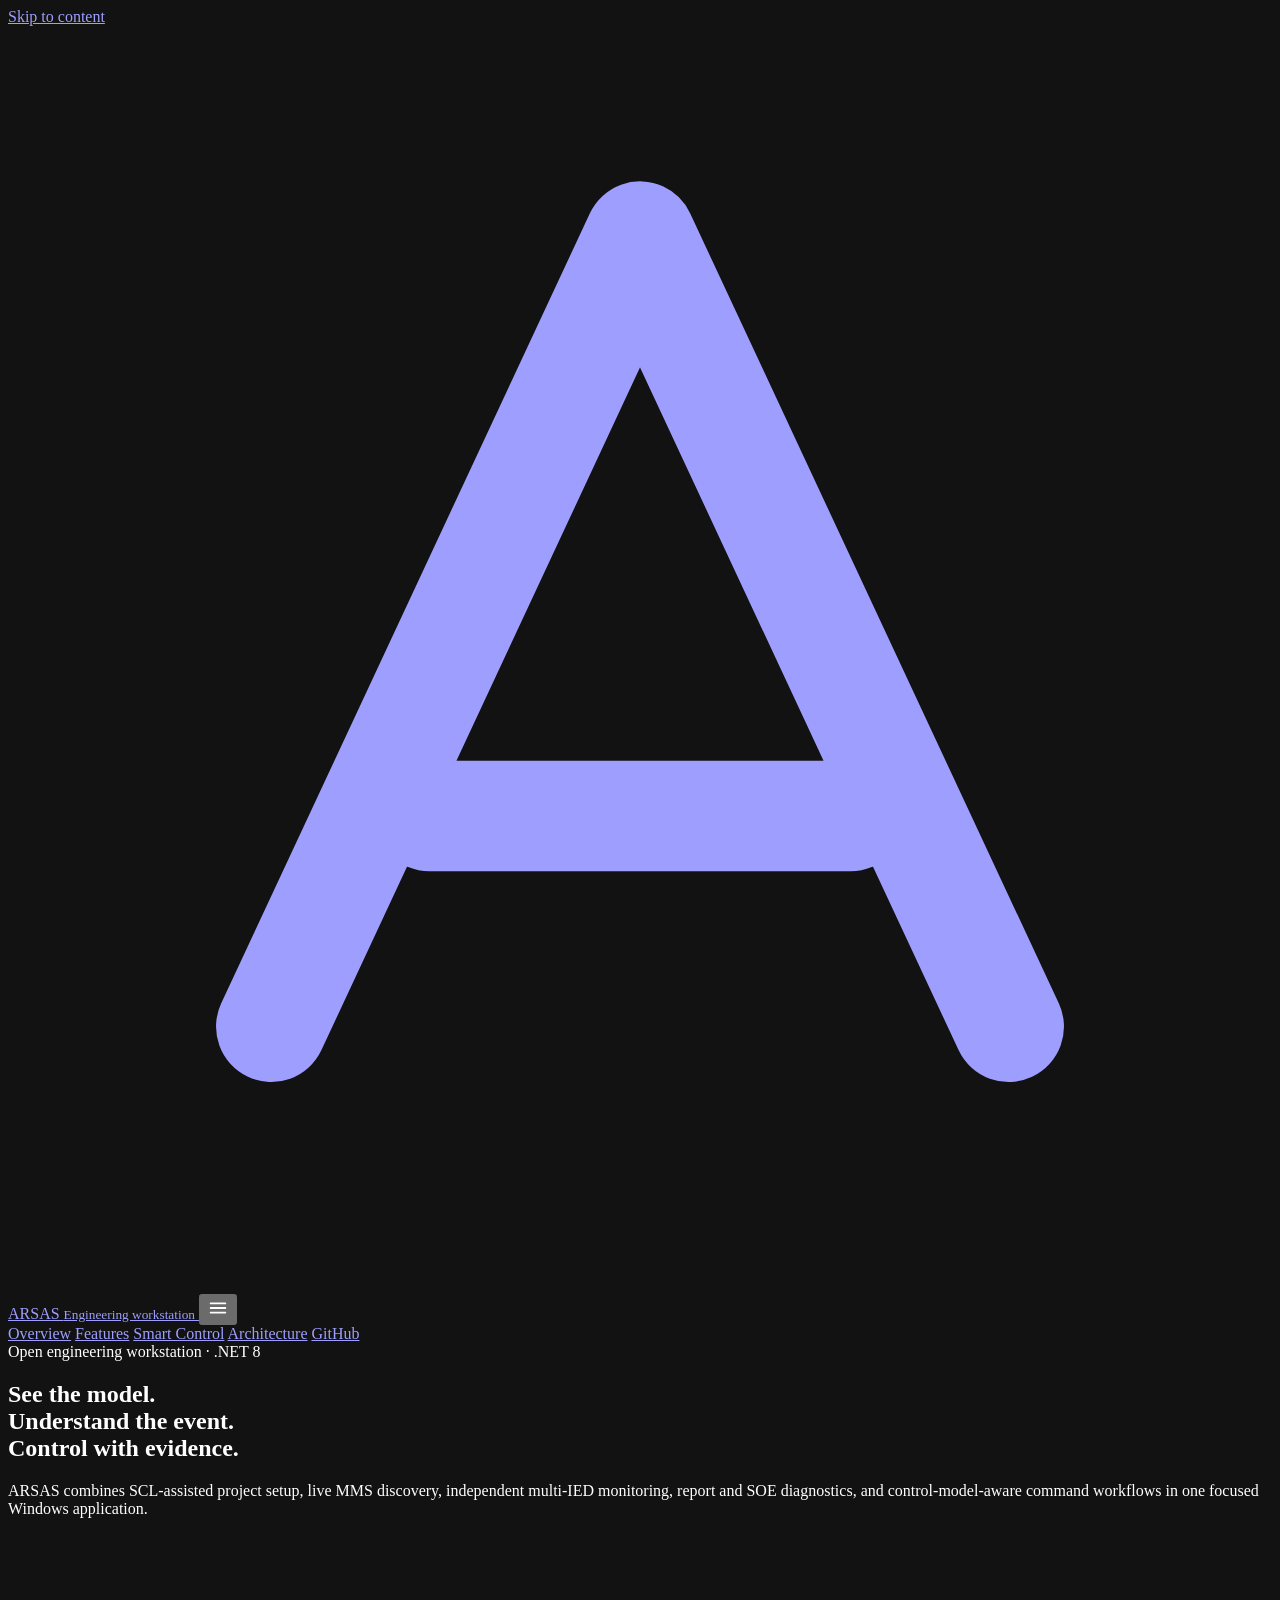
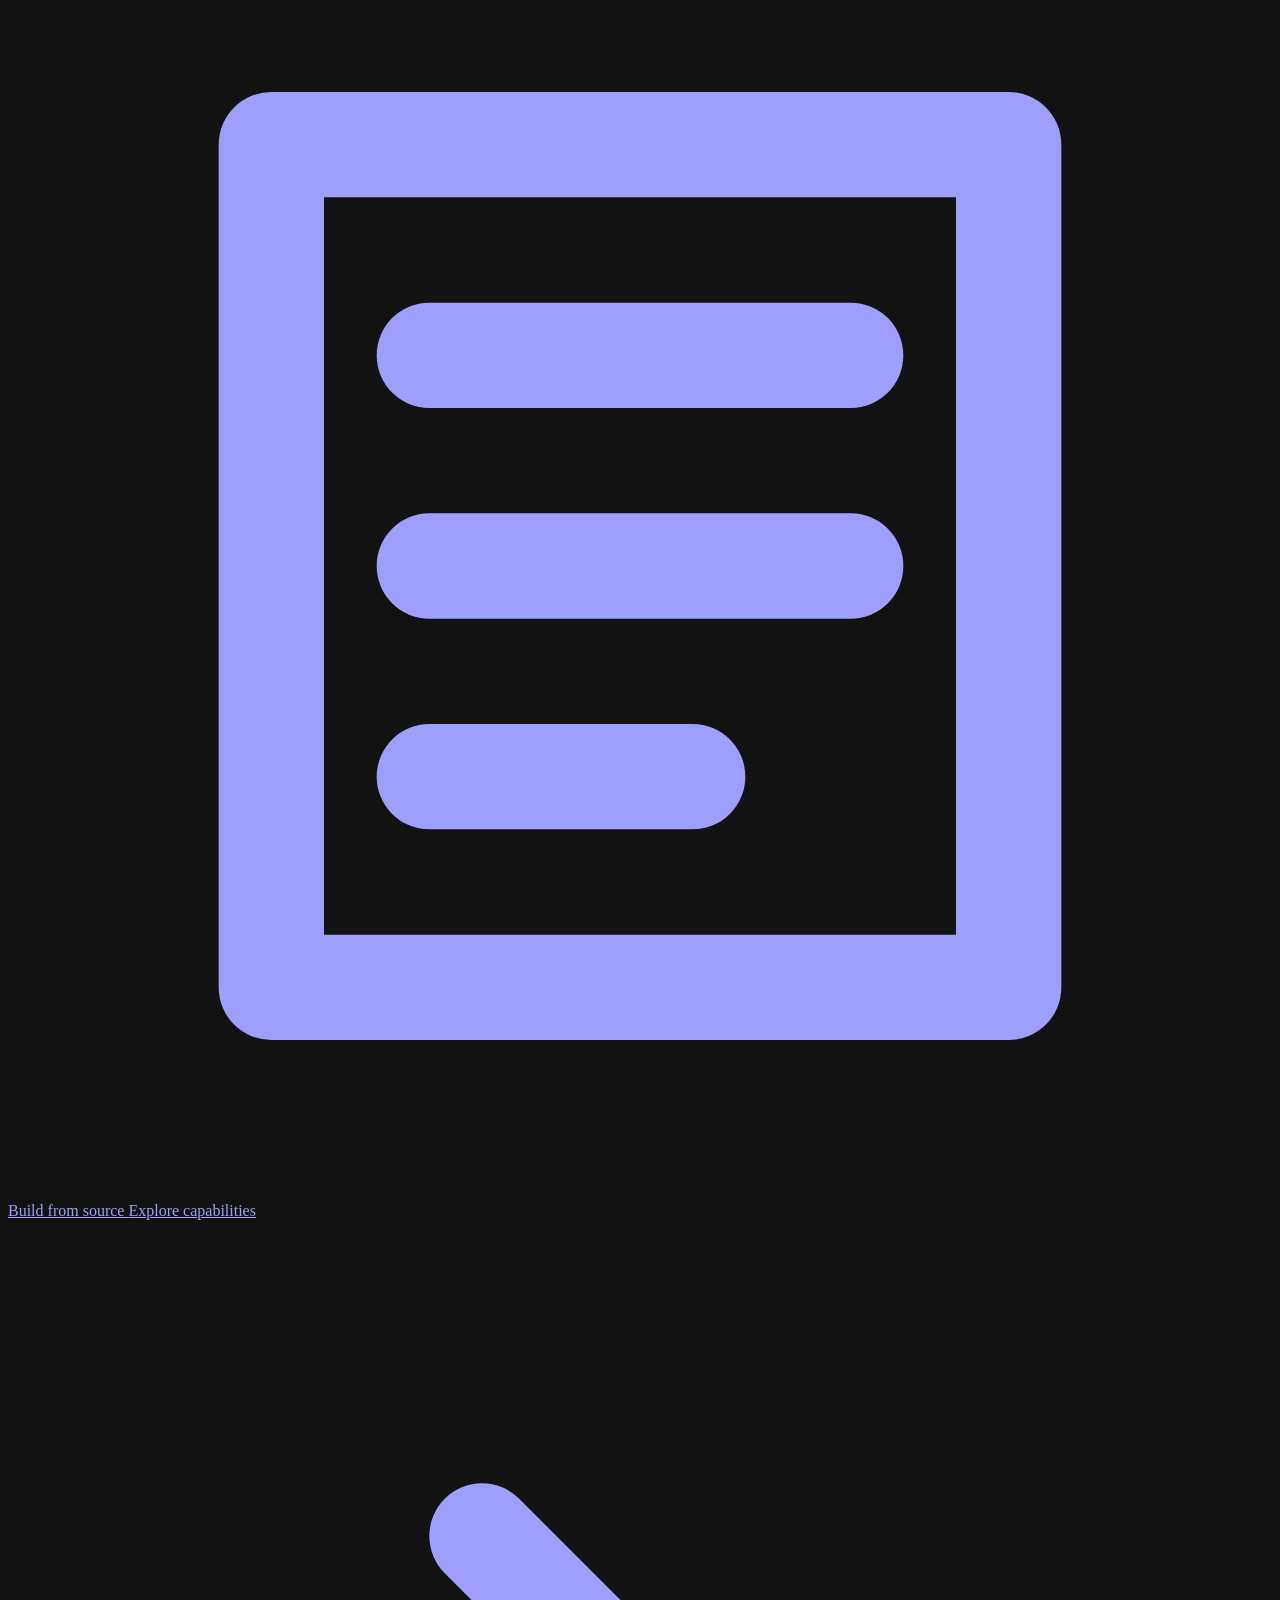
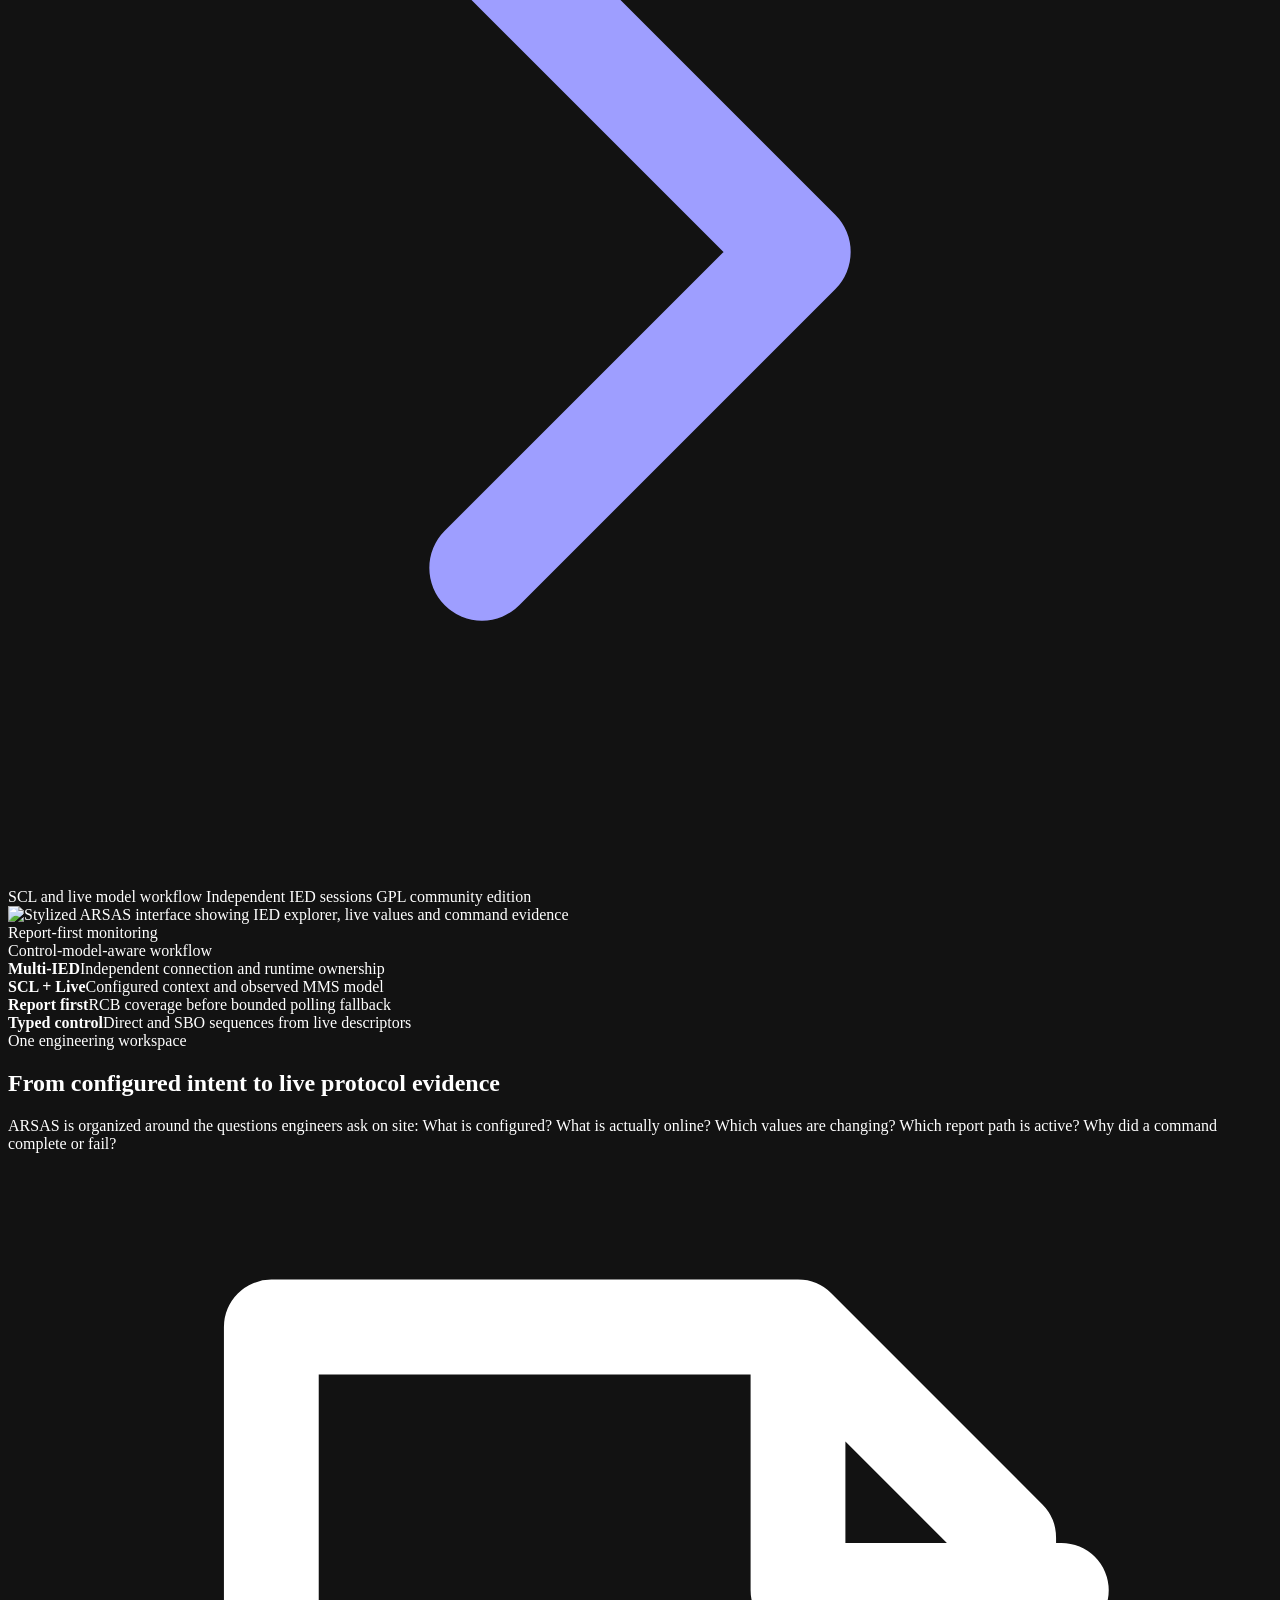
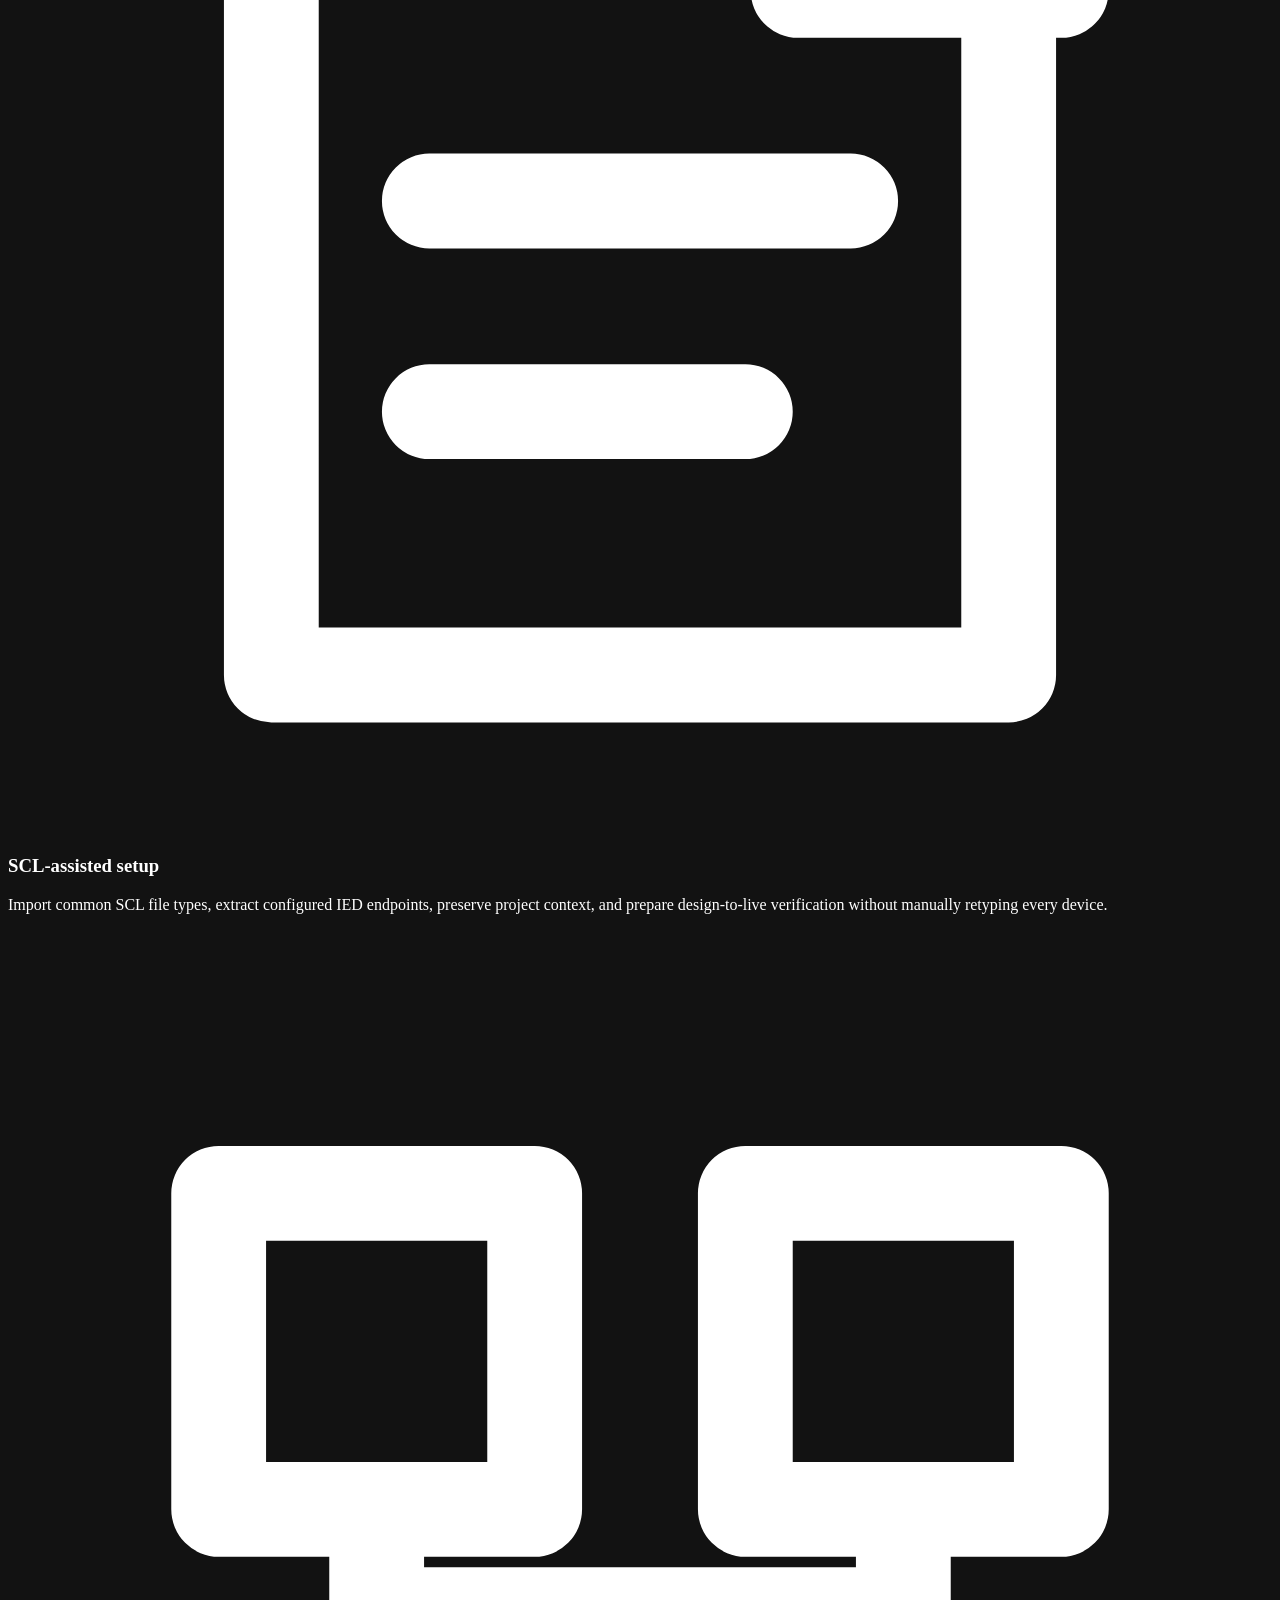
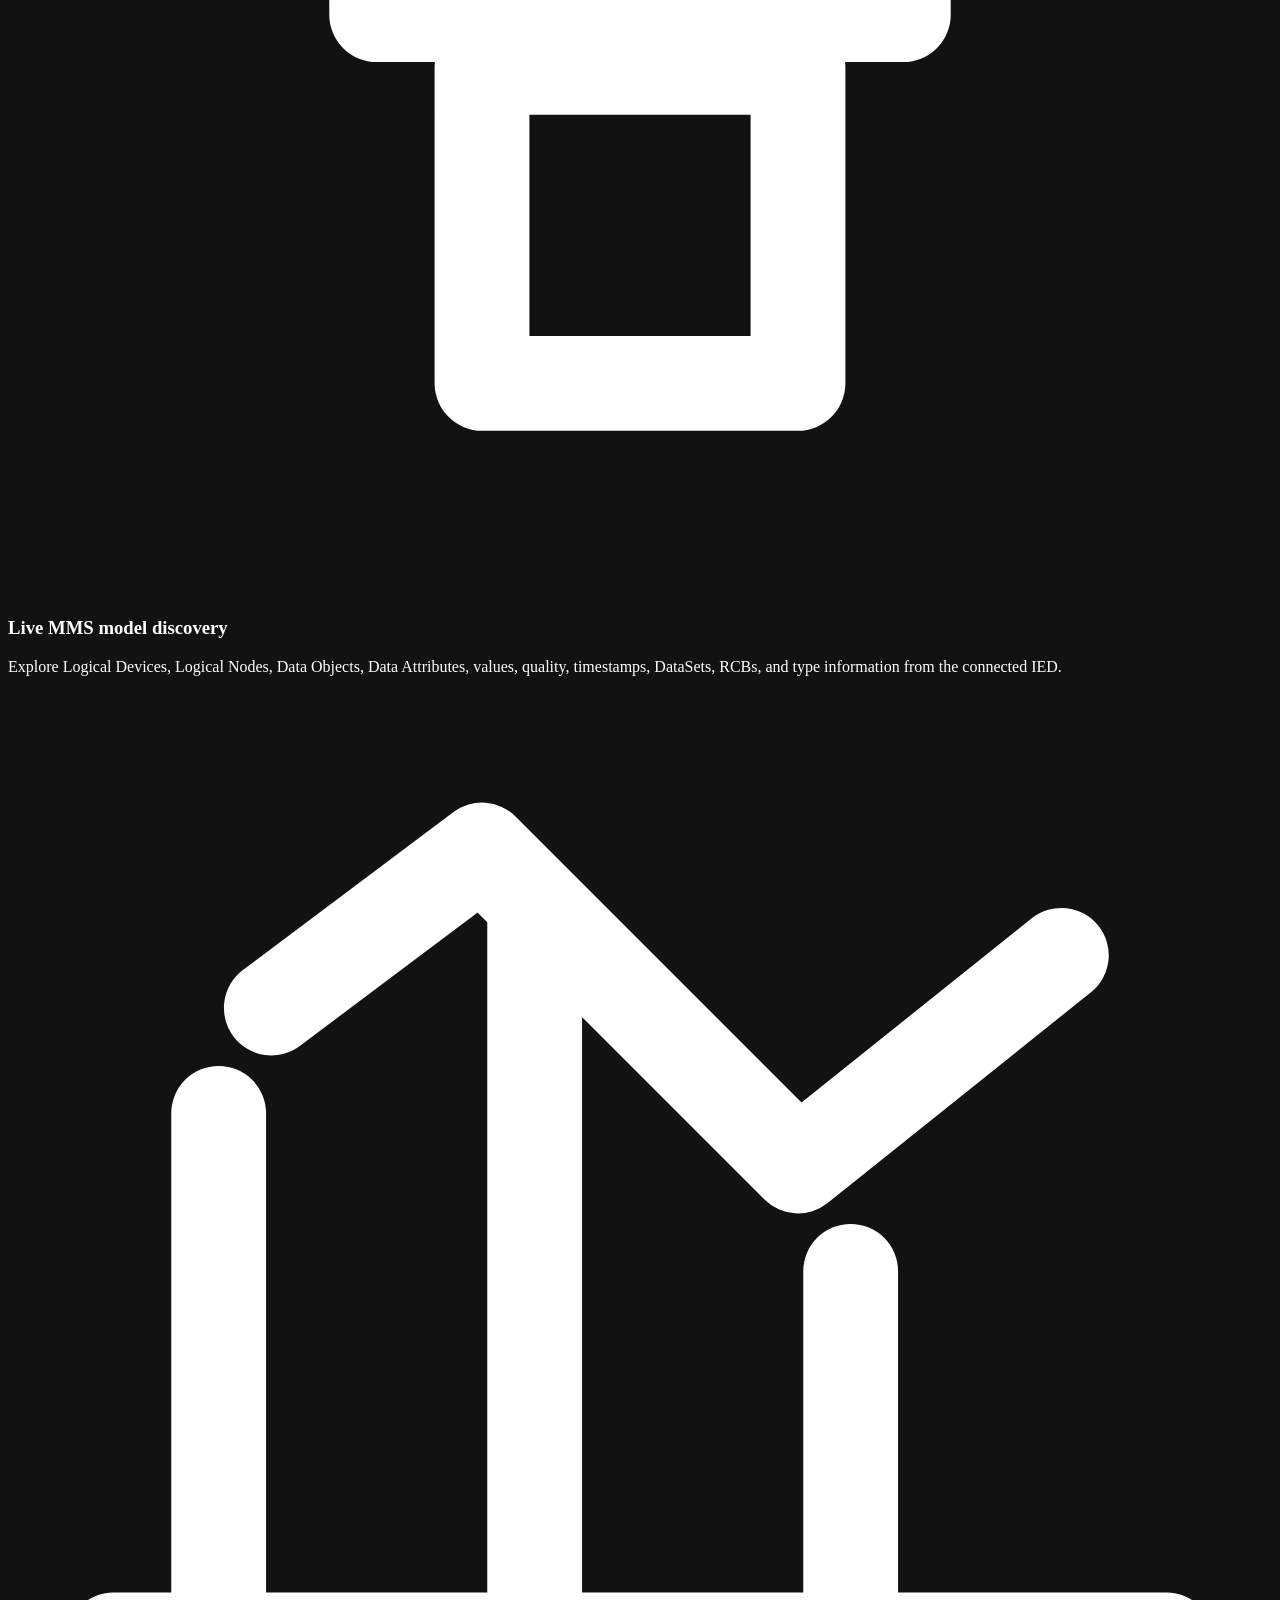
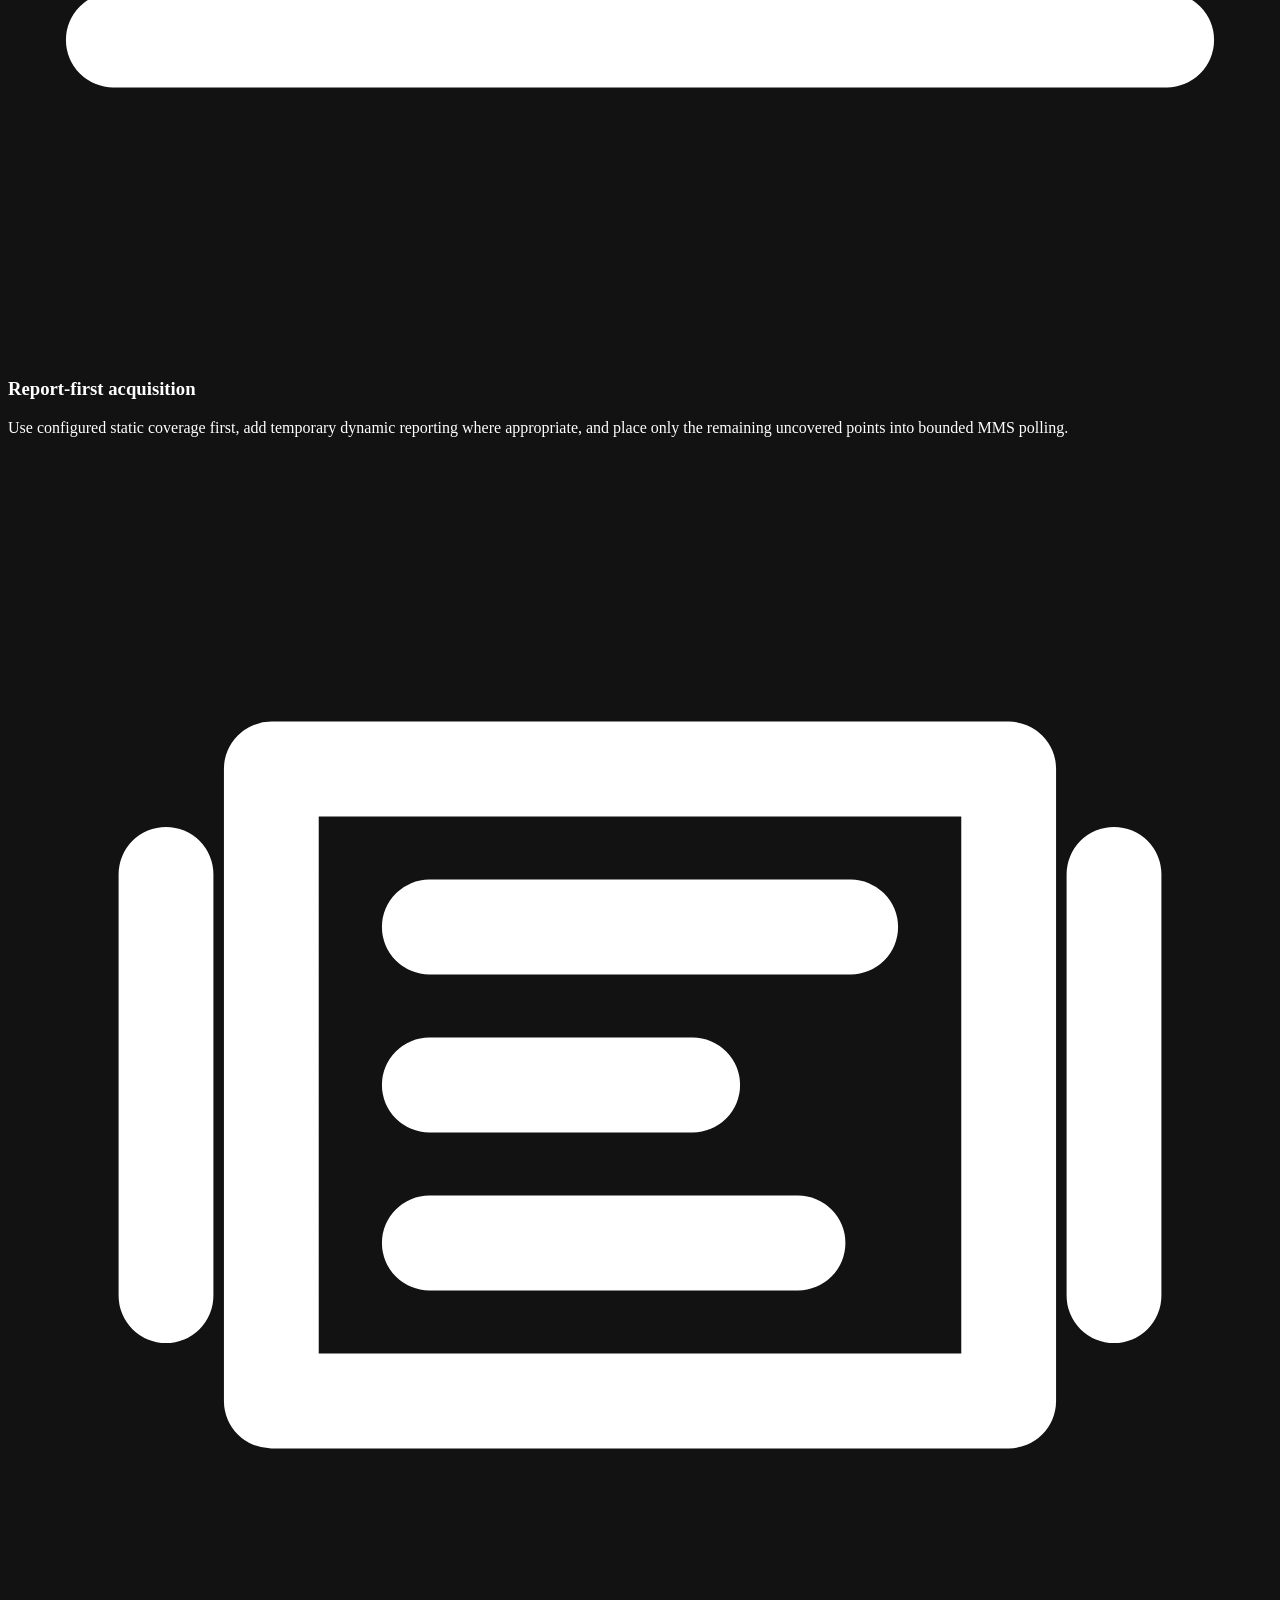
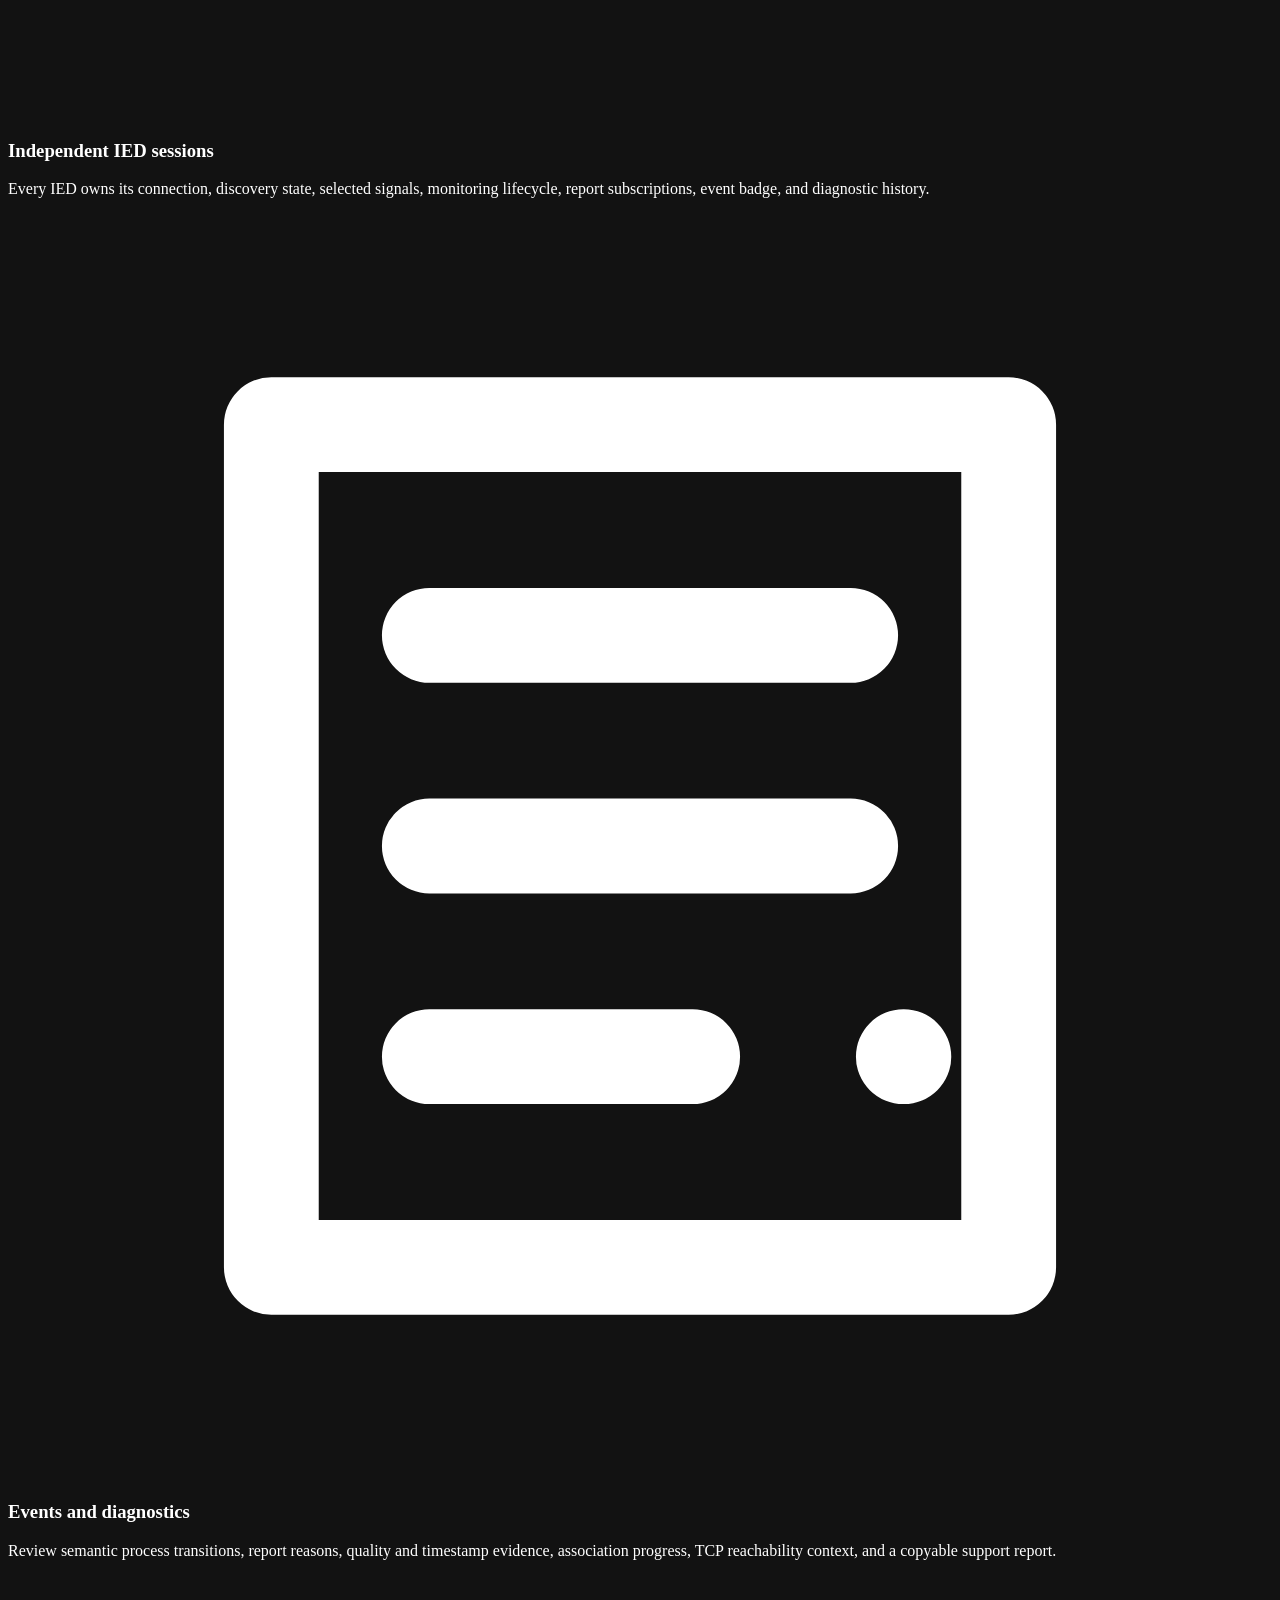
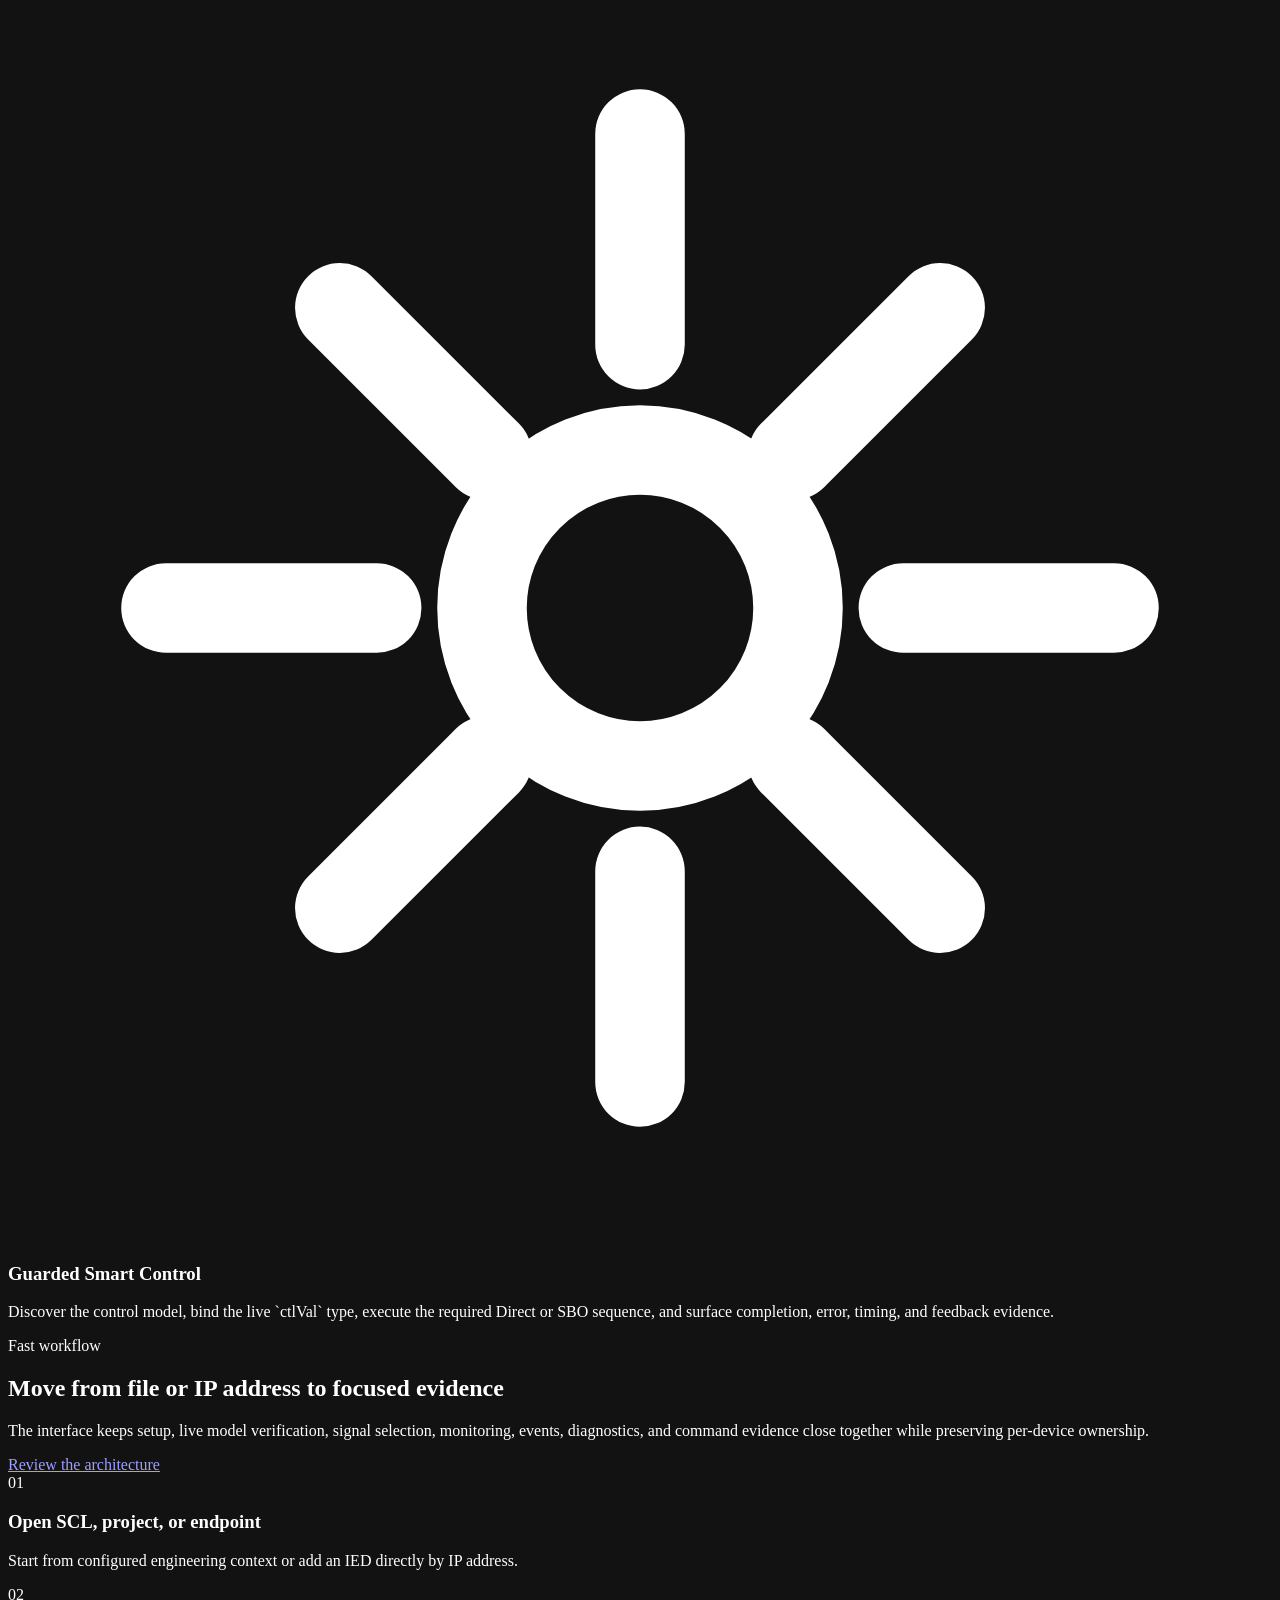
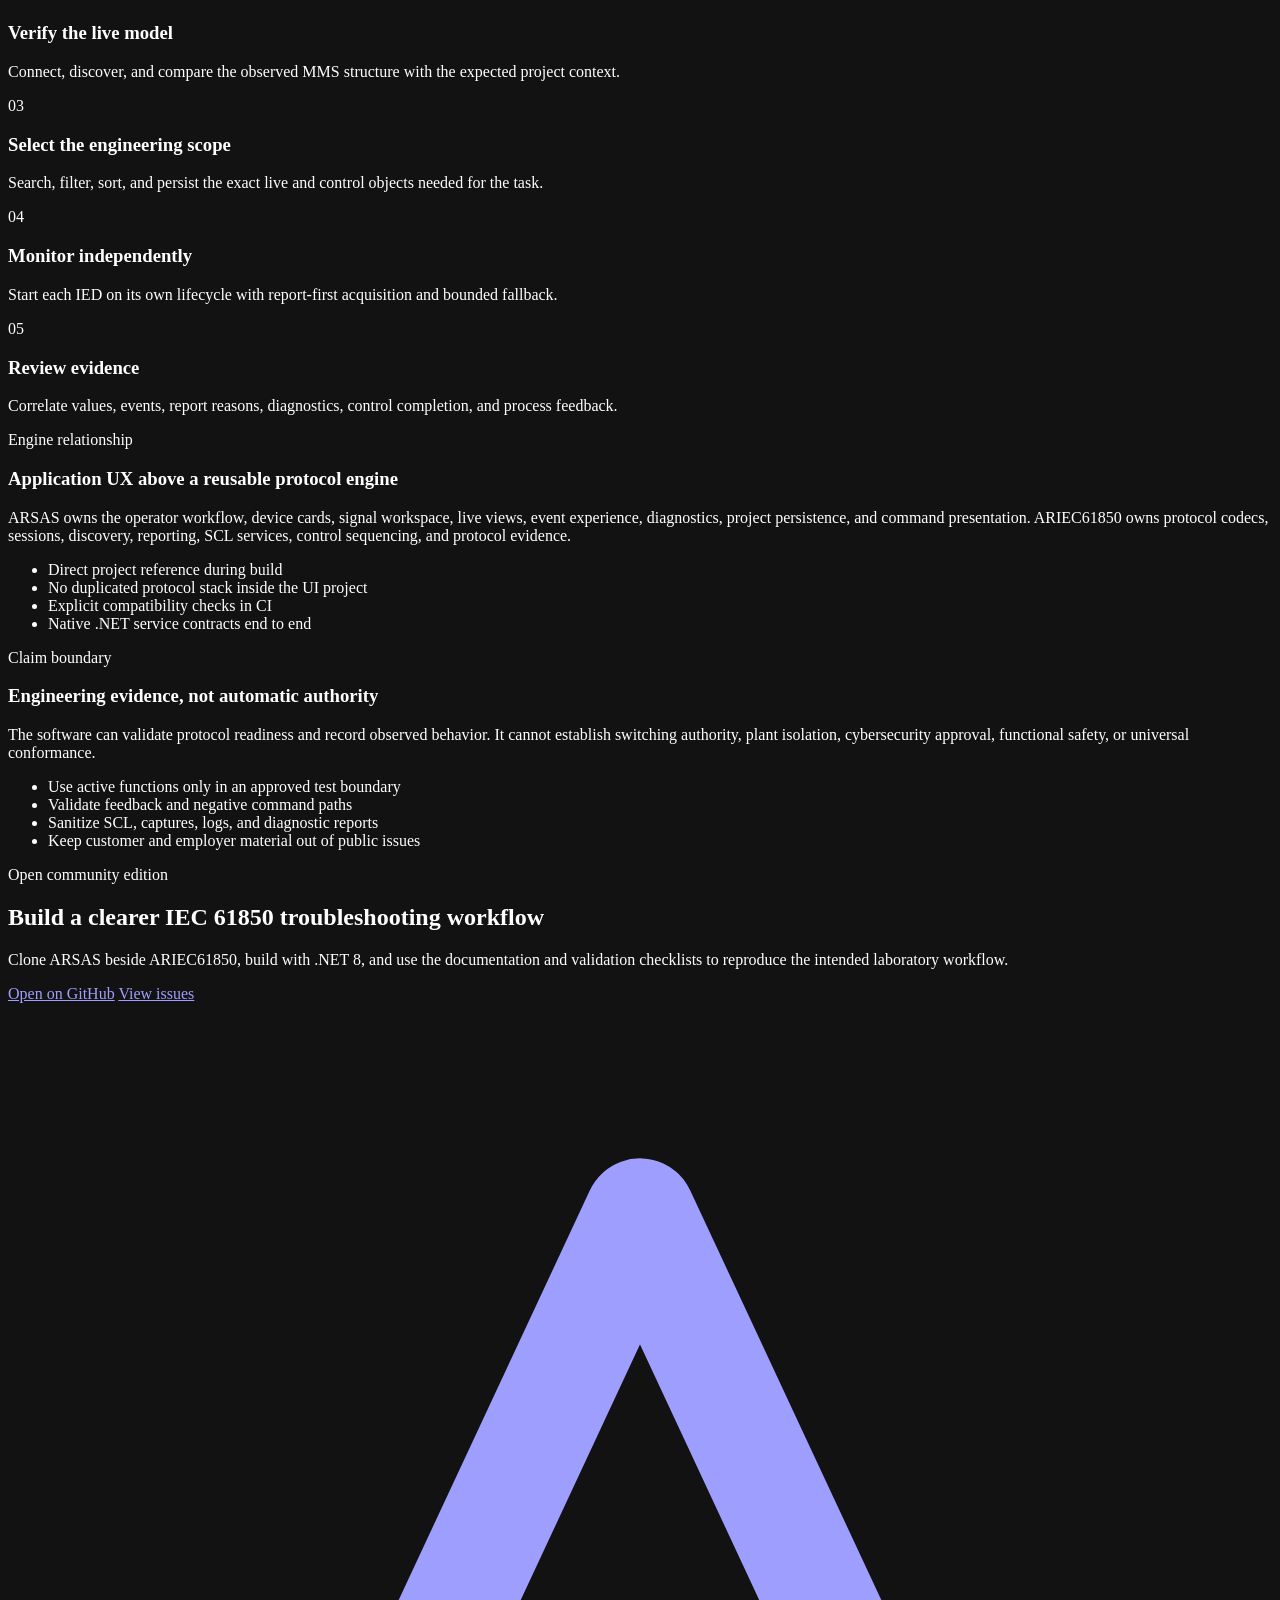
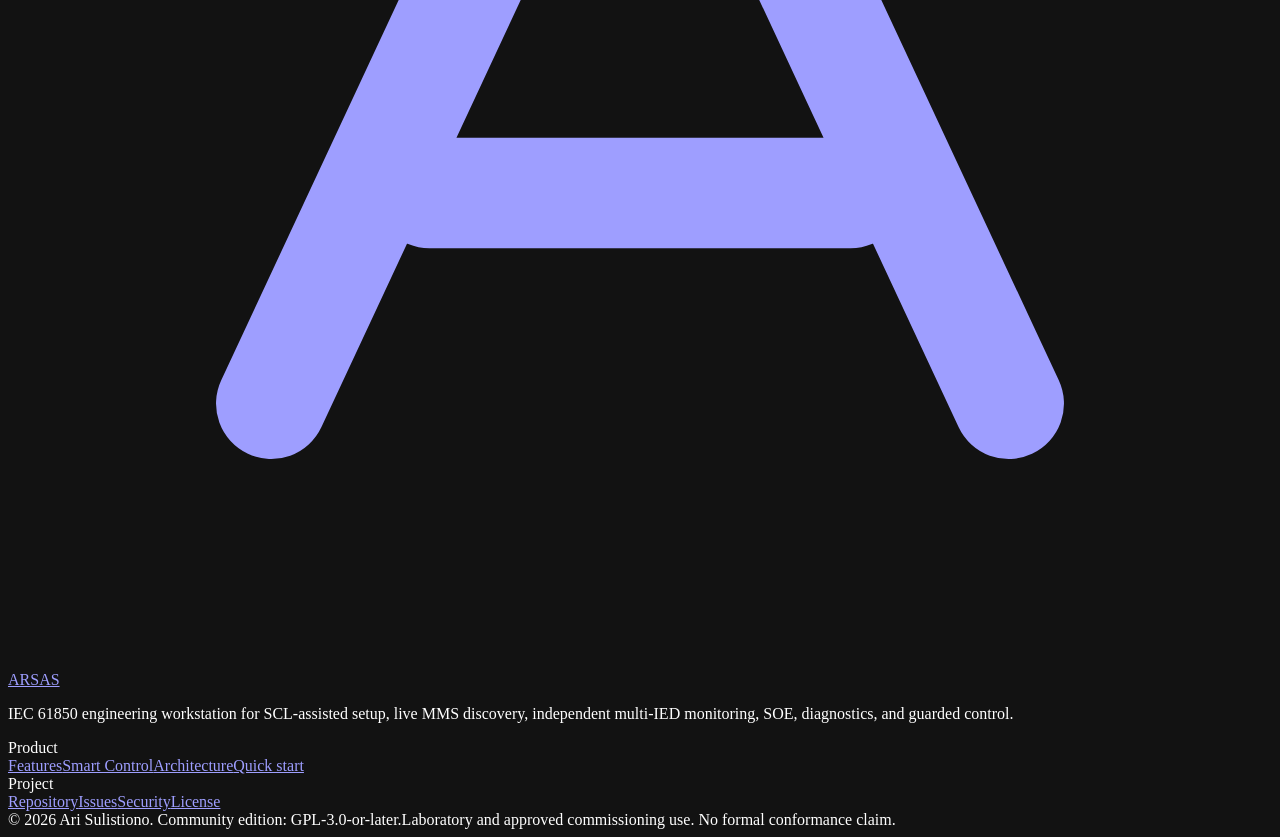
==== landing/index.html @ 04f81d07 "feat: rebrand product as ARSAS and refine demo workspace Apply the ARSAS product identity, update Wi" ====
<!doctype html>
<html lang="en">
<head>
  <meta charset="utf-8" />
  <meta name="viewport" content="width=device-width, initial-scale=1" />
  <title>ARSAS — IEC 61850 IED Explorer, Monitor & Smart Control</title>
  <meta name="description" content="ARSAS is a Windows engineering workstation for SCL-assisted IEC 61850 workflows, MMS model discovery, multi-IED monitoring, reporting diagnostics, sequence of events, and guarded Direct/SBO control." />
  <meta name="keywords" content="IEC 61850, IED explorer, IEC 61850 client, MMS client, SCL viewer, SCD CID ICD, report control block, RCB monitor, substation automation, digital substation, relay testing, sequence of events, SBO control, WPF, .NET" />
  <meta name="author" content="Ari Sulistiono" />
  <meta name="robots" content="index,follow,max-image-preview:large,max-snippet:-1,max-video-preview:-1" />
  <meta name="theme-color" content="#07111f" />
  <meta name="color-scheme" content="dark" />
  <link rel="canonical" href="https://masarray.github.io/ArIED61850Tester/" />
  <link rel="manifest" href="site.webmanifest" />
  <link rel="icon" href="assets/favicon.svg" type="image/svg+xml" />
  <link rel="stylesheet" href="styles.css" />

  <meta property="og:type" content="website" />
  <meta property="og:site_name" content="ARSAS" />
  <meta property="og:title" content="ARSAS — Smart IEC 61850 Engineering Workstation" />
  <meta property="og:description" content="Explore SCL and live MMS models, monitor multiple IEDs independently, inspect reports and SOE, and execute guarded IEC 61850 control workflows." />
  <meta property="og:url" content="https://masarray.github.io/ArIED61850Tester/" />
  <meta property="og:image" content="https://masarray.github.io/ArIED61850Tester/assets/social-card.svg" />
  <meta property="og:image:alt" content="ARSAS engineering workstation interface" />
  <meta name="twitter:card" content="summary_large_image" />
  <meta name="twitter:title" content="ARSAS — IEC 61850 IED Explorer & Monitor" />
  <meta name="twitter:description" content="A modern Windows workstation for SCL-assisted engineering, live MMS discovery, report-first monitoring, SOE, diagnostics, and guarded control." />
  <meta name="twitter:image" content="https://masarray.github.io/ArIED61850Tester/assets/social-card.svg" />

  <script type="application/ld+json">
  {
    "@context": "https://schema.org",
    "@type": "SoftwareApplication",
    "name": "ARSAS",
    "alternateName": "ARSAS",
    "applicationCategory": "DeveloperApplication",
    "applicationSubCategory": "Substation automation engineering software",
    "operatingSystem": "Windows 10, Windows 11",
    "softwareVersion": "1.6.6",
    "description": "Windows IEC 61850 engineering workstation for SCL-assisted workflows, live MMS model discovery, multi-IED monitoring, reporting diagnostics, sequence of events, and guarded control.",
    "url": "https://masarray.github.io/ArIED61850Tester/",
    "codeRepository": "https://github.com/masarray/ArIED61850Tester",
    "license": "https://spdx.org/licenses/GPL-3.0-or-later.html",
    "programmingLanguage": ["C#", "XAML"],
    "runtimePlatform": ".NET 8",
    "author": {
      "@type": "Person",
      "name": "Ari Sulistiono",
      "url": "https://github.com/masarray"
    },
    "offers": {
      "@type": "Offer",
      "price": "0",
      "priceCurrency": "USD",
      "category": "Community edition"
    },
    "featureList": [
      "IEC 61850 MMS discovery",
      "SCL endpoint import",
      "Multi-IED monitoring",
      "Report-first acquisition",
      "Sequence-of-events logging",
      "Direct and Select-Before-Operate control workflows",
      "Connection and protocol diagnostics",
      "Project and model caching"
    ]
  }
  </script>
</head>
<body>
  <a class="skip-link" href="#main">Skip to content</a>

  <header class="site-header">
    <div class="container nav-shell">
      <a class="brand" href="./" aria-label="ARSAS home">
        <span class="brand-mark" aria-hidden="true">
          <svg viewBox="0 0 24 24" fill="none"><path d="M5 19 12 4l7 15M8 15h8" stroke="currentColor" stroke-width="2.1" stroke-linecap="round" stroke-linejoin="round"/></svg>
        </span>
        <span>ARSAS <small>Engineering workstation</small></span>
      </a>
      <button class="menu-toggle" type="button" aria-label="Open navigation" aria-expanded="false" data-menu-toggle>
        <svg width="22" height="22" viewBox="0 0 24 24" fill="none" aria-hidden="true"><path d="M4 7h16M4 12h16M4 17h16" stroke="currentColor" stroke-width="2" stroke-linecap="round"/></svg>
      </button>
      <nav class="nav-links" aria-label="Primary navigation" data-nav-links>
        <a href="./" aria-current="page">Overview</a>
        <a href="features.html">Features</a>
        <a href="control.html">Smart Control</a>
        <a href="architecture.html">Architecture</a>
        <a class="nav-cta" href="https://github.com/masarray/ArIED61850Tester">GitHub</a>
      </nav>
    </div>
  </header>

  <main id="main">
    <section class="hero">
      <div class="container hero-grid">
        <div>
          <span class="eyebrow">Open engineering workstation · .NET 8</span>
          <h1><span class="gradient-text">See the model.</span><br />Understand the event.<br />Control with evidence.</h1>
          <p class="hero-copy">ARSAS combines SCL-assisted project setup, live MMS discovery, independent multi-IED monitoring, report and SOE diagnostics, and control-model-aware command workflows in one focused Windows application.</p>
          <div class="hero-actions">
            <a class="btn btn-primary" href="https://github.com/masarray/ArIED61850Tester#quick-start">
              <svg viewBox="0 0 24 24" fill="none" aria-hidden="true"><path d="M5 4h14v16H5zM8 8h8M8 12h8M8 16h5" stroke="currentColor" stroke-width="2" stroke-linecap="round" stroke-linejoin="round"/></svg>
              Build from source
            </a>
            <a class="btn" href="features.html">
              Explore capabilities
              <svg viewBox="0 0 24 24" fill="none" aria-hidden="true"><path d="m9 18 6-6-6-6" stroke="currentColor" stroke-width="2" stroke-linecap="round" stroke-linejoin="round"/></svg>
            </a>
          </div>
          <div class="hero-proof" aria-label="Product highlights">
            <span>SCL and live model workflow</span>
            <span>Independent IED sessions</span>
            <span>GPL community edition</span>
          </div>
        </div>

        <div class="hero-visual" aria-label="ARSAS application preview">
          <div class="hero-window">
            <img src="assets/hero.svg" alt="Stylized ARSAS interface showing IED explorer, live values and command evidence" width="1440" height="760" />
          </div>
          <div class="floating-chip one"><span class="dot"></span> Report-first monitoring</div>
          <div class="floating-chip two"><span class="dot blue"></span> Control-model-aware workflow</div>
        </div>
      </div>
    </section>

    <section class="metrics" aria-label="Product scope">
      <div class="container metric-grid reveal">
        <div class="metric"><strong>Multi-IED</strong><span>Independent connection and runtime ownership</span></div>
        <div class="metric"><strong>SCL + Live</strong><span>Configured context and observed MMS model</span></div>
        <div class="metric"><strong>Report first</strong><span>RCB coverage before bounded polling fallback</span></div>
        <div class="metric"><strong>Typed control</strong><span>Direct and SBO sequences from live descriptors</span></div>
      </div>
    </section>

    <section class="section" id="capabilities">
      <div class="container">
        <div class="section-head center reveal">
          <span class="kicker">One engineering workspace</span>
          <h2>From configured intent to live protocol evidence</h2>
          <p>ARSAS is organized around the questions engineers ask on site: What is configured? What is actually online? Which values are changing? Which report path is active? Why did a command complete or fail?</p>
        </div>

        <div class="feature-grid">
          <article class="card reveal">
            <div class="card-icon"><svg viewBox="0 0 24 24" fill="none"><path d="M5 3h10l4 4v14H5zM15 3v5h5M8 12h8M8 16h6" stroke="currentColor" stroke-width="1.8" stroke-linecap="round" stroke-linejoin="round"/></svg></div>
            <h3>SCL-assisted setup</h3>
            <p>Import common SCL file types, extract configured IED endpoints, preserve project context, and prepare design-to-live verification without manually retyping every device.</p>
          </article>

          <article class="card reveal">
            <div class="card-icon"><svg viewBox="0 0 24 24" fill="none"><path d="M4 5h6v6H4zM14 5h6v6h-6zM9 14h6v6H9zM7 11v2h10v-2M12 13v1" stroke="currentColor" stroke-width="1.8" stroke-linecap="round" stroke-linejoin="round"/></svg></div>
            <h3>Live MMS model discovery</h3>
            <p>Explore Logical Devices, Logical Nodes, Data Objects, Data Attributes, values, quality, timestamps, DataSets, RCBs, and type information from the connected IED.</p>
          </article>

          <article class="card reveal">
            <div class="card-icon"><svg viewBox="0 0 24 24" fill="none"><path d="M4 18V8M10 18V4M16 18v-7M22 18H2M5 6l4-3 6 6 5-4" stroke="currentColor" stroke-width="1.8" stroke-linecap="round" stroke-linejoin="round"/></svg></div>
            <h3>Report-first acquisition</h3>
            <p>Use configured static coverage first, add temporary dynamic reporting where appropriate, and place only the remaining uncovered points into bounded MMS polling.</p>
          </article>

          <article class="card reveal">
            <div class="card-icon"><svg viewBox="0 0 24 24" fill="none"><path d="M5 6h14v12H5zM8 9h8M8 12h5M8 15h7M3 8v8M21 8v8" stroke="currentColor" stroke-width="1.8" stroke-linecap="round" stroke-linejoin="round"/></svg></div>
            <h3>Independent IED sessions</h3>
            <p>Every IED owns its connection, discovery state, selected signals, monitoring lifecycle, report subscriptions, event badge, and diagnostic history.</p>
          </article>

          <article class="card reveal">
            <div class="card-icon"><svg viewBox="0 0 24 24" fill="none"><path d="M5 4h14v16H5zM8 8h8M8 12h8M8 16h5M17 16h.01" stroke="currentColor" stroke-width="1.8" stroke-linecap="round" stroke-linejoin="round"/></svg></div>
            <h3>Events and diagnostics</h3>
            <p>Review semantic process transitions, report reasons, quality and timestamp evidence, association progress, TCP reachability context, and a copyable support report.</p>
          </article>

          <article class="card reveal">
            <div class="card-icon"><svg viewBox="0 0 24 24" fill="none"><path d="M12 3v4M12 17v4M3 12h4M17 12h4M6.3 6.3l2.8 2.8M14.9 14.9l2.8 2.8M17.7 6.3l-2.8 2.8M9.1 14.9l-2.8 2.8M12 9a3 3 0 1 0 0 6 3 3 0 0 0 0-6Z" stroke="currentColor" stroke-width="1.7" stroke-linecap="round"/></svg></div>
            <h3>Guarded Smart Control</h3>
            <p>Discover the control model, bind the live `ctlVal` type, execute the required Direct or SBO sequence, and surface completion, error, timing, and feedback evidence.</p>
          </article>
        </div>
      </div>
    </section>

    <section class="section section-tight">
      <div class="container workflow">
        <div class="section-head reveal">
          <span class="kicker">Fast workflow</span>
          <h2>Move from file or IP address to focused evidence</h2>
          <p>The interface keeps setup, live model verification, signal selection, monitoring, events, diagnostics, and command evidence close together while preserving per-device ownership.</p>
          <div class="section-actions"><a class="btn" href="architecture.html">Review the architecture</a></div>
        </div>
        <div class="step-list">
          <article class="step reveal"><span class="step-number">01</span><div><h3>Open SCL, project, or endpoint</h3><p>Start from configured engineering context or add an IED directly by IP address.</p></div></article>
          <article class="step reveal"><span class="step-number">02</span><div><h3>Verify the live model</h3><p>Connect, discover, and compare the observed MMS structure with the expected project context.</p></div></article>
          <article class="step reveal"><span class="step-number">03</span><div><h3>Select the engineering scope</h3><p>Search, filter, sort, and persist the exact live and control objects needed for the task.</p></div></article>
          <article class="step reveal"><span class="step-number">04</span><div><h3>Monitor independently</h3><p>Start each IED on its own lifecycle with report-first acquisition and bounded fallback.</p></div></article>
          <article class="step reveal"><span class="step-number">05</span><div><h3>Review evidence</h3><p>Correlate values, events, report reasons, diagnostics, control completion, and process feedback.</p></div></article>
        </div>
      </div>
    </section>

    <section class="section">
      <div class="container split-panel">
        <article class="panel reveal">
          <span class="kicker">Engine relationship</span>
          <h3>Application UX above a reusable protocol engine</h3>
          <p>ARSAS owns the operator workflow, device cards, signal workspace, live views, event experience, diagnostics, project persistence, and command presentation. ARIEC61850 owns protocol codecs, sessions, discovery, reporting, SCL services, control sequencing, and protocol evidence.</p>
          <ul class="check-list">
            <li>Direct project reference during build</li>
            <li>No duplicated protocol stack inside the UI project</li>
            <li>Explicit compatibility checks in CI</li>
            <li>Native .NET service contracts end to end</li>
          </ul>
        </article>
        <article class="panel reveal">
          <span class="kicker">Claim boundary</span>
          <h3>Engineering evidence, not automatic authority</h3>
          <p>The software can validate protocol readiness and record observed behavior. It cannot establish switching authority, plant isolation, cybersecurity approval, functional safety, or universal conformance.</p>
          <ul class="check-list">
            <li>Use active functions only in an approved test boundary</li>
            <li>Validate feedback and negative command paths</li>
            <li>Sanitize SCL, captures, logs, and diagnostic reports</li>
            <li>Keep customer and employer material out of public issues</li>
          </ul>
        </article>
      </div>
    </section>

    <section class="section section-tight">
      <div class="container callout reveal">
        <div class="callout-grid">
          <div>
            <span class="kicker">Open community edition</span>
            <h2>Build a clearer IEC 61850 troubleshooting workflow</h2>
            <p>Clone ARSAS beside ARIEC61850, build with .NET 8, and use the documentation and validation checklists to reproduce the intended laboratory workflow.</p>
          </div>
          <div class="section-actions">
            <a class="btn btn-primary" href="https://github.com/masarray/ArIED61850Tester">Open on GitHub</a>
            <a class="btn" href="https://github.com/masarray/ArIED61850Tester/issues">View issues</a>
          </div>
        </div>
      </div>
    </section>
  </main>

  <footer class="site-footer">
    <div class="container">
      <div class="footer-grid">
        <div class="footer-brand">
          <a class="brand" href="./"><span class="brand-mark" aria-hidden="true"><svg viewBox="0 0 24 24" fill="none"><path d="M5 19 12 4l7 15M8 15h8" stroke="currentColor" stroke-width="2.1" stroke-linecap="round" stroke-linejoin="round"/></svg></span><span>ARSAS</span></a>
          <p>IEC 61850 engineering workstation for SCL-assisted setup, live MMS discovery, independent multi-IED monitoring, SOE, diagnostics, and guarded control.</p>
        </div>
        <div><div class="footer-title">Product</div><div class="footer-links"><a href="features.html">Features</a><a href="control.html">Smart Control</a><a href="architecture.html">Architecture</a><a href="https://github.com/masarray/ArIED61850Tester#quick-start">Quick start</a></div></div>
        <div><div class="footer-title">Project</div><div class="footer-links"><a href="https://github.com/masarray/ArIED61850Tester">Repository</a><a href="https://github.com/masarray/ArIED61850Tester/issues">Issues</a><a href="https://github.com/masarray/ArIED61850Tester/blob/main/SECURITY.md">Security</a><a href="https://github.com/masarray/ArIED61850Tester/blob/main/LICENSE">License</a></div></div>
      </div>
      <div class="footer-bottom"><span>© <span data-year>2026</span> Ari Sulistiono. Community edition: GPL-3.0-or-later.</span><span>Laboratory and approved commissioning use. No formal conformance claim.</span></div>
    </div>
  </footer>

  <script src="app.js" defer></script>
</body>
</html>
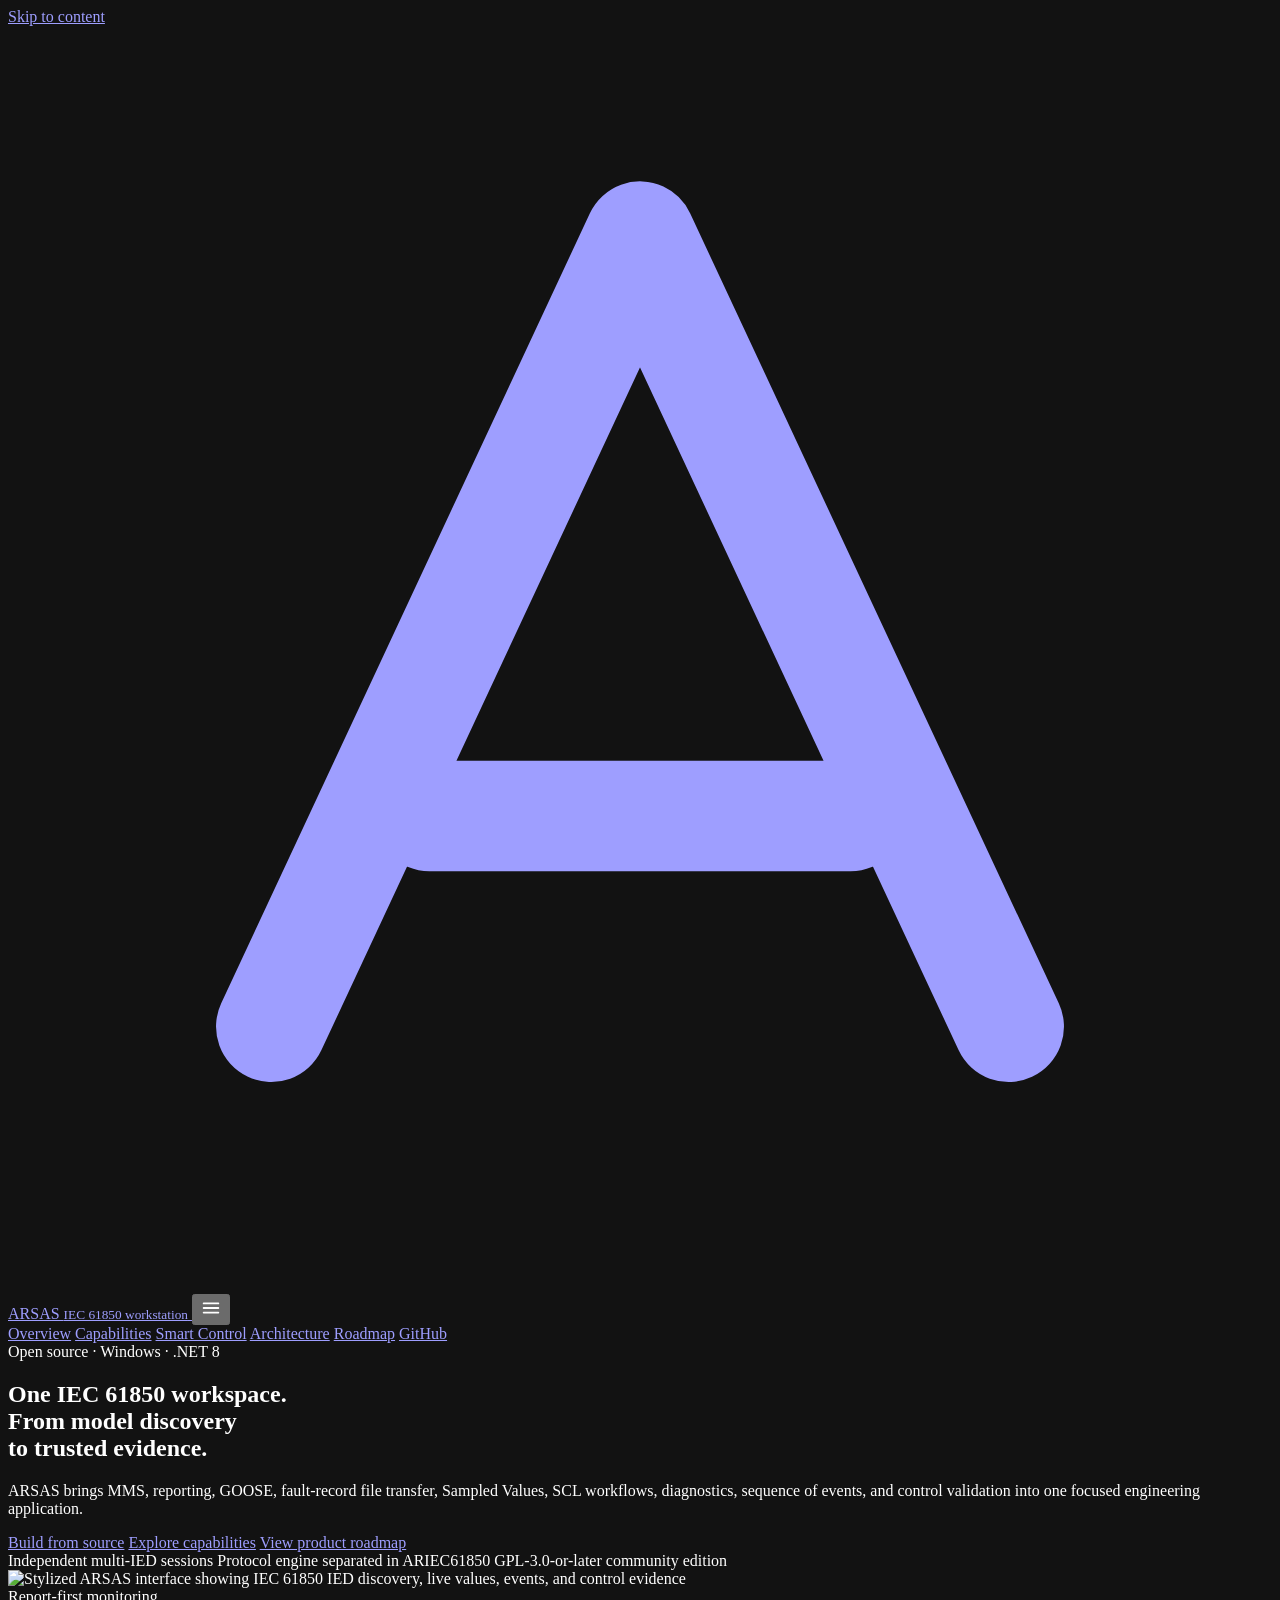
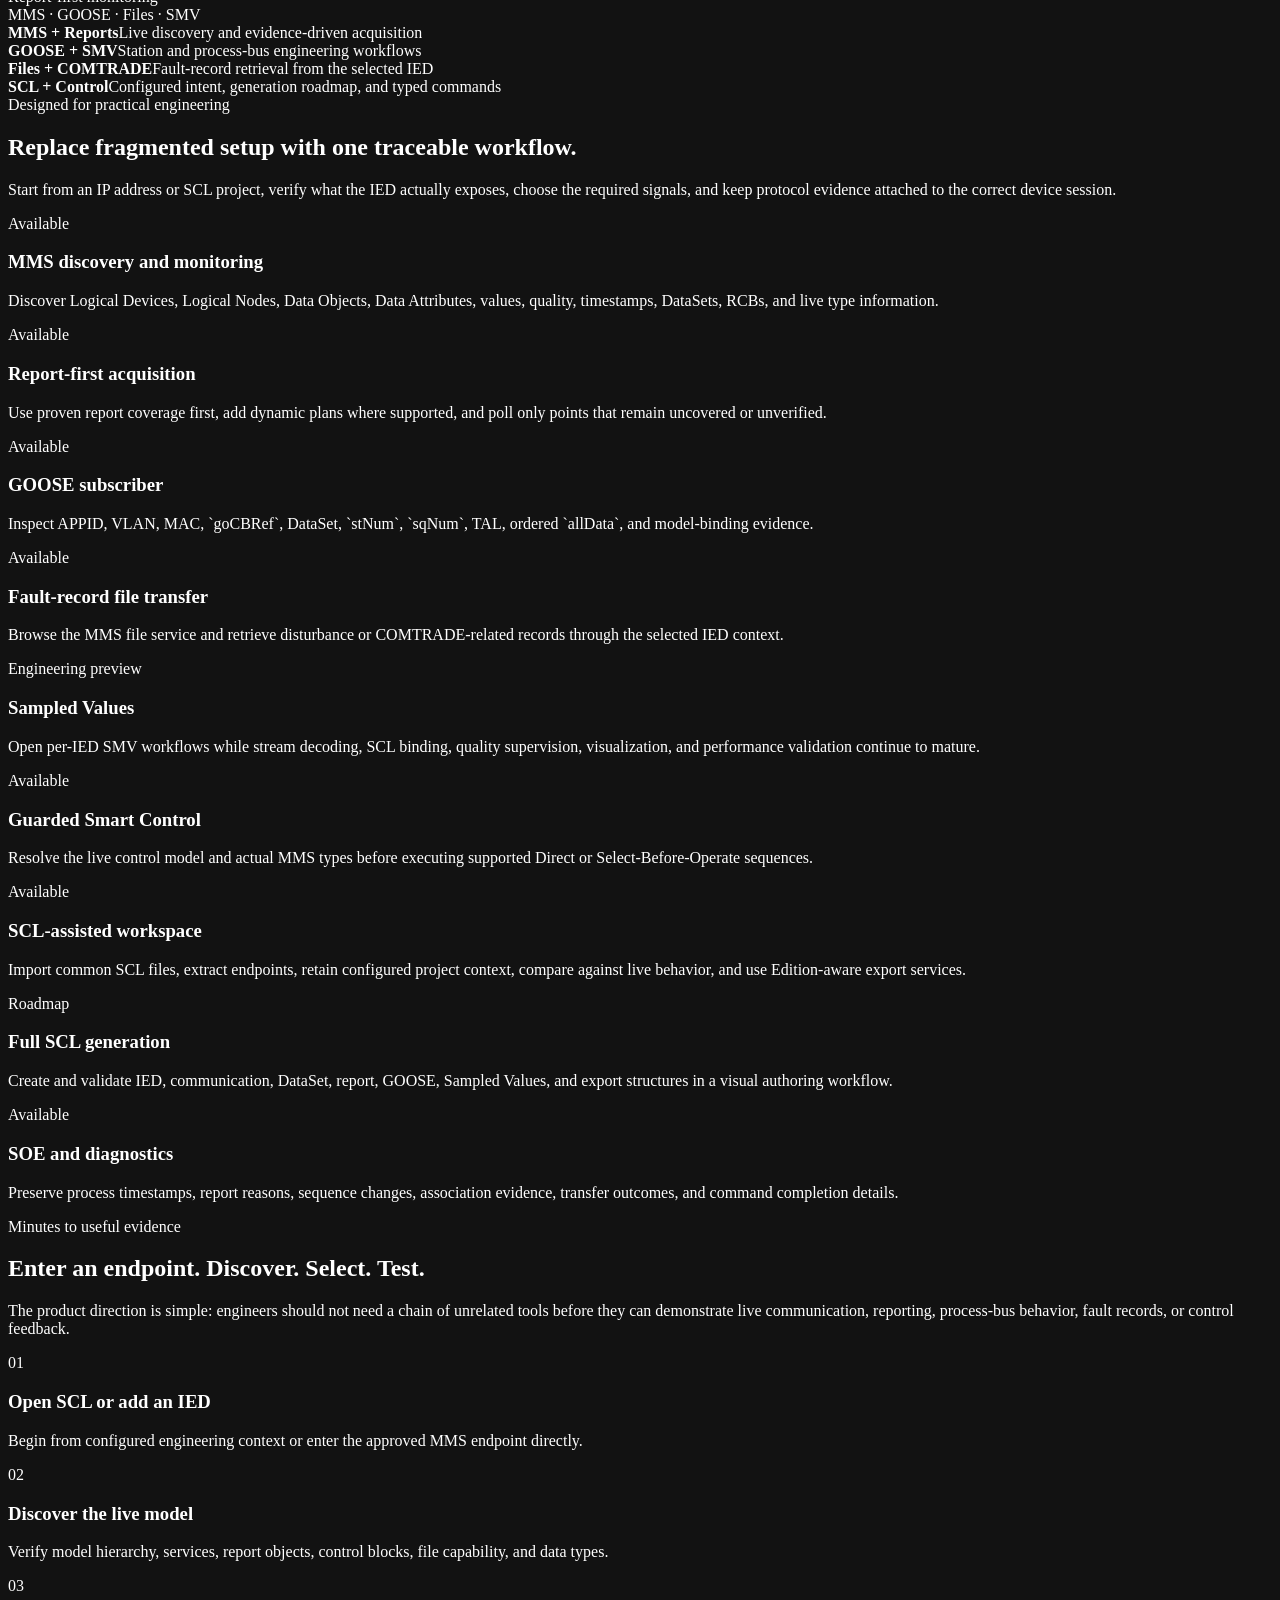
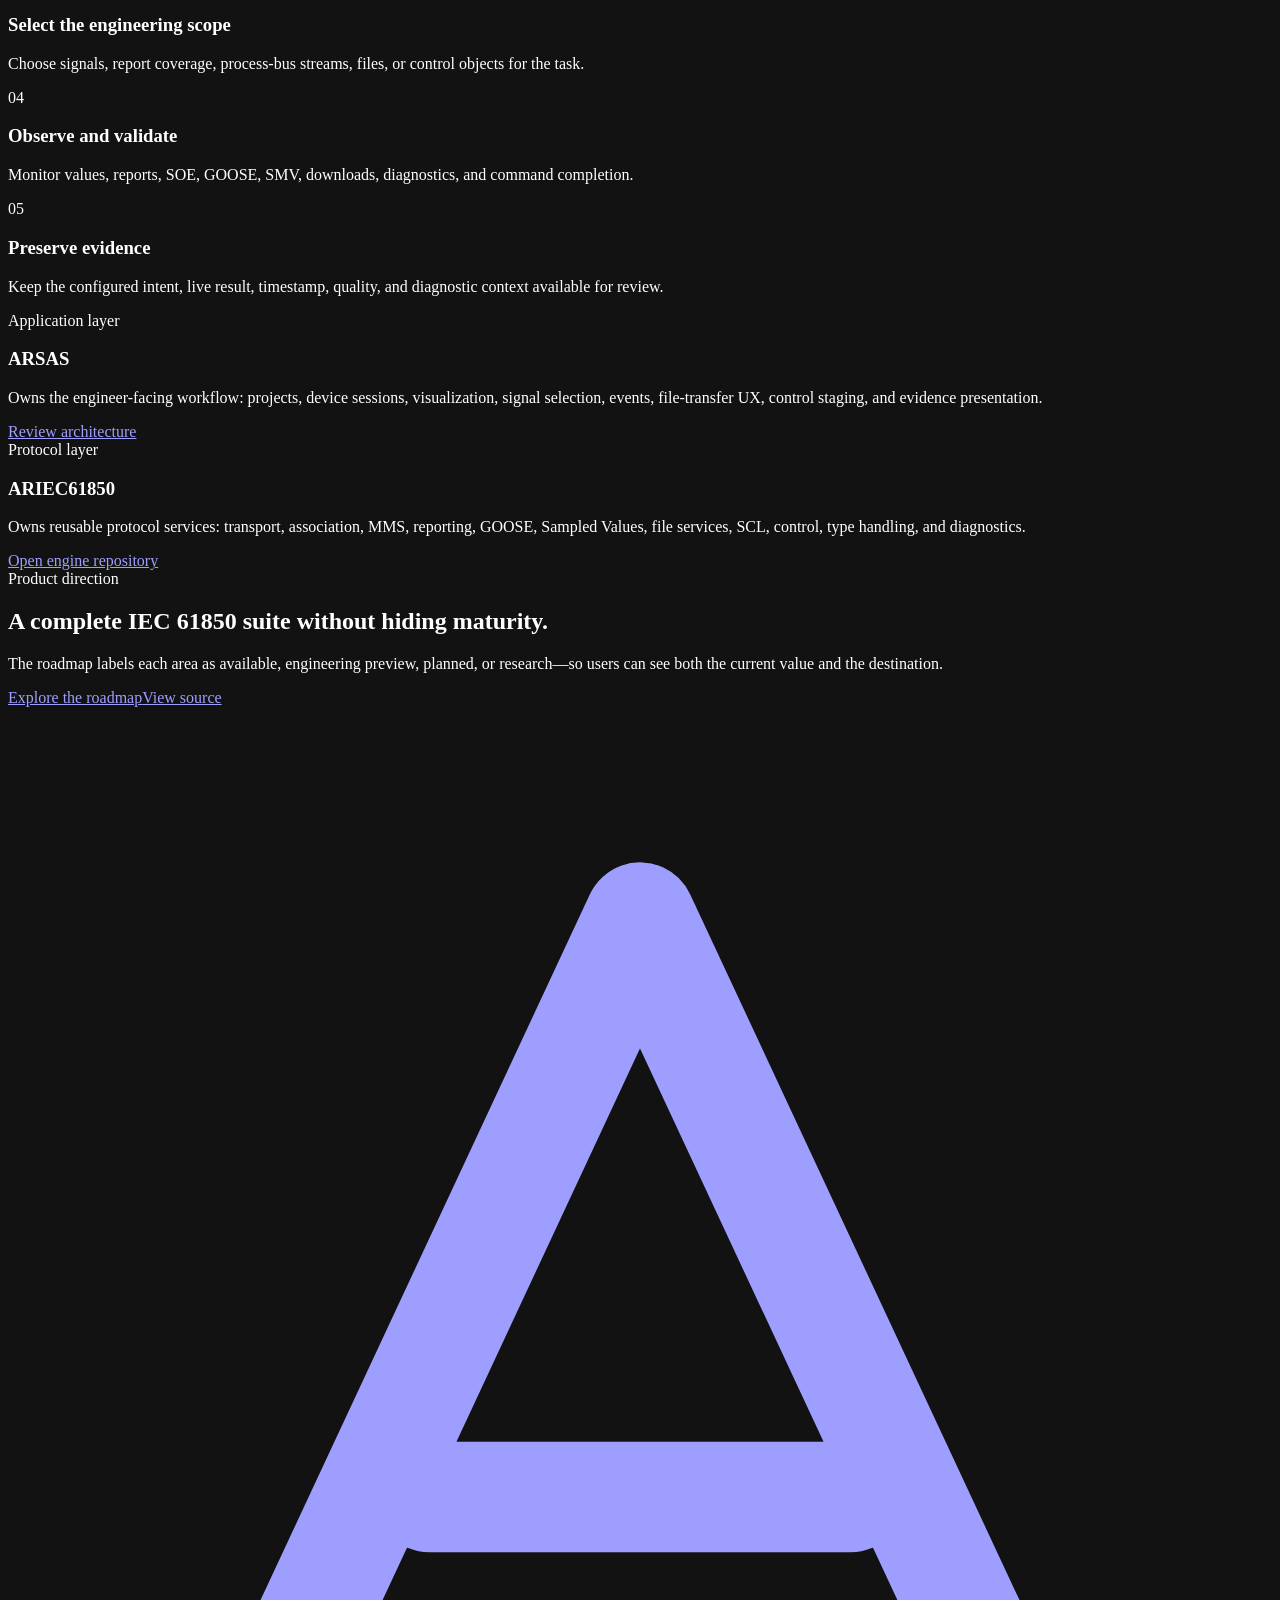
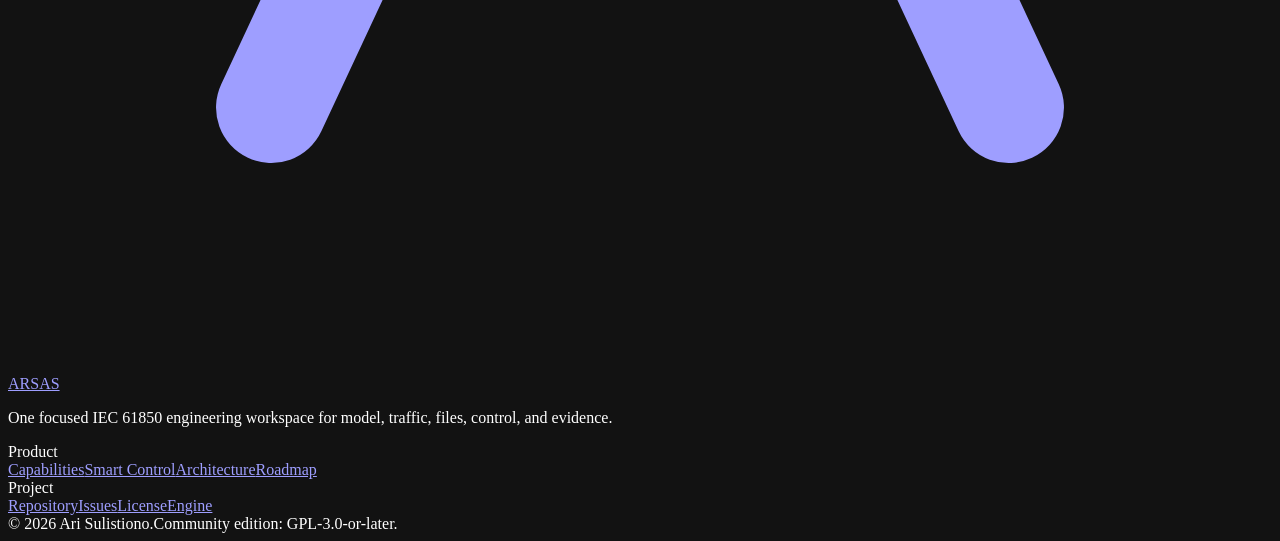
==== commit 3afcd98b: "site: rebuild ARSAS landing page and SEO positioning" ====
--- a/landing/index.html
+++ b/landing/index.html
@@ -3,43 +3,44 @@
 <head>
   <meta charset="utf-8" />
   <meta name="viewport" content="width=device-width, initial-scale=1" />
-  <title>ARSAS — IEC 61850 IED Explorer, Monitor & Smart Control</title>
-  <meta name="description" content="ARSAS is a Windows engineering workstation for SCL-assisted IEC 61850 workflows, MMS model discovery, multi-IED monitoring, reporting diagnostics, sequence of events, and guarded Direct/SBO control." />
-  <meta name="keywords" content="IEC 61850, IED explorer, IEC 61850 client, MMS client, SCL viewer, SCD CID ICD, report control block, RCB monitor, substation automation, digital substation, relay testing, sequence of events, SBO control, WPF, .NET" />
+  <title>ARSAS — Complete IEC 61850 Engineering Workstation</title>
+  <meta name="description" content="ARSAS is an open-source Windows IEC 61850 workstation for MMS, reporting, GOOSE, fault-record file transfer, Sampled Values, SCL engineering, diagnostics, and guarded control." />
+  <meta name="keywords" content="IEC 61850 software, IEC 61850 client, MMS client, GOOSE subscriber, Sampled Values viewer, SMV, SCL editor, SCL generator, COMTRADE file transfer, IED explorer, relay testing, substation automation, digital substation, FAT SAT commissioning" />
   <meta name="author" content="Ari Sulistiono" />
   <meta name="robots" content="index,follow,max-image-preview:large,max-snippet:-1,max-video-preview:-1" />
   <meta name="theme-color" content="#07111f" />
   <meta name="color-scheme" content="dark" />
-  <link rel="canonical" href="https://masarray.github.io/ArIED61850Tester/" />
+  <link rel="canonical" href="https://masarray.github.io/arsas/" />
   <link rel="manifest" href="site.webmanifest" />
   <link rel="icon" href="assets/favicon.svg" type="image/svg+xml" />
   <link rel="stylesheet" href="styles.css" />
 
   <meta property="og:type" content="website" />
   <meta property="og:site_name" content="ARSAS" />
-  <meta property="og:title" content="ARSAS — Smart IEC 61850 Engineering Workstation" />
-  <meta property="og:description" content="Explore SCL and live MMS models, monitor multiple IEDs independently, inspect reports and SOE, and execute guarded IEC 61850 control workflows." />
-  <meta property="og:url" content="https://masarray.github.io/ArIED61850Tester/" />
-  <meta property="og:image" content="https://masarray.github.io/ArIED61850Tester/assets/social-card.svg" />
-  <meta property="og:image:alt" content="ARSAS engineering workstation interface" />
+  <meta property="og:title" content="ARSAS — Complete IEC 61850 Engineering Workstation" />
+  <meta property="og:description" content="One focused application for MMS, reporting, GOOSE, file transfer, Sampled Values, SCL, diagnostics, and control validation." />
+  <meta property="og:url" content="https://masarray.github.io/arsas/" />
+  <meta property="og:image" content="https://masarray.github.io/arsas/assets/social-card.svg" />
+  <meta property="og:image:alt" content="ARSAS IEC 61850 engineering workstation interface" />
   <meta name="twitter:card" content="summary_large_image" />
-  <meta name="twitter:title" content="ARSAS — IEC 61850 IED Explorer & Monitor" />
-  <meta name="twitter:description" content="A modern Windows workstation for SCL-assisted engineering, live MMS discovery, report-first monitoring, SOE, diagnostics, and guarded control." />
-  <meta name="twitter:image" content="https://masarray.github.io/ArIED61850Tester/assets/social-card.svg" />
+  <meta name="twitter:title" content="ARSAS — IEC 61850 Engineering Workstation" />
+  <meta name="twitter:description" content="Explore models, monitor reports, inspect process-bus traffic, retrieve fault records, engineer SCL workflows, and validate control." />
+  <meta name="twitter:image" content="https://masarray.github.io/arsas/assets/social-card.svg" />
 
   <script type="application/ld+json">
   {
     "@context": "https://schema.org",
     "@type": "SoftwareApplication",
     "name": "ARSAS",
-    "alternateName": "ARSAS",
+    "alternateName": "ARSAS IEC 61850 Engineering Workstation",
     "applicationCategory": "DeveloperApplication",
     "applicationSubCategory": "Substation automation engineering software",
     "operatingSystem": "Windows 10, Windows 11",
-    "softwareVersion": "1.6.6",
-    "description": "Windows IEC 61850 engineering workstation for SCL-assisted workflows, live MMS model discovery, multi-IED monitoring, reporting diagnostics, sequence of events, and guarded control.",
-    "url": "https://masarray.github.io/ArIED61850Tester/",
-    "codeRepository": "https://github.com/masarray/ArIED61850Tester",
+    "softwareVersion": "1.6.16",
+    "description": "Open-source Windows IEC 61850 engineering workstation for MMS model discovery, reporting, GOOSE subscription, fault-record file transfer, Sampled Values, SCL workflows, diagnostics, and guarded control validation.",
+    "url": "https://masarray.github.io/arsas/",
+    "codeRepository": "https://github.com/masarray/arsas",
+    "downloadUrl": "https://github.com/masarray/arsas/releases",
     "license": "https://spdx.org/licenses/GPL-3.0-or-later.html",
     "programmingLanguage": ["C#", "XAML"],
     "runtimePlatform": ".NET 8",
@@ -52,17 +53,17 @@
       "@type": "Offer",
       "price": "0",
       "priceCurrency": "USD",
-      "category": "Community edition"
+      "category": "Open-source community edition"
     },
     "featureList": [
-      "IEC 61850 MMS discovery",
-      "SCL endpoint import",
-      "Multi-IED monitoring",
-      "Report-first acquisition",
-      "Sequence-of-events logging",
-      "Direct and Select-Before-Operate control workflows",
-      "Connection and protocol diagnostics",
-      "Project and model caching"
+      "IEC 61850 MMS model discovery",
+      "Report-first multi-IED monitoring",
+      "GOOSE subscription and diagnostics",
+      "IEC 61850 file transfer and COMTRADE retrieval",
+      "Sampled Values engineering preview",
+      "SCL import, comparison, export, and generation roadmap",
+      "Direct and Select-Before-Operate control validation",
+      "Sequence of events and diagnostic evidence"
     ]
   }
   </script>
@@ -73,20 +74,17 @@
   <header class="site-header">
     <div class="container nav-shell">
       <a class="brand" href="./" aria-label="ARSAS home">
-        <span class="brand-mark" aria-hidden="true">
-          <svg viewBox="0 0 24 24" fill="none"><path d="M5 19 12 4l7 15M8 15h8" stroke="currentColor" stroke-width="2.1" stroke-linecap="round" stroke-linejoin="round"/></svg>
-        </span>
-        <span>ARSAS <small>Engineering workstation</small></span>
+        <span class="brand-mark" aria-hidden="true"><svg viewBox="0 0 24 24" fill="none"><path d="M5 19 12 4l7 15M8 15h8" stroke="currentColor" stroke-width="2.1" stroke-linecap="round" stroke-linejoin="round"/></svg></span>
+        <span>ARSAS <small>IEC 61850 workstation</small></span>
       </a>
-      <button class="menu-toggle" type="button" aria-label="Open navigation" aria-expanded="false" data-menu-toggle>
-        <svg width="22" height="22" viewBox="0 0 24 24" fill="none" aria-hidden="true"><path d="M4 7h16M4 12h16M4 17h16" stroke="currentColor" stroke-width="2" stroke-linecap="round"/></svg>
-      </button>
+      <button class="menu-toggle" type="button" aria-label="Open navigation" aria-expanded="false" data-menu-toggle><svg width="22" height="22" viewBox="0 0 24 24" fill="none" aria-hidden="true"><path d="M4 7h16M4 12h16M4 17h16" stroke="currentColor" stroke-width="2" stroke-linecap="round"/></svg></button>
       <nav class="nav-links" aria-label="Primary navigation" data-nav-links>
         <a href="./" aria-current="page">Overview</a>
-        <a href="features.html">Features</a>
+        <a href="features.html">Capabilities</a>
         <a href="control.html">Smart Control</a>
         <a href="architecture.html">Architecture</a>
-        <a class="nav-cta" href="https://github.com/masarray/ArIED61850Tester">GitHub</a>
+        <a href="roadmap.html">Roadmap</a>
+        <a class="nav-cta" href="https://github.com/masarray/arsas">GitHub</a>
       </nav>
     </div>
   </header>
@@ -95,89 +93,56 @@
     <section class="hero">
       <div class="container hero-grid">
         <div>
-          <span class="eyebrow">Open engineering workstation · .NET 8</span>
-          <h1><span class="gradient-text">See the model.</span><br />Understand the event.<br />Control with evidence.</h1>
-          <p class="hero-copy">ARSAS combines SCL-assisted project setup, live MMS discovery, independent multi-IED monitoring, report and SOE diagnostics, and control-model-aware command workflows in one focused Windows application.</p>
+          <span class="eyebrow">Open source · Windows · .NET 8</span>
+          <h1><span class="gradient-text">One IEC 61850 workspace.</span><br />From model discovery<br />to trusted evidence.</h1>
+          <p class="hero-copy">ARSAS brings MMS, reporting, GOOSE, fault-record file transfer, Sampled Values, SCL workflows, diagnostics, sequence of events, and control validation into one focused engineering application.</p>
           <div class="hero-actions">
-            <a class="btn btn-primary" href="https://github.com/masarray/ArIED61850Tester#quick-start">
-              <svg viewBox="0 0 24 24" fill="none" aria-hidden="true"><path d="M5 4h14v16H5zM8 8h8M8 12h8M8 16h5" stroke="currentColor" stroke-width="2" stroke-linecap="round" stroke-linejoin="round"/></svg>
-              Build from source
-            </a>
-            <a class="btn" href="features.html">
-              Explore capabilities
-              <svg viewBox="0 0 24 24" fill="none" aria-hidden="true"><path d="m9 18 6-6-6-6" stroke="currentColor" stroke-width="2" stroke-linecap="round" stroke-linejoin="round"/></svg>
-            </a>
+            <a class="btn btn-primary" href="https://github.com/masarray/arsas#quick-start">Build from source</a>
+            <a class="btn" href="features.html">Explore capabilities</a>
+            <a class="btn btn-quiet" href="roadmap.html">View product roadmap</a>
           </div>
           <div class="hero-proof" aria-label="Product highlights">
-            <span>SCL and live model workflow</span>
-            <span>Independent IED sessions</span>
-            <span>GPL community edition</span>
+            <span>Independent multi-IED sessions</span>
+            <span>Protocol engine separated in ARIEC61850</span>
+            <span>GPL-3.0-or-later community edition</span>
           </div>
         </div>
 
         <div class="hero-visual" aria-label="ARSAS application preview">
-          <div class="hero-window">
-            <img src="assets/hero.svg" alt="Stylized ARSAS interface showing IED explorer, live values and command evidence" width="1440" height="760" />
-          </div>
+          <div class="hero-window"><img src="assets/hero.svg" alt="Stylized ARSAS interface showing IEC 61850 IED discovery, live values, events, and control evidence" width="1440" height="760" /></div>
           <div class="floating-chip one"><span class="dot"></span> Report-first monitoring</div>
-          <div class="floating-chip two"><span class="dot blue"></span> Control-model-aware workflow</div>
+          <div class="floating-chip two"><span class="dot blue"></span> MMS · GOOSE · Files · SMV</div>
         </div>
       </div>
     </section>
 
     <section class="metrics" aria-label="Product scope">
       <div class="container metric-grid reveal">
-        <div class="metric"><strong>Multi-IED</strong><span>Independent connection and runtime ownership</span></div>
-        <div class="metric"><strong>SCL + Live</strong><span>Configured context and observed MMS model</span></div>
-        <div class="metric"><strong>Report first</strong><span>RCB coverage before bounded polling fallback</span></div>
-        <div class="metric"><strong>Typed control</strong><span>Direct and SBO sequences from live descriptors</span></div>
+        <div class="metric"><strong>MMS + Reports</strong><span>Live discovery and evidence-driven acquisition</span></div>
+        <div class="metric"><strong>GOOSE + SMV</strong><span>Station and process-bus engineering workflows</span></div>
+        <div class="metric"><strong>Files + COMTRADE</strong><span>Fault-record retrieval from the selected IED</span></div>
+        <div class="metric"><strong>SCL + Control</strong><span>Configured intent, generation roadmap, and typed commands</span></div>
       </div>
     </section>
 
     <section class="section" id="capabilities">
       <div class="container">
         <div class="section-head center reveal">
-          <span class="kicker">One engineering workspace</span>
-          <h2>From configured intent to live protocol evidence</h2>
-          <p>ARSAS is organized around the questions engineers ask on site: What is configured? What is actually online? Which values are changing? Which report path is active? Why did a command complete or fail?</p>
+          <span class="kicker">Designed for practical engineering</span>
+          <h2>Replace fragmented setup with one traceable workflow.</h2>
+          <p>Start from an IP address or SCL project, verify what the IED actually exposes, choose the required signals, and keep protocol evidence attached to the correct device session.</p>
         </div>
 
         <div class="feature-grid">
-          <article class="card reveal">
-            <div class="card-icon"><svg viewBox="0 0 24 24" fill="none"><path d="M5 3h10l4 4v14H5zM15 3v5h5M8 12h8M8 16h6" stroke="currentColor" stroke-width="1.8" stroke-linecap="round" stroke-linejoin="round"/></svg></div>
-            <h3>SCL-assisted setup</h3>
-            <p>Import common SCL file types, extract configured IED endpoints, preserve project context, and prepare design-to-live verification without manually retyping every device.</p>
-          </article>
-
-          <article class="card reveal">
-            <div class="card-icon"><svg viewBox="0 0 24 24" fill="none"><path d="M4 5h6v6H4zM14 5h6v6h-6zM9 14h6v6H9zM7 11v2h10v-2M12 13v1" stroke="currentColor" stroke-width="1.8" stroke-linecap="round" stroke-linejoin="round"/></svg></div>
-            <h3>Live MMS model discovery</h3>
-            <p>Explore Logical Devices, Logical Nodes, Data Objects, Data Attributes, values, quality, timestamps, DataSets, RCBs, and type information from the connected IED.</p>
-          </article>
-
-          <article class="card reveal">
-            <div class="card-icon"><svg viewBox="0 0 24 24" fill="none"><path d="M4 18V8M10 18V4M16 18v-7M22 18H2M5 6l4-3 6 6 5-4" stroke="currentColor" stroke-width="1.8" stroke-linecap="round" stroke-linejoin="round"/></svg></div>
-            <h3>Report-first acquisition</h3>
-            <p>Use configured static coverage first, add temporary dynamic reporting where appropriate, and place only the remaining uncovered points into bounded MMS polling.</p>
-          </article>
-
-          <article class="card reveal">
-            <div class="card-icon"><svg viewBox="0 0 24 24" fill="none"><path d="M5 6h14v12H5zM8 9h8M8 12h5M8 15h7M3 8v8M21 8v8" stroke="currentColor" stroke-width="1.8" stroke-linecap="round" stroke-linejoin="round"/></svg></div>
-            <h3>Independent IED sessions</h3>
-            <p>Every IED owns its connection, discovery state, selected signals, monitoring lifecycle, report subscriptions, event badge, and diagnostic history.</p>
-          </article>
-
-          <article class="card reveal">
-            <div class="card-icon"><svg viewBox="0 0 24 24" fill="none"><path d="M5 4h14v16H5zM8 8h8M8 12h8M8 16h5M17 16h.01" stroke="currentColor" stroke-width="1.8" stroke-linecap="round" stroke-linejoin="round"/></svg></div>
-            <h3>Events and diagnostics</h3>
-            <p>Review semantic process transitions, report reasons, quality and timestamp evidence, association progress, TCP reachability context, and a copyable support report.</p>
-          </article>
-
-          <article class="card reveal">
-            <div class="card-icon"><svg viewBox="0 0 24 24" fill="none"><path d="M12 3v4M12 17v4M3 12h4M17 12h4M6.3 6.3l2.8 2.8M14.9 14.9l2.8 2.8M17.7 6.3l-2.8 2.8M9.1 14.9l-2.8 2.8M12 9a3 3 0 1 0 0 6 3 3 0 0 0 0-6Z" stroke="currentColor" stroke-width="1.7" stroke-linecap="round"/></svg></div>
-            <h3>Guarded Smart Control</h3>
-            <p>Discover the control model, bind the live `ctlVal` type, execute the required Direct or SBO sequence, and surface completion, error, timing, and feedback evidence.</p>
-          </article>
+          <article class="card reveal"><span class="kicker">Available</span><h3>MMS discovery and monitoring</h3><p>Discover Logical Devices, Logical Nodes, Data Objects, Data Attributes, values, quality, timestamps, DataSets, RCBs, and live type information.</p></article>
+          <article class="card reveal"><span class="kicker">Available</span><h3>Report-first acquisition</h3><p>Use proven report coverage first, add dynamic plans where supported, and poll only points that remain uncovered or unverified.</p></article>
+          <article class="card reveal"><span class="kicker">Available</span><h3>GOOSE subscriber</h3><p>Inspect APPID, VLAN, MAC, `goCBRef`, DataSet, `stNum`, `sqNum`, TAL, ordered `allData`, and model-binding evidence.</p></article>
+          <article class="card reveal"><span class="kicker">Available</span><h3>Fault-record file transfer</h3><p>Browse the MMS file service and retrieve disturbance or COMTRADE-related records through the selected IED context.</p></article>
+          <article class="card reveal"><span class="kicker">Engineering preview</span><h3>Sampled Values</h3><p>Open per-IED SMV workflows while stream decoding, SCL binding, quality supervision, visualization, and performance validation continue to mature.</p></article>
+          <article class="card reveal"><span class="kicker">Available</span><h3>Guarded Smart Control</h3><p>Resolve the live control model and actual MMS types before executing supported Direct or Select-Before-Operate sequences.</p></article>
+          <article class="card reveal"><span class="kicker">Available</span><h3>SCL-assisted workspace</h3><p>Import common SCL files, extract endpoints, retain configured project context, compare against live behavior, and use Edition-aware export services.</p></article>
+          <article class="card reveal"><span class="kicker">Roadmap</span><h3>Full SCL generation</h3><p>Create and validate IED, communication, DataSet, report, GOOSE, Sampled Values, and export structures in a visual authoring workflow.</p></article>
+          <article class="card reveal"><span class="kicker">Available</span><h3>SOE and diagnostics</h3><p>Preserve process timestamps, report reasons, sequence changes, association evidence, transfer outcomes, and command completion details.</p></article>
         </div>
       </div>
     </section>
@@ -185,60 +150,32 @@
     <section class="section section-tight">
       <div class="container workflow">
         <div class="section-head reveal">
-          <span class="kicker">Fast workflow</span>
-          <h2>Move from file or IP address to focused evidence</h2>
-          <p>The interface keeps setup, live model verification, signal selection, monitoring, events, diagnostics, and command evidence close together while preserving per-device ownership.</p>
-          <div class="section-actions"><a class="btn" href="architecture.html">Review the architecture</a></div>
+          <span class="kicker">Minutes to useful evidence</span>
+          <h2>Enter an endpoint. Discover. Select. Test.</h2>
+          <p>The product direction is simple: engineers should not need a chain of unrelated tools before they can demonstrate live communication, reporting, process-bus behavior, fault records, or control feedback.</p>
         </div>
         <div class="step-list">
-          <article class="step reveal"><span class="step-number">01</span><div><h3>Open SCL, project, or endpoint</h3><p>Start from configured engineering context or add an IED directly by IP address.</p></div></article>
-          <article class="step reveal"><span class="step-number">02</span><div><h3>Verify the live model</h3><p>Connect, discover, and compare the observed MMS structure with the expected project context.</p></div></article>
-          <article class="step reveal"><span class="step-number">03</span><div><h3>Select the engineering scope</h3><p>Search, filter, sort, and persist the exact live and control objects needed for the task.</p></div></article>
-          <article class="step reveal"><span class="step-number">04</span><div><h3>Monitor independently</h3><p>Start each IED on its own lifecycle with report-first acquisition and bounded fallback.</p></div></article>
-          <article class="step reveal"><span class="step-number">05</span><div><h3>Review evidence</h3><p>Correlate values, events, report reasons, diagnostics, control completion, and process feedback.</p></div></article>
+          <article class="step reveal"><span class="step-number">01</span><div><h3>Open SCL or add an IED</h3><p>Begin from configured engineering context or enter the approved MMS endpoint directly.</p></div></article>
+          <article class="step reveal"><span class="step-number">02</span><div><h3>Discover the live model</h3><p>Verify model hierarchy, services, report objects, control blocks, file capability, and data types.</p></div></article>
+          <article class="step reveal"><span class="step-number">03</span><div><h3>Select the engineering scope</h3><p>Choose signals, report coverage, process-bus streams, files, or control objects for the task.</p></div></article>
+          <article class="step reveal"><span class="step-number">04</span><div><h3>Observe and validate</h3><p>Monitor values, reports, SOE, GOOSE, SMV, downloads, diagnostics, and command completion.</p></div></article>
+          <article class="step reveal"><span class="step-number">05</span><div><h3>Preserve evidence</h3><p>Keep the configured intent, live result, timestamp, quality, and diagnostic context available for review.</p></div></article>
         </div>
       </div>
     </section>
 
     <section class="section">
       <div class="container split-panel">
-        <article class="panel reveal">
-          <span class="kicker">Engine relationship</span>
-          <h3>Application UX above a reusable protocol engine</h3>
-          <p>ARSAS owns the operator workflow, device cards, signal workspace, live views, event experience, diagnostics, project persistence, and command presentation. ARIEC61850 owns protocol codecs, sessions, discovery, reporting, SCL services, control sequencing, and protocol evidence.</p>
-          <ul class="check-list">
-            <li>Direct project reference during build</li>
-            <li>No duplicated protocol stack inside the UI project</li>
-            <li>Explicit compatibility checks in CI</li>
-            <li>Native .NET service contracts end to end</li>
-          </ul>
-        </article>
-        <article class="panel reveal">
-          <span class="kicker">Claim boundary</span>
-          <h3>Engineering evidence, not automatic authority</h3>
-          <p>The software can validate protocol readiness and record observed behavior. It cannot establish switching authority, plant isolation, cybersecurity approval, functional safety, or universal conformance.</p>
-          <ul class="check-list">
-            <li>Use active functions only in an approved test boundary</li>
-            <li>Validate feedback and negative command paths</li>
-            <li>Sanitize SCL, captures, logs, and diagnostic reports</li>
-            <li>Keep customer and employer material out of public issues</li>
-          </ul>
-        </article>
+        <article class="panel reveal"><span class="kicker">Application layer</span><h3>ARSAS</h3><p>Owns the engineer-facing workflow: projects, device sessions, visualization, signal selection, events, file-transfer UX, control staging, and evidence presentation.</p><div class="section-actions"><a class="btn" href="architecture.html">Review architecture</a></div></article>
+        <article class="panel reveal"><span class="kicker">Protocol layer</span><h3>ARIEC61850</h3><p>Owns reusable protocol services: transport, association, MMS, reporting, GOOSE, Sampled Values, file services, SCL, control, type handling, and diagnostics.</p><div class="section-actions"><a class="btn" href="https://github.com/masarray/ARIEC61850">Open engine repository</a></div></article>
       </div>
     </section>
 
     <section class="section section-tight">
       <div class="container callout reveal">
         <div class="callout-grid">
-          <div>
-            <span class="kicker">Open community edition</span>
-            <h2>Build a clearer IEC 61850 troubleshooting workflow</h2>
-            <p>Clone ARSAS beside ARIEC61850, build with .NET 8, and use the documentation and validation checklists to reproduce the intended laboratory workflow.</p>
-          </div>
-          <div class="section-actions">
-            <a class="btn btn-primary" href="https://github.com/masarray/ArIED61850Tester">Open on GitHub</a>
-            <a class="btn" href="https://github.com/masarray/ArIED61850Tester/issues">View issues</a>
-          </div>
+          <div><span class="kicker">Product direction</span><h2>A complete IEC 61850 suite without hiding maturity.</h2><p>The roadmap labels each area as available, engineering preview, planned, or research—so users can see both the current value and the destination.</p></div>
+          <div class="section-actions"><a class="btn btn-primary" href="roadmap.html">Explore the roadmap</a><a class="btn" href="https://github.com/masarray/arsas">View source</a></div>
         </div>
       </div>
     </section>
@@ -247,17 +184,13 @@
   <footer class="site-footer">
     <div class="container">
       <div class="footer-grid">
-        <div class="footer-brand">
-          <a class="brand" href="./"><span class="brand-mark" aria-hidden="true"><svg viewBox="0 0 24 24" fill="none"><path d="M5 19 12 4l7 15M8 15h8" stroke="currentColor" stroke-width="2.1" stroke-linecap="round" stroke-linejoin="round"/></svg></span><span>ARSAS</span></a>
-          <p>IEC 61850 engineering workstation for SCL-assisted setup, live MMS discovery, independent multi-IED monitoring, SOE, diagnostics, and guarded control.</p>
-        </div>
-        <div><div class="footer-title">Product</div><div class="footer-links"><a href="features.html">Features</a><a href="control.html">Smart Control</a><a href="architecture.html">Architecture</a><a href="https://github.com/masarray/ArIED61850Tester#quick-start">Quick start</a></div></div>
-        <div><div class="footer-title">Project</div><div class="footer-links"><a href="https://github.com/masarray/ArIED61850Tester">Repository</a><a href="https://github.com/masarray/ArIED61850Tester/issues">Issues</a><a href="https://github.com/masarray/ArIED61850Tester/blob/main/SECURITY.md">Security</a><a href="https://github.com/masarray/ArIED61850Tester/blob/main/LICENSE">License</a></div></div>
+        <div class="footer-brand"><a class="brand" href="./"><span class="brand-mark"><svg viewBox="0 0 24 24" fill="none"><path d="M5 19 12 4l7 15M8 15h8" stroke="currentColor" stroke-width="2.1" stroke-linecap="round" stroke-linejoin="round"/></svg></span><span>ARSAS</span></a><p>One focused IEC 61850 engineering workspace for model, traffic, files, control, and evidence.</p></div>
+        <div><div class="footer-title">Product</div><div class="footer-links"><a href="features.html">Capabilities</a><a href="control.html">Smart Control</a><a href="architecture.html">Architecture</a><a href="roadmap.html">Roadmap</a></div></div>
+        <div><div class="footer-title">Project</div><div class="footer-links"><a href="https://github.com/masarray/arsas">Repository</a><a href="https://github.com/masarray/arsas/issues">Issues</a><a href="https://github.com/masarray/arsas/blob/main/LICENSE">License</a><a href="https://github.com/masarray/ARIEC61850">Engine</a></div></div>
       </div>
-      <div class="footer-bottom"><span>© <span data-year>2026</span> Ari Sulistiono. Community edition: GPL-3.0-or-later.</span><span>Laboratory and approved commissioning use. No formal conformance claim.</span></div>
+      <div class="footer-bottom"><span>© <span data-year>2026</span> Ari Sulistiono.</span><span>Community edition: GPL-3.0-or-later.</span></div>
     </div>
   </footer>
-
   <script src="app.js" defer></script>
 </body>
 </html>
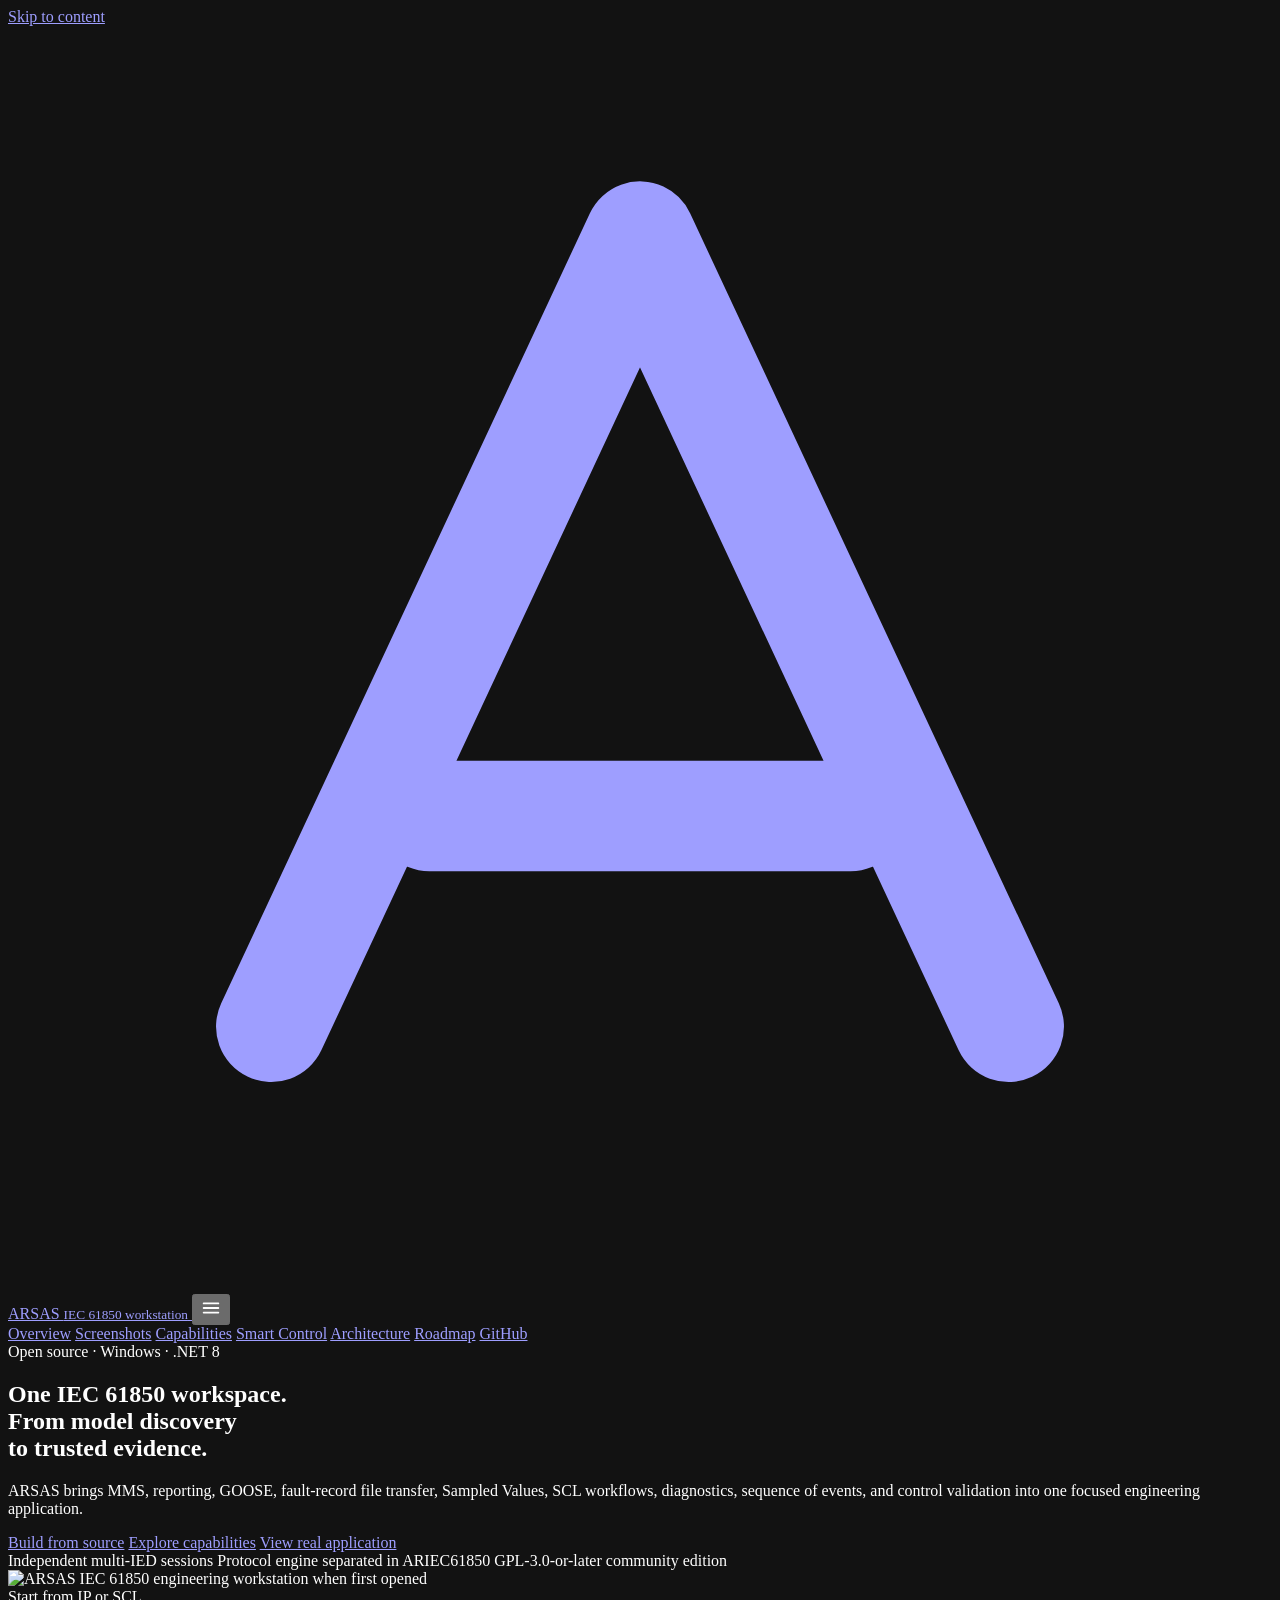
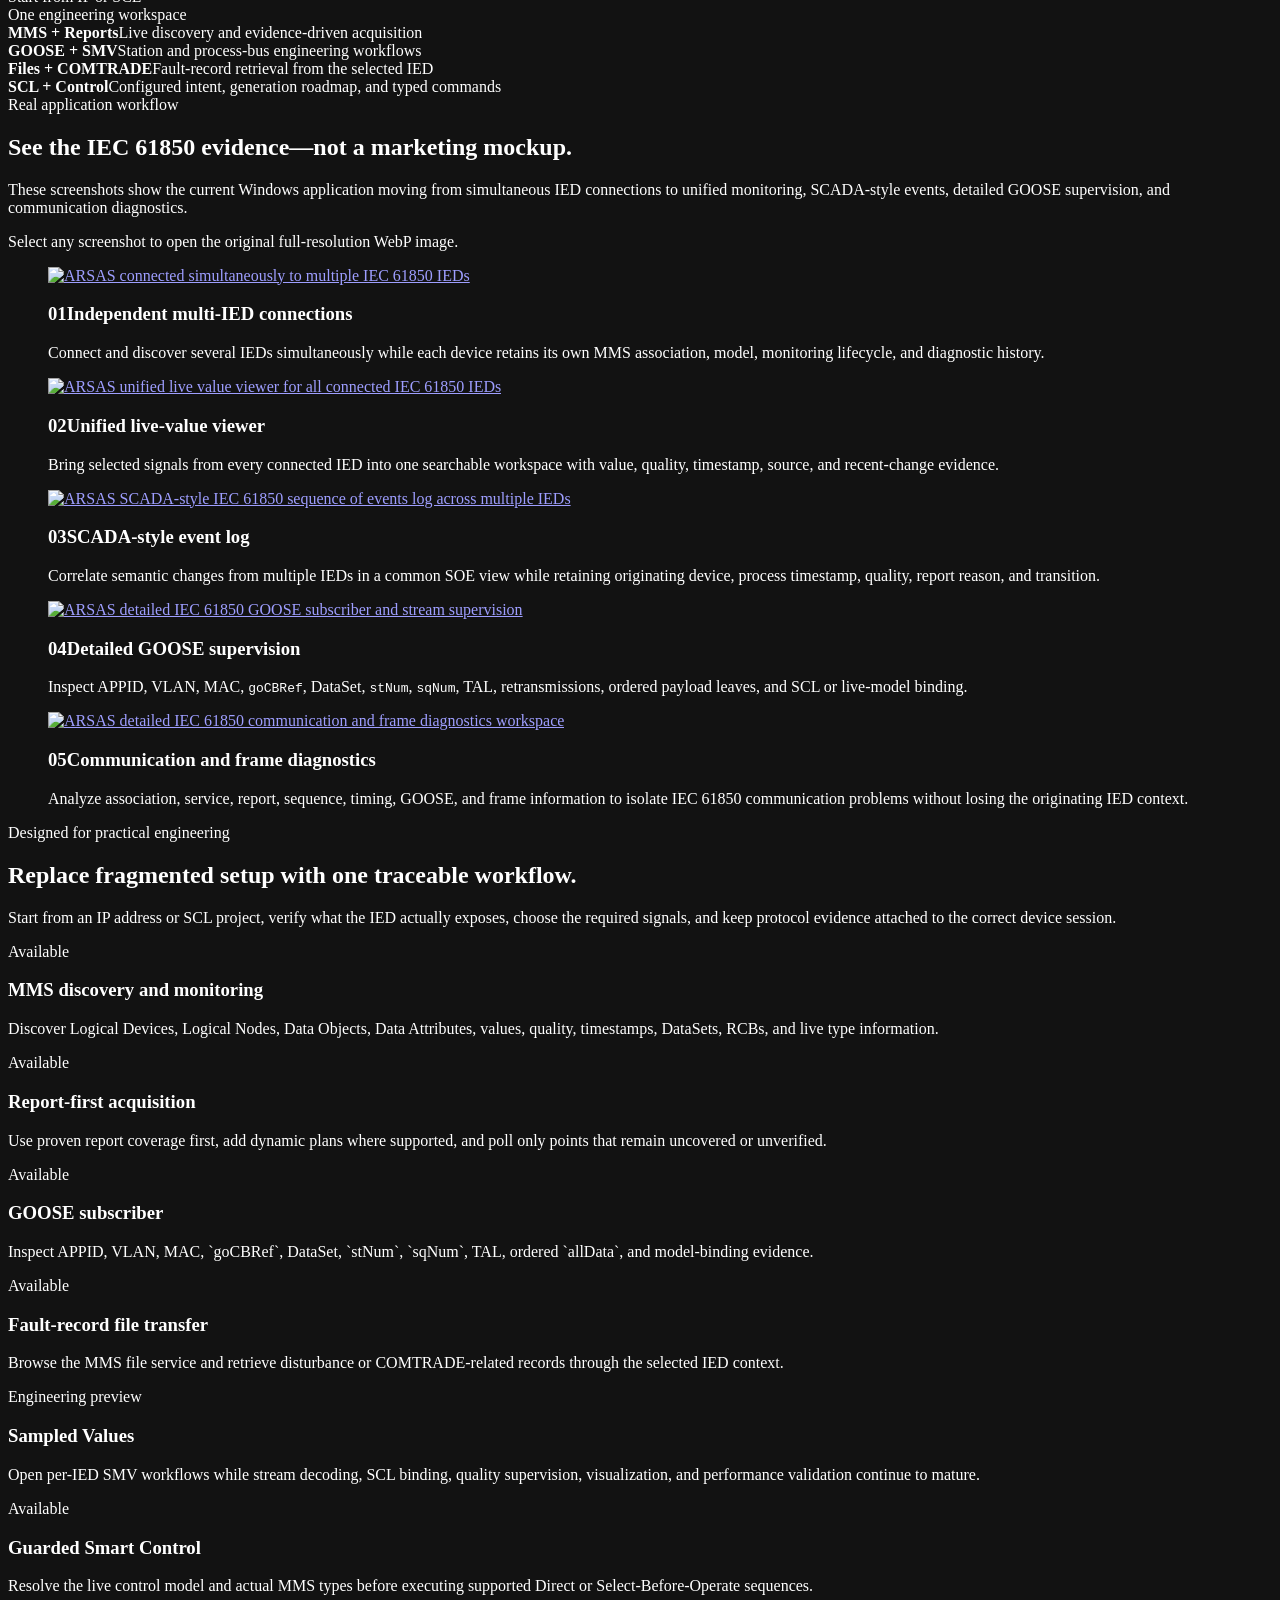
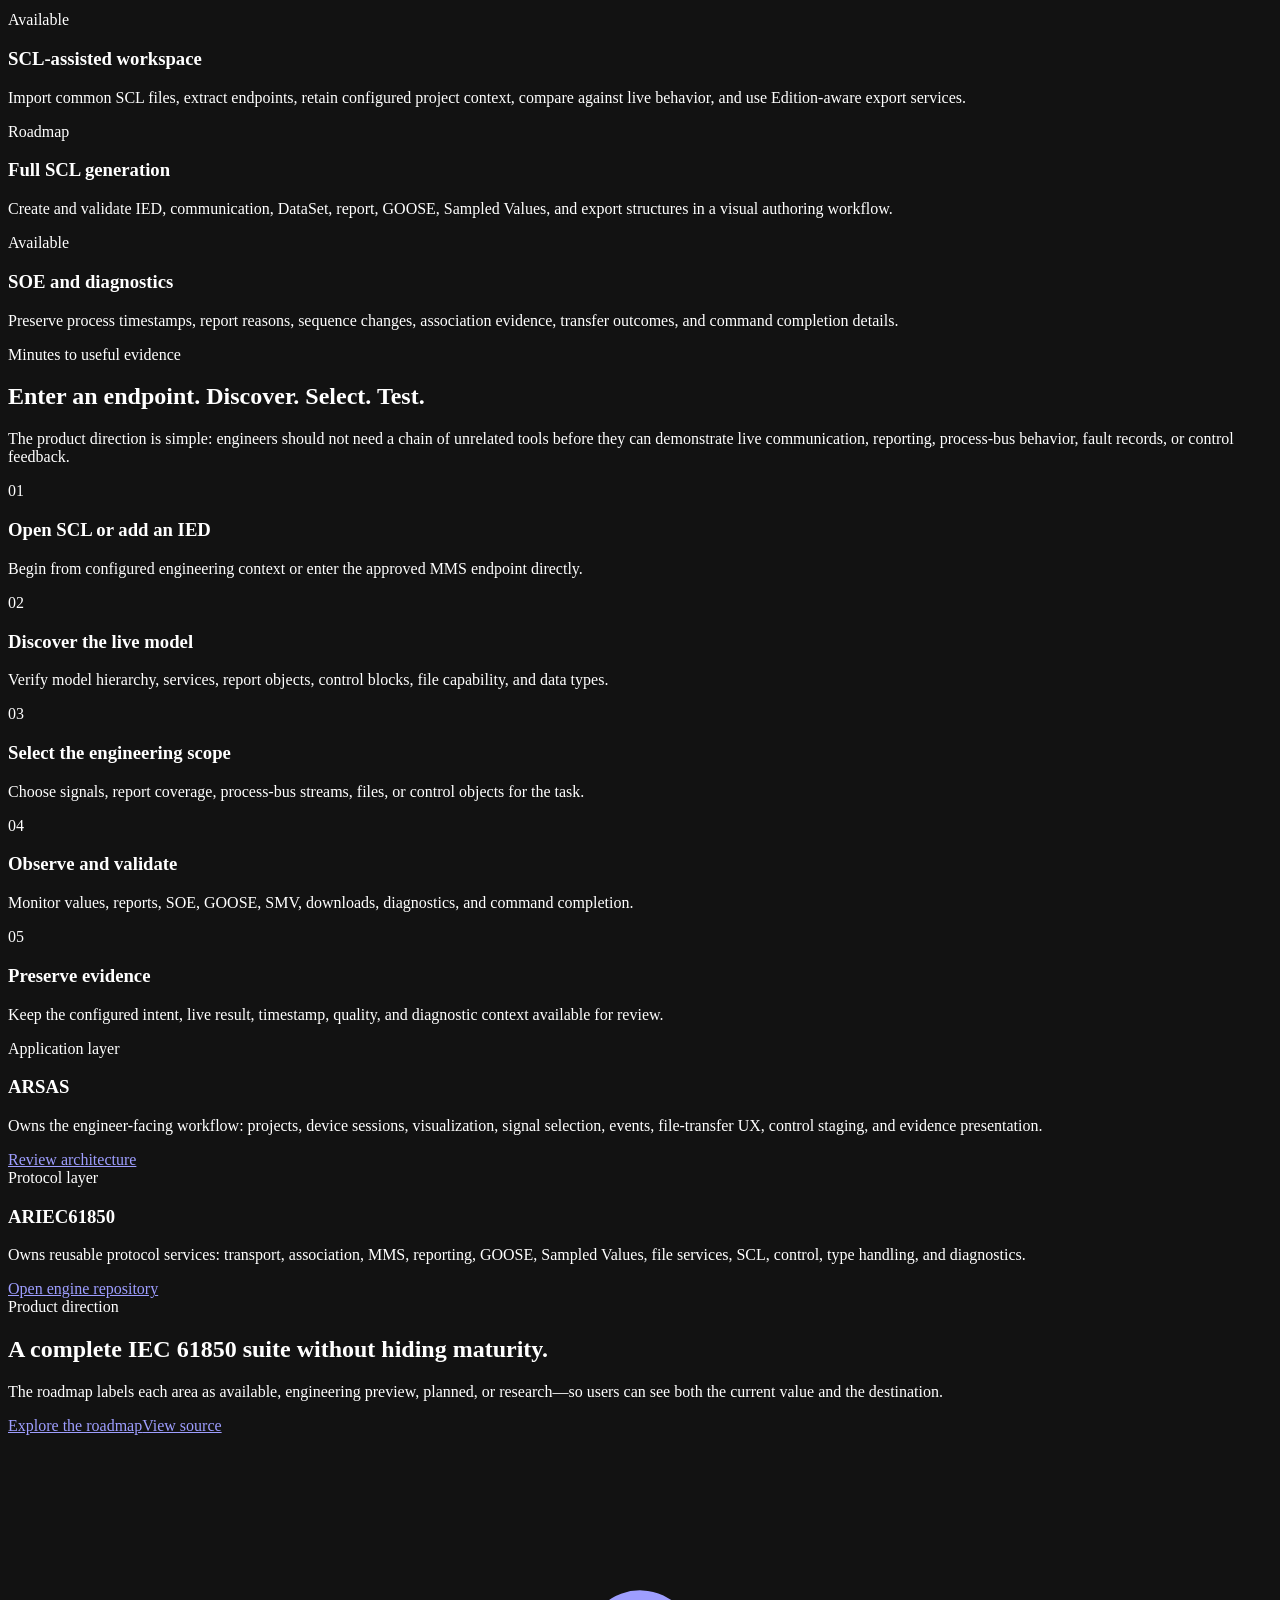
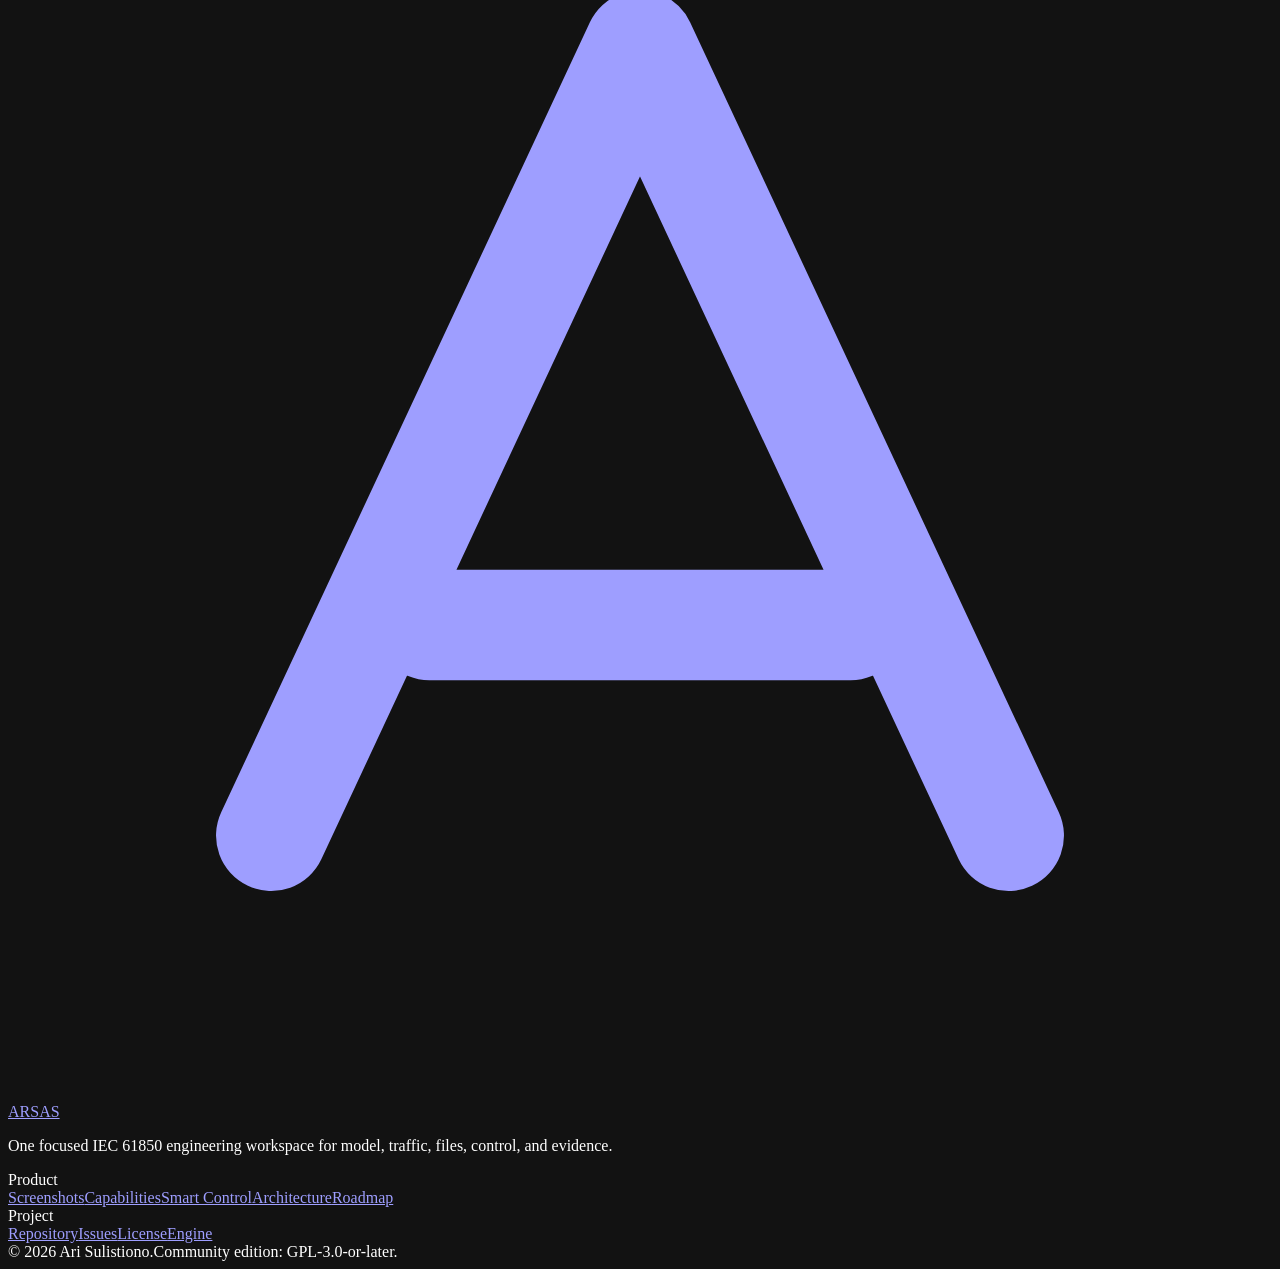
==== commit 84530fec: "docs: add real application tour to landing page" ====
--- a/landing/index.html
+++ b/landing/index.html
@@ -13,7 +13,9 @@
   <link rel="canonical" href="https://masarray.github.io/arsas/" />
   <link rel="manifest" href="site.webmanifest" />
   <link rel="icon" href="assets/favicon.svg" type="image/svg+xml" />
+  <link rel="preconnect" href="https://raw.githubusercontent.com" crossorigin />
   <link rel="stylesheet" href="styles.css" />
+  <link rel="stylesheet" href="screenshots.css" />
 
   <meta property="og:type" content="website" />
   <meta property="og:site_name" content="ARSAS" />
@@ -44,6 +46,14 @@
     "license": "https://spdx.org/licenses/GPL-3.0-or-later.html",
     "programmingLanguage": ["C#", "XAML"],
     "runtimePlatform": ".NET 8",
+    "screenshot": [
+      "https://raw.githubusercontent.com/masarray/arsas/main/Assets/screenshot/arsas%20%281%29.webp",
+      "https://raw.githubusercontent.com/masarray/arsas/main/Assets/screenshot/arsas%20%282%29.webp",
+      "https://raw.githubusercontent.com/masarray/arsas/main/Assets/screenshot/arsas%20%283%29.webp",
+      "https://raw.githubusercontent.com/masarray/arsas/main/Assets/screenshot/arsas%20%284%29.webp",
+      "https://raw.githubusercontent.com/masarray/arsas/main/Assets/screenshot/arsas%20%285%29.webp",
+      "https://raw.githubusercontent.com/masarray/arsas/main/Assets/screenshot/arsas%20%286%29.webp"
+    ],
     "author": {
       "@type": "Person",
       "name": "Ari Sulistiono",
@@ -80,6 +90,7 @@
       <button class="menu-toggle" type="button" aria-label="Open navigation" aria-expanded="false" data-menu-toggle><svg width="22" height="22" viewBox="0 0 24 24" fill="none" aria-hidden="true"><path d="M4 7h16M4 12h16M4 17h16" stroke="currentColor" stroke-width="2" stroke-linecap="round"/></svg></button>
       <nav class="nav-links" aria-label="Primary navigation" data-nav-links>
         <a href="./" aria-current="page">Overview</a>
+        <a href="#screenshots">Screenshots</a>
         <a href="features.html">Capabilities</a>
         <a href="control.html">Smart Control</a>
         <a href="architecture.html">Architecture</a>
@@ -99,7 +110,7 @@
           <div class="hero-actions">
             <a class="btn btn-primary" href="https://github.com/masarray/arsas#quick-start">Build from source</a>
             <a class="btn" href="features.html">Explore capabilities</a>
-            <a class="btn btn-quiet" href="roadmap.html">View product roadmap</a>
+            <a class="btn btn-quiet" href="#screenshots">View real application</a>
           </div>
           <div class="hero-proof" aria-label="Product highlights">
             <span>Independent multi-IED sessions</span>
@@ -109,9 +120,9 @@
         </div>
 
         <div class="hero-visual" aria-label="ARSAS application preview">
-          <div class="hero-window"><img src="assets/hero.svg" alt="Stylized ARSAS interface showing IEC 61850 IED discovery, live values, events, and control evidence" width="1440" height="760" /></div>
-          <div class="floating-chip one"><span class="dot"></span> Report-first monitoring</div>
-          <div class="floating-chip two"><span class="dot blue"></span> MMS · GOOSE · Files · SMV</div>
+          <div class="hero-window"><img src="https://raw.githubusercontent.com/masarray/arsas/main/Assets/screenshot/arsas%20%281%29.webp" alt="ARSAS IEC 61850 engineering workstation when first opened" decoding="async" fetchpriority="high" /></div>
+          <div class="floating-chip one"><span class="dot"></span> Start from IP or SCL</div>
+          <div class="floating-chip two"><span class="dot blue"></span> One engineering workspace</div>
         </div>
       </div>
     </section>
@@ -122,6 +133,44 @@
         <div class="metric"><strong>GOOSE + SMV</strong><span>Station and process-bus engineering workflows</span></div>
         <div class="metric"><strong>Files + COMTRADE</strong><span>Fault-record retrieval from the selected IED</span></div>
         <div class="metric"><strong>SCL + Control</strong><span>Configured intent, generation roadmap, and typed commands</span></div>
+      </div>
+    </section>
+
+    <section class="section" id="screenshots">
+      <div class="container">
+        <div class="section-head center reveal">
+          <span class="kicker">Real application workflow</span>
+          <h2>See the IEC 61850 evidence—not a marketing mockup.</h2>
+          <p>These screenshots show the current Windows application moving from simultaneous IED connections to unified monitoring, SCADA-style events, detailed GOOSE supervision, and communication diagnostics.</p>
+        </div>
+        <p class="gallery-note reveal">Select any screenshot to open the original full-resolution WebP image.</p>
+
+        <div class="product-tour-grid feature-evidence">
+          <figure class="screenshot-card reveal">
+            <a class="screenshot-link" href="https://raw.githubusercontent.com/masarray/arsas/main/Assets/screenshot/arsas%20%282%29.webp" target="_blank" rel="noopener"><img src="https://raw.githubusercontent.com/masarray/arsas/main/Assets/screenshot/arsas%20%282%29.webp" alt="ARSAS connected simultaneously to multiple IEC 61850 IEDs" loading="lazy" decoding="async" /></a>
+            <figcaption class="screenshot-caption"><h3><span class="screenshot-number">01</span>Independent multi-IED connections</h3><p>Connect and discover several IEDs simultaneously while each device retains its own MMS association, model, monitoring lifecycle, and diagnostic history.</p></figcaption>
+          </figure>
+
+          <figure class="screenshot-card reveal">
+            <a class="screenshot-link" href="https://raw.githubusercontent.com/masarray/arsas/main/Assets/screenshot/arsas%20%283%29.webp" target="_blank" rel="noopener"><img src="https://raw.githubusercontent.com/masarray/arsas/main/Assets/screenshot/arsas%20%283%29.webp" alt="ARSAS unified live value viewer for all connected IEC 61850 IEDs" loading="lazy" decoding="async" /></a>
+            <figcaption class="screenshot-caption"><h3><span class="screenshot-number">02</span>Unified live-value viewer</h3><p>Bring selected signals from every connected IED into one searchable workspace with value, quality, timestamp, source, and recent-change evidence.</p></figcaption>
+          </figure>
+
+          <figure class="screenshot-card reveal">
+            <a class="screenshot-link" href="https://raw.githubusercontent.com/masarray/arsas/main/Assets/screenshot/arsas%20%284%29.webp" target="_blank" rel="noopener"><img src="https://raw.githubusercontent.com/masarray/arsas/main/Assets/screenshot/arsas%20%284%29.webp" alt="ARSAS SCADA-style IEC 61850 sequence of events log across multiple IEDs" loading="lazy" decoding="async" /></a>
+            <figcaption class="screenshot-caption"><h3><span class="screenshot-number">03</span>SCADA-style event log</h3><p>Correlate semantic changes from multiple IEDs in a common SOE view while retaining originating device, process timestamp, quality, report reason, and transition.</p></figcaption>
+          </figure>
+
+          <figure class="screenshot-card reveal">
+            <a class="screenshot-link" href="https://raw.githubusercontent.com/masarray/arsas/main/Assets/screenshot/arsas%20%285%29.webp" target="_blank" rel="noopener"><img src="https://raw.githubusercontent.com/masarray/arsas/main/Assets/screenshot/arsas%20%285%29.webp" alt="ARSAS detailed IEC 61850 GOOSE subscriber and stream supervision" loading="lazy" decoding="async" /></a>
+            <figcaption class="screenshot-caption"><h3><span class="screenshot-number">04</span>Detailed GOOSE supervision</h3><p>Inspect APPID, VLAN, MAC, <code>goCBRef</code>, DataSet, <code>stNum</code>, <code>sqNum</code>, TAL, retransmissions, ordered payload leaves, and SCL or live-model binding.</p></figcaption>
+          </figure>
+
+          <figure class="screenshot-card wide reveal">
+            <a class="screenshot-link" href="https://raw.githubusercontent.com/masarray/arsas/main/Assets/screenshot/arsas%20%286%29.webp" target="_blank" rel="noopener"><img src="https://raw.githubusercontent.com/masarray/arsas/main/Assets/screenshot/arsas%20%286%29.webp" alt="ARSAS detailed IEC 61850 communication and frame diagnostics workspace" loading="lazy" decoding="async" /></a>
+            <figcaption class="screenshot-caption"><h3><span class="screenshot-number">05</span>Communication and frame diagnostics</h3><p>Analyze association, service, report, sequence, timing, GOOSE, and frame information to isolate IEC 61850 communication problems without losing the originating IED context.</p></figcaption>
+          </figure>
+        </div>
       </div>
     </section>
 
@@ -185,7 +234,7 @@
     <div class="container">
       <div class="footer-grid">
         <div class="footer-brand"><a class="brand" href="./"><span class="brand-mark"><svg viewBox="0 0 24 24" fill="none"><path d="M5 19 12 4l7 15M8 15h8" stroke="currentColor" stroke-width="2.1" stroke-linecap="round" stroke-linejoin="round"/></svg></span><span>ARSAS</span></a><p>One focused IEC 61850 engineering workspace for model, traffic, files, control, and evidence.</p></div>
-        <div><div class="footer-title">Product</div><div class="footer-links"><a href="features.html">Capabilities</a><a href="control.html">Smart Control</a><a href="architecture.html">Architecture</a><a href="roadmap.html">Roadmap</a></div></div>
+        <div><div class="footer-title">Product</div><div class="footer-links"><a href="#screenshots">Screenshots</a><a href="features.html">Capabilities</a><a href="control.html">Smart Control</a><a href="architecture.html">Architecture</a><a href="roadmap.html">Roadmap</a></div></div>
         <div><div class="footer-title">Project</div><div class="footer-links"><a href="https://github.com/masarray/arsas">Repository</a><a href="https://github.com/masarray/arsas/issues">Issues</a><a href="https://github.com/masarray/arsas/blob/main/LICENSE">License</a><a href="https://github.com/masarray/ARIEC61850">Engine</a></div></div>
       </div>
       <div class="footer-bottom"><span>© <span data-year>2026</span> Ari Sulistiono.</span><span>Community edition: GPL-3.0-or-later.</span></div>
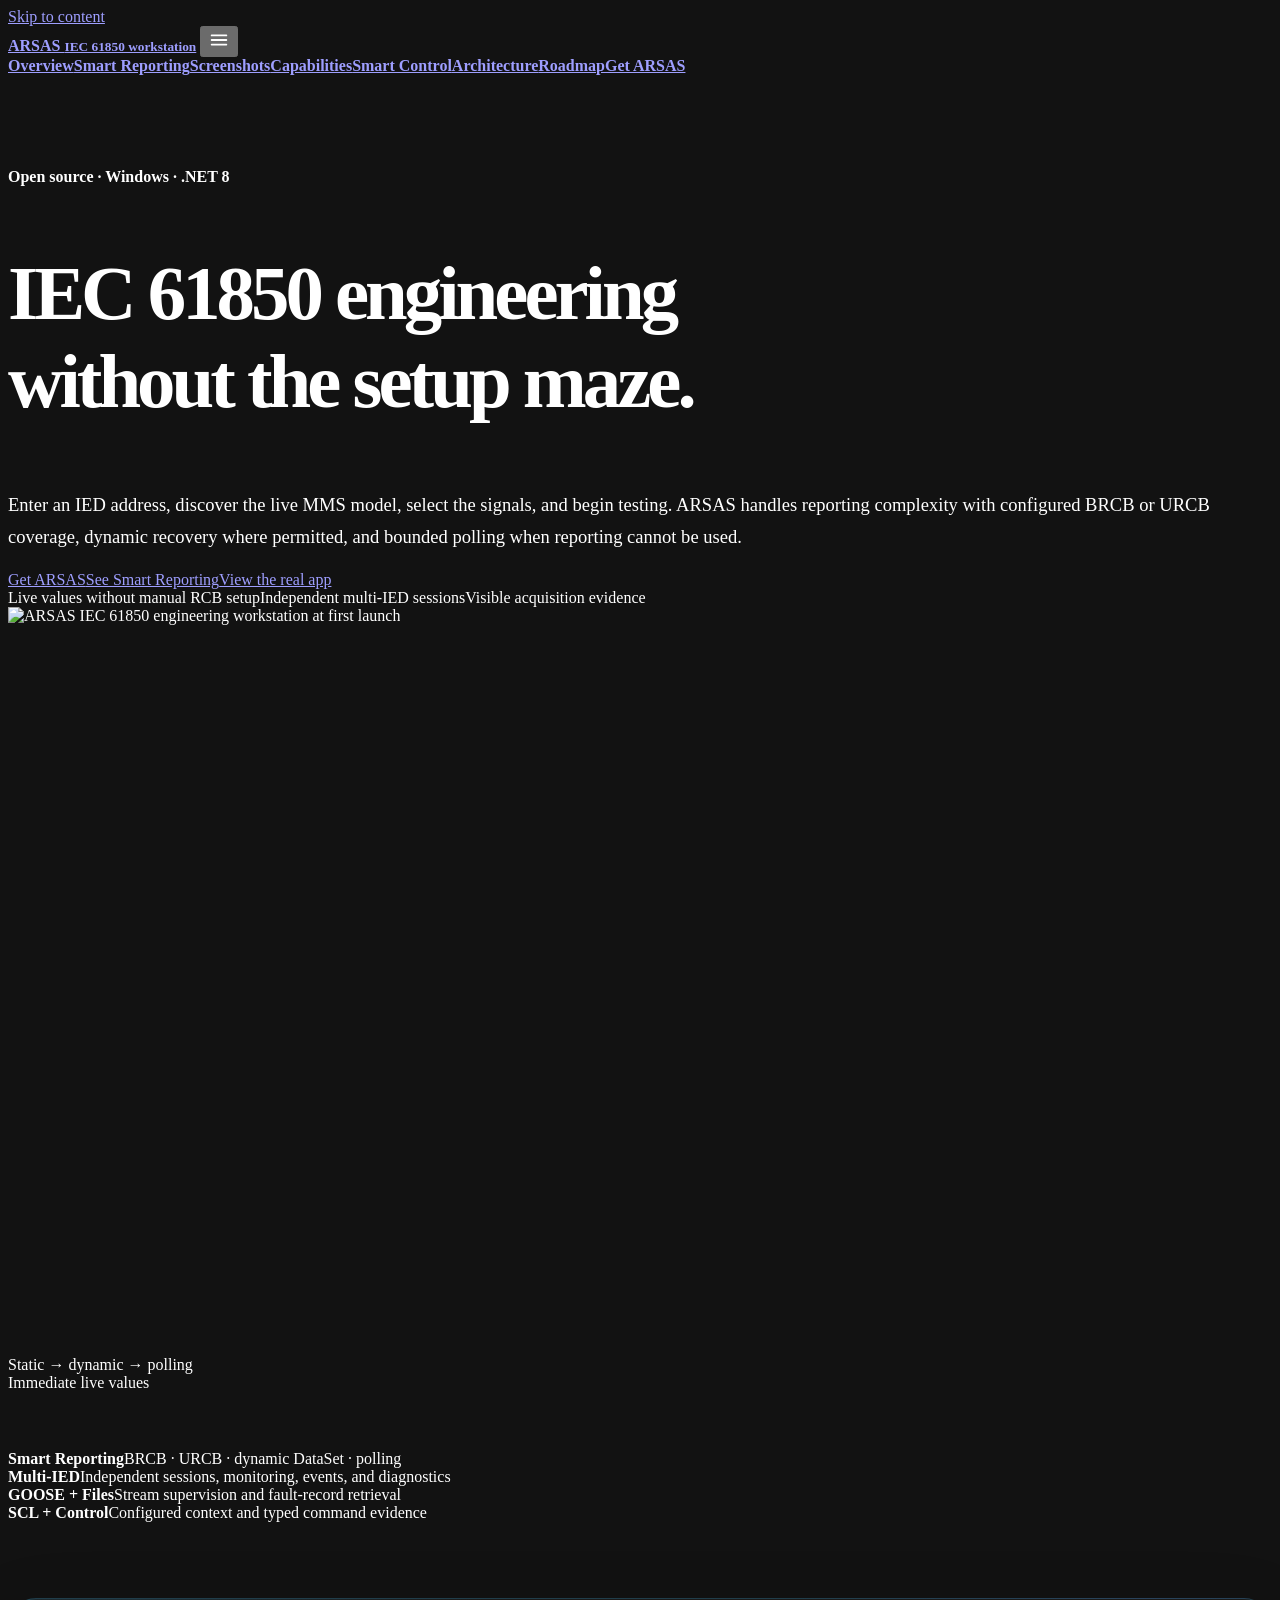
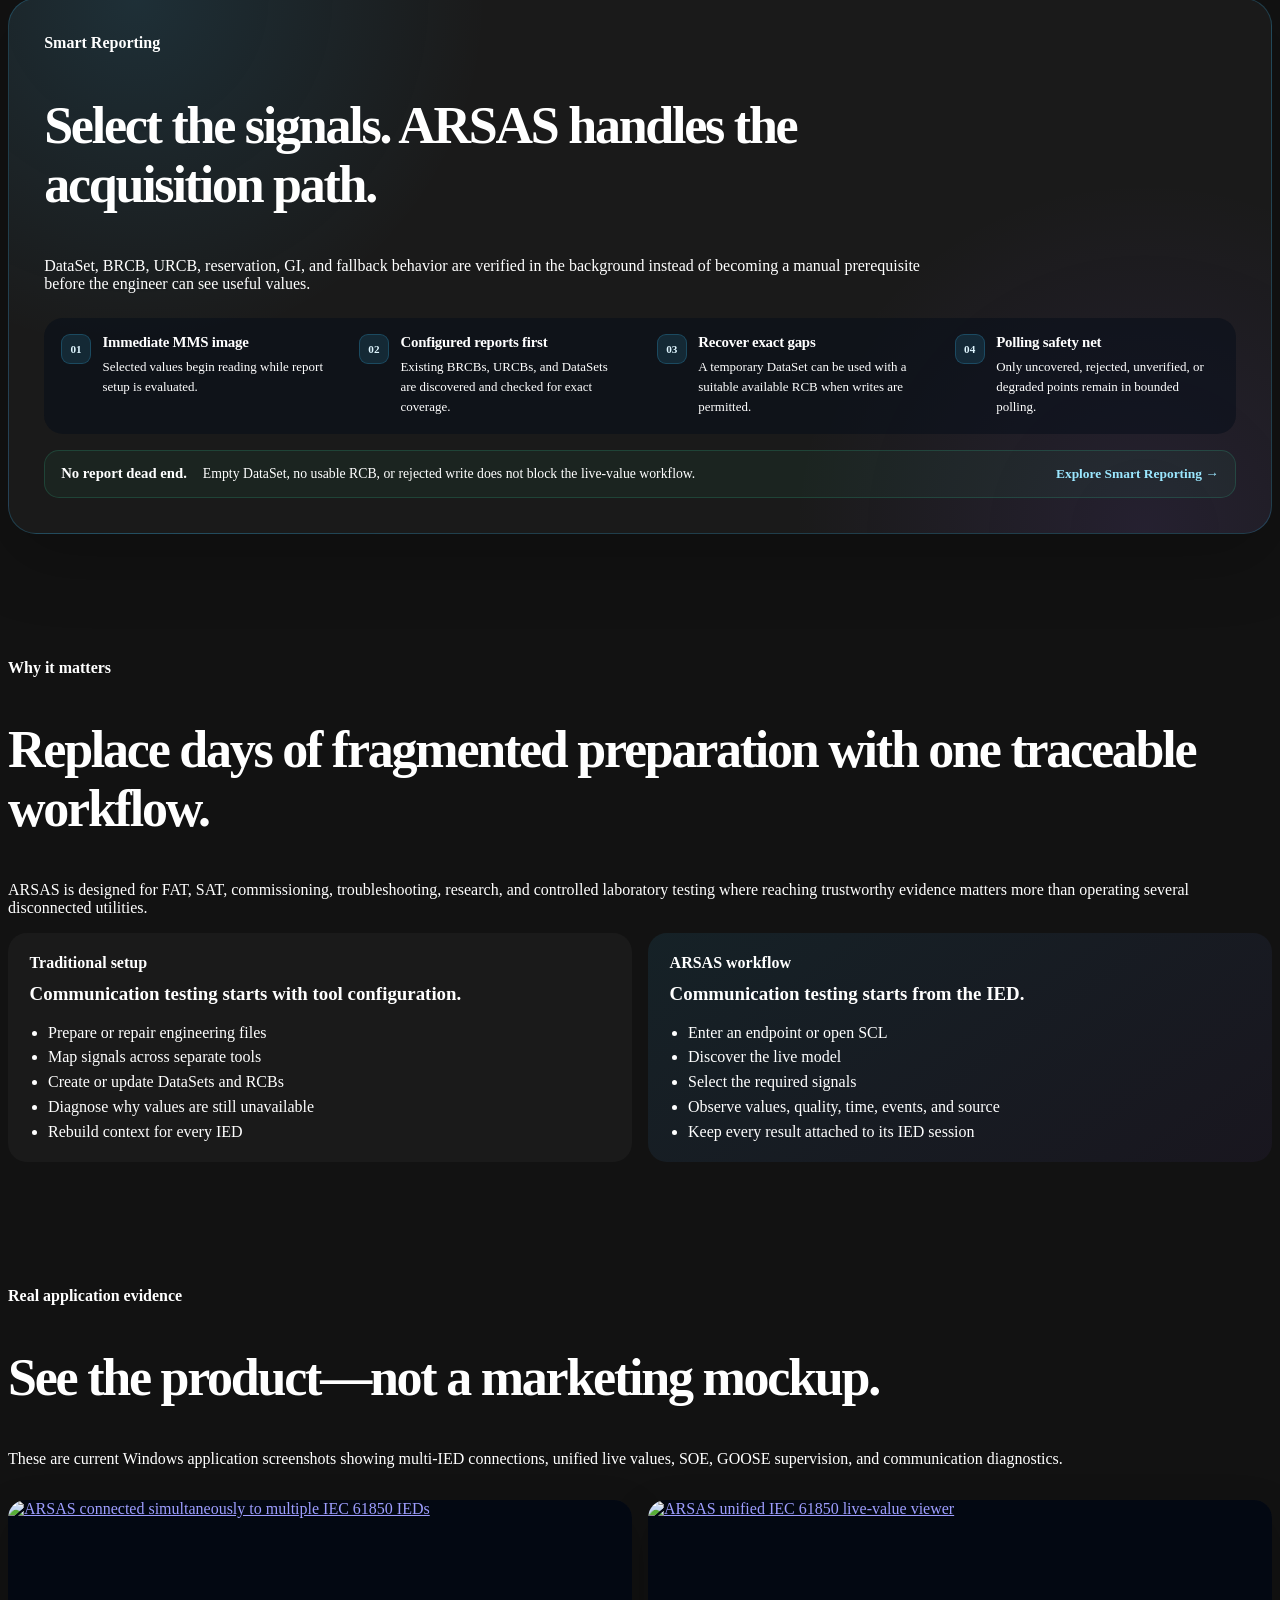
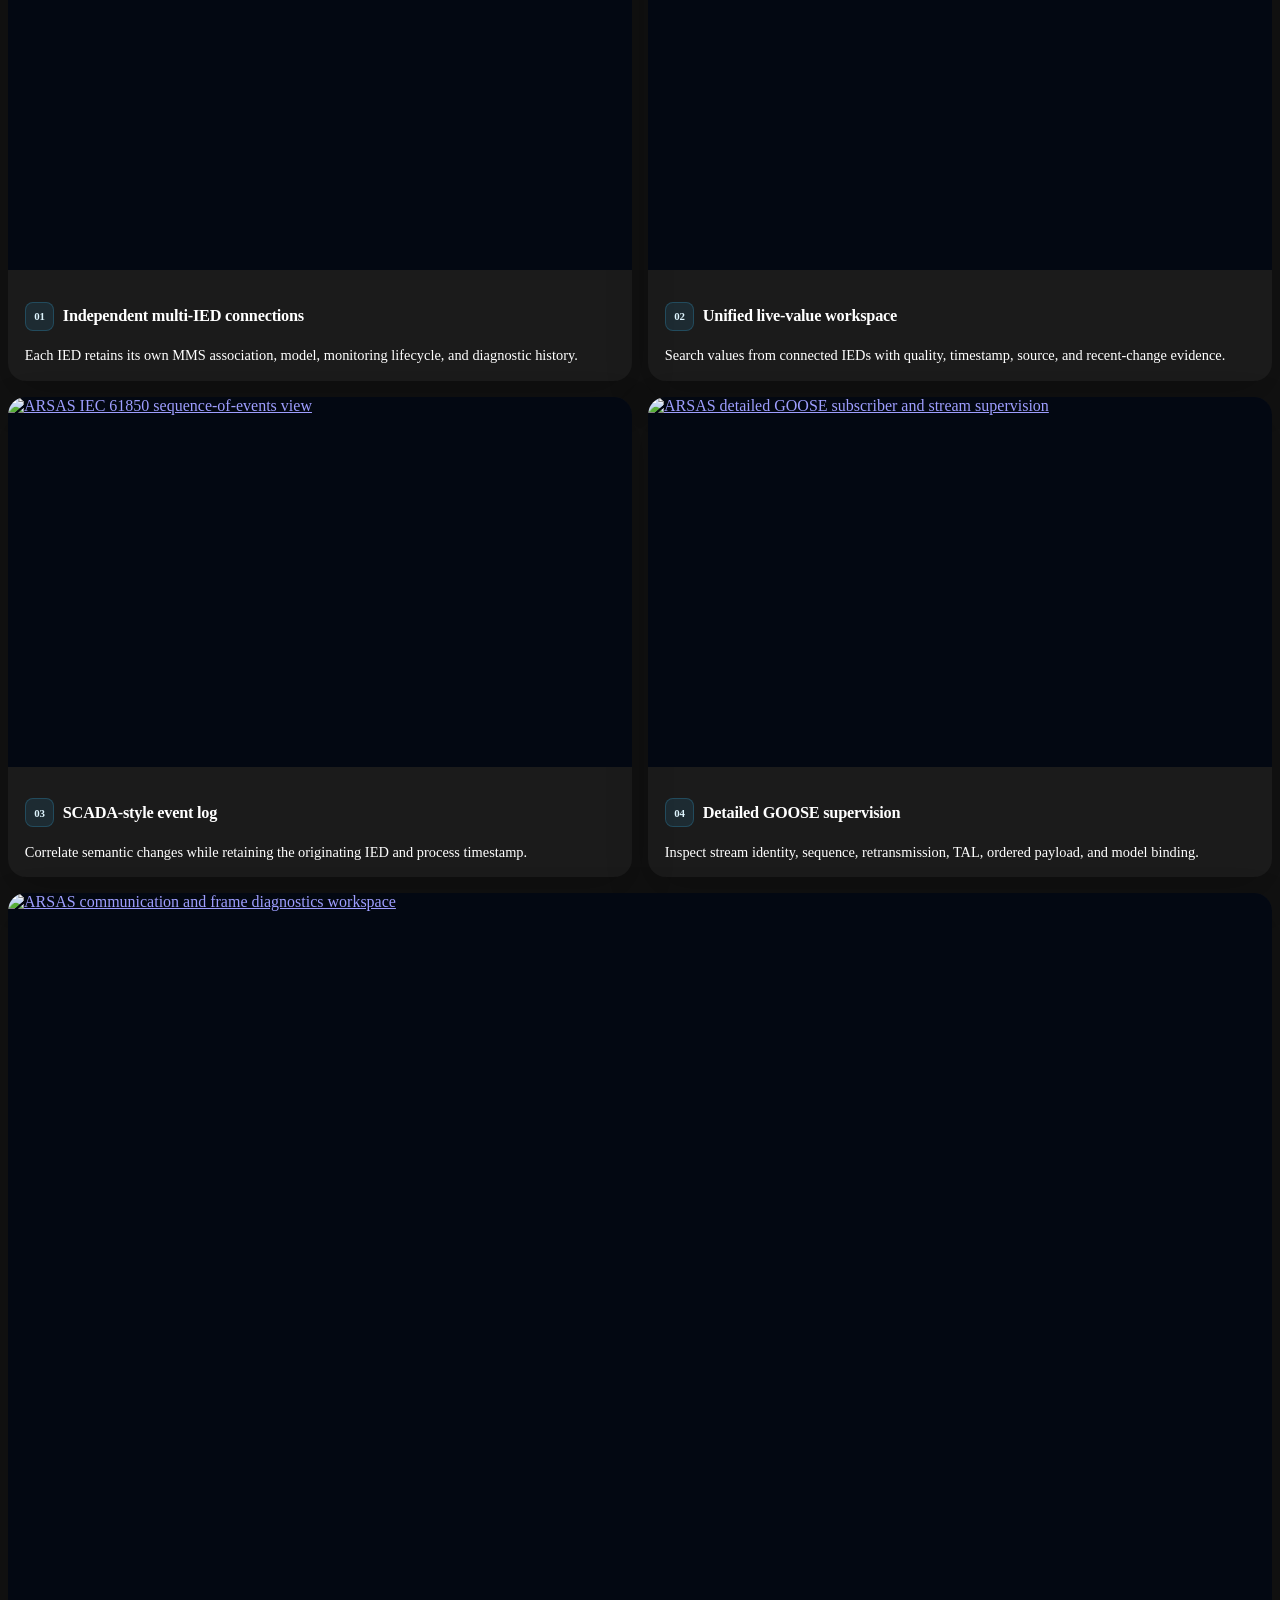
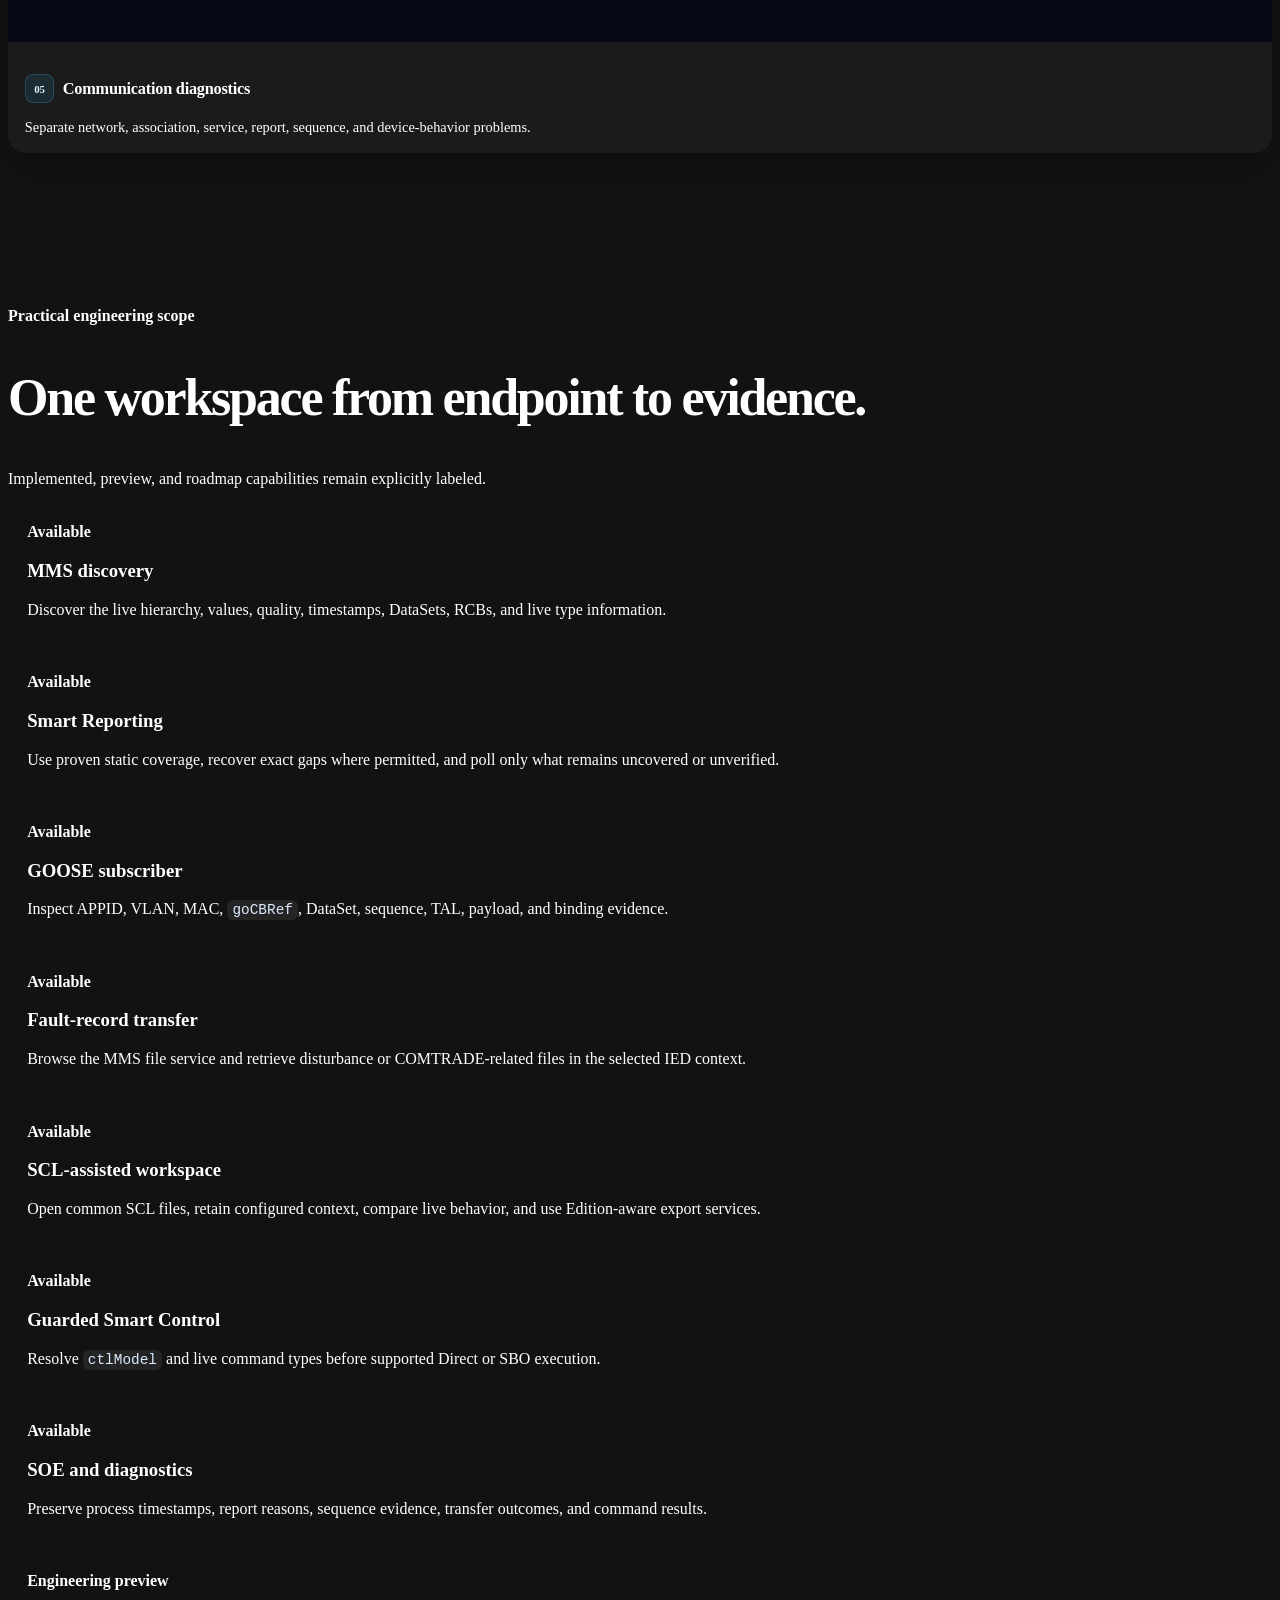
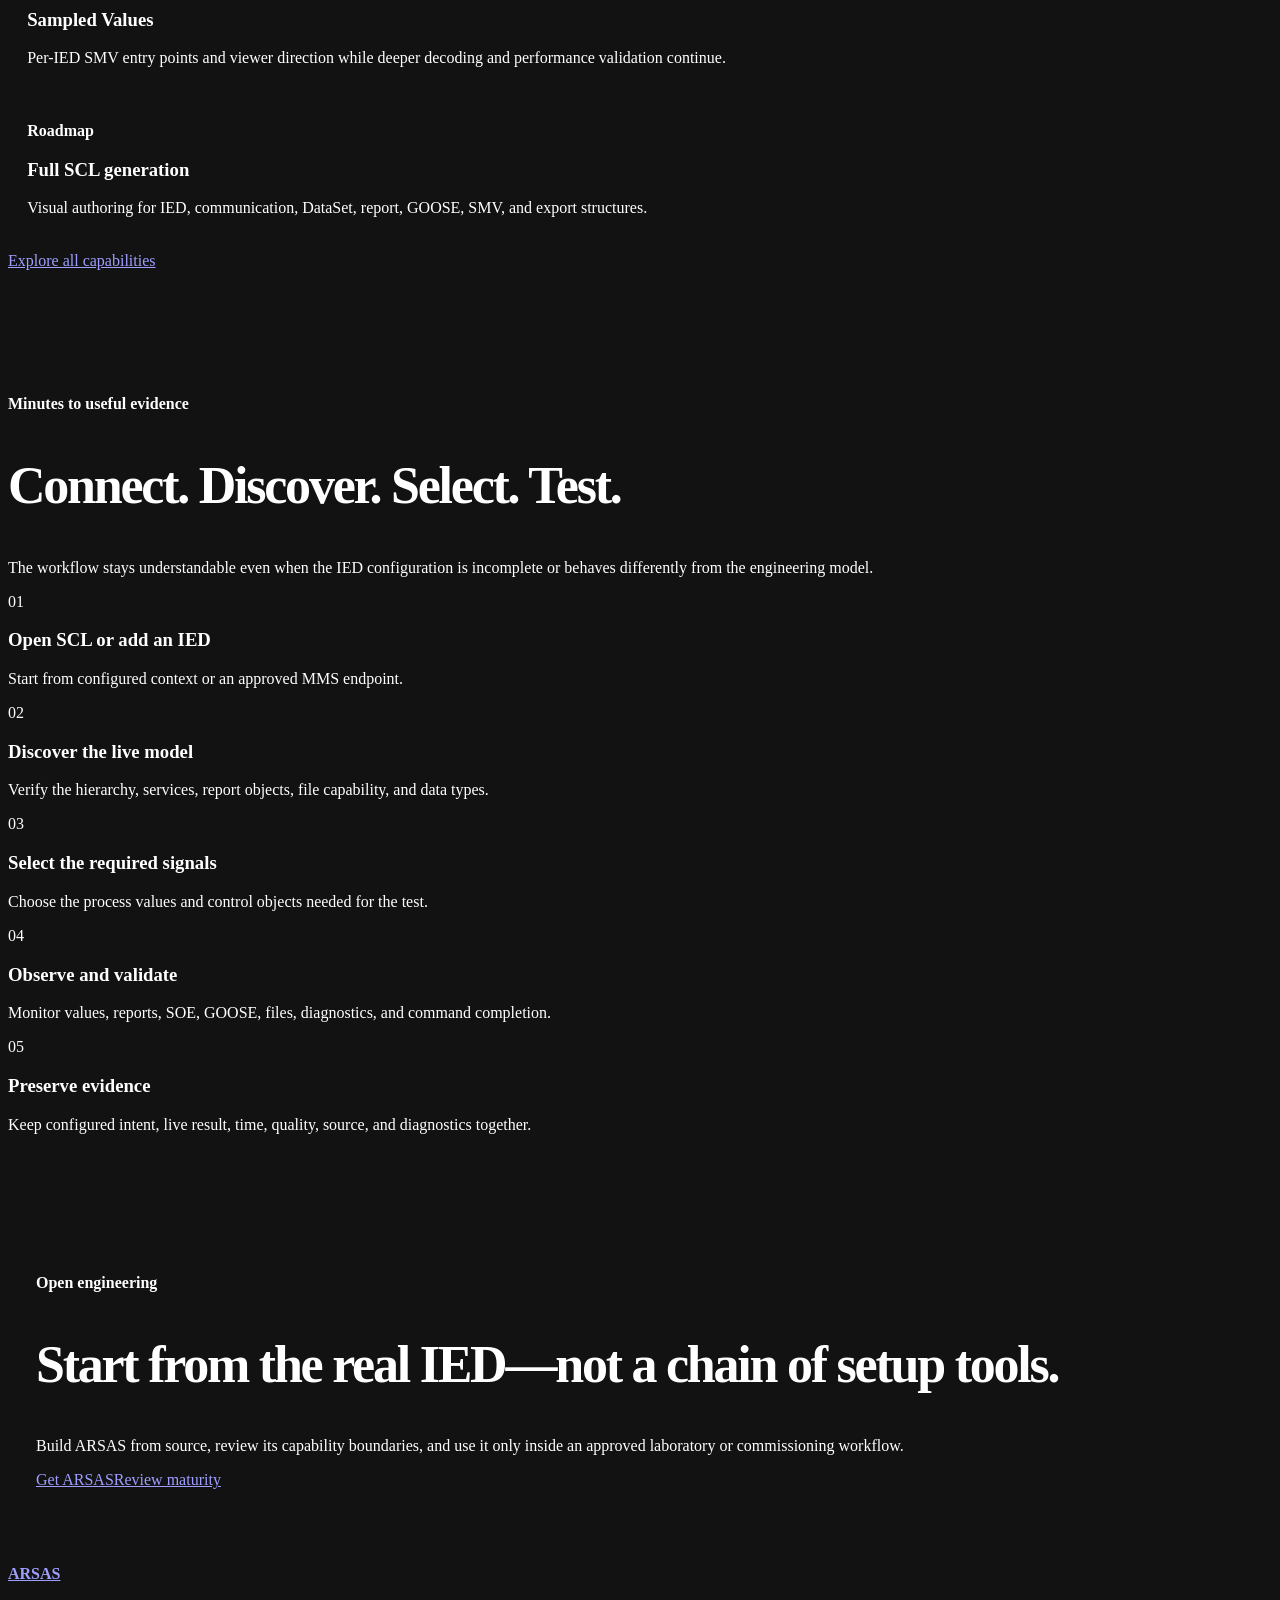
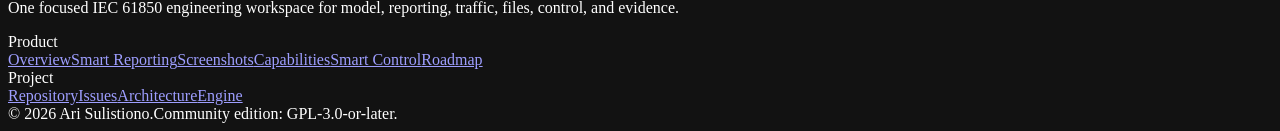
==== commit a5e013fe: "Rebuild homepage around static product value and Smart Reporting" ====
--- a/landing/index.html
+++ b/landing/index.html
@@ -3,9 +3,9 @@
 <head>
   <meta charset="utf-8" />
   <meta name="viewport" content="width=device-width, initial-scale=1" />
-  <title>ARSAS — Complete IEC 61850 Engineering Workstation</title>
-  <meta name="description" content="ARSAS is an open-source Windows IEC 61850 workstation for MMS, reporting, GOOSE, fault-record file transfer, Sampled Values, SCL engineering, diagnostics, and guarded control." />
-  <meta name="keywords" content="IEC 61850 software, IEC 61850 client, MMS client, GOOSE subscriber, Sampled Values viewer, SMV, SCL editor, SCL generator, COMTRADE file transfer, IED explorer, relay testing, substation automation, digital substation, FAT SAT commissioning" />
+  <title>ARSAS — Smart IEC 61850 Engineering Workstation</title>
+  <meta name="description" content="Connect an IED, discover its live MMS model, select signals, and reach trustworthy values with Smart Reporting, GOOSE, files, SCL, diagnostics, and guarded control." />
+  <meta name="keywords" content="IEC 61850 software, IEC 61850 client, MMS client, Smart Reporting, BRCB, URCB, GOOSE subscriber, COMTRADE file transfer, IED explorer, relay testing, FAT SAT commissioning" />
   <meta name="author" content="Ari Sulistiono" />
   <meta name="robots" content="index,follow,max-image-preview:large,max-snippet:-1,max-video-preview:-1" />
   <meta name="theme-color" content="#07111f" />
@@ -14,21 +14,24 @@
   <link rel="manifest" href="site.webmanifest" />
   <link rel="icon" href="assets/favicon.svg" type="image/svg+xml" />
   <link rel="preconnect" href="https://raw.githubusercontent.com" crossorigin />
+  <link rel="preload" as="image" href="https://raw.githubusercontent.com/masarray/arsas/main/Assets/screenshot/arsas%20%281%29.webp" fetchpriority="high" />
   <link rel="stylesheet" href="styles.css" />
   <link rel="stylesheet" href="screenshots.css" />
-
+  <link rel="stylesheet" href="smart-reporting.css" />
+  <link rel="stylesheet" href="audit.css" />
   <meta property="og:type" content="website" />
   <meta property="og:site_name" content="ARSAS" />
-  <meta property="og:title" content="ARSAS — Complete IEC 61850 Engineering Workstation" />
-  <meta property="og:description" content="One focused application for MMS, reporting, GOOSE, file transfer, Sampled Values, SCL, diagnostics, and control validation." />
+  <meta property="og:title" content="ARSAS — IEC 61850 Engineering Without the Setup Maze" />
+  <meta property="og:description" content="Connect an IED, discover the live model, select signals, and reach trustworthy values with Smart Reporting and visible fallback." />
   <meta property="og:url" content="https://masarray.github.io/arsas/" />
   <meta property="og:image" content="https://masarray.github.io/arsas/assets/social-card.svg" />
-  <meta property="og:image:alt" content="ARSAS IEC 61850 engineering workstation interface" />
+  <meta property="og:image:width" content="1200" />
+  <meta property="og:image:height" content="630" />
+  <meta property="og:image:alt" content="ARSAS IEC 61850 engineering workstation" />
   <meta name="twitter:card" content="summary_large_image" />
-  <meta name="twitter:title" content="ARSAS — IEC 61850 Engineering Workstation" />
-  <meta name="twitter:description" content="Explore models, monitor reports, inspect process-bus traffic, retrieve fault records, engineer SCL workflows, and validate control." />
+  <meta name="twitter:title" content="ARSAS — Smart IEC 61850 Engineering" />
+  <meta name="twitter:description" content="Smart Reporting, multi-IED monitoring, GOOSE, file transfer, SCL, diagnostics, and guarded control in one workstation." />
   <meta name="twitter:image" content="https://masarray.github.io/arsas/assets/social-card.svg" />
-
   <script type="application/ld+json">
   {
     "@context": "https://schema.org",
@@ -39,63 +42,36 @@
     "applicationSubCategory": "Substation automation engineering software",
     "operatingSystem": "Windows 10, Windows 11",
     "softwareVersion": "1.6.16",
-    "description": "Open-source Windows IEC 61850 engineering workstation for MMS model discovery, reporting, GOOSE subscription, fault-record file transfer, Sampled Values, SCL workflows, diagnostics, and guarded control validation.",
+    "description": "Open-source Windows IEC 61850 workstation for live MMS discovery, Smart Reporting, multi-IED monitoring, GOOSE, fault-record file transfer, Sampled Values, SCL workflows, diagnostics, SOE, and guarded control.",
     "url": "https://masarray.github.io/arsas/",
     "codeRepository": "https://github.com/masarray/arsas",
-    "downloadUrl": "https://github.com/masarray/arsas/releases",
+    "downloadUrl": "https://github.com/masarray/arsas#quick-start",
     "license": "https://spdx.org/licenses/GPL-3.0-or-later.html",
     "programmingLanguage": ["C#", "XAML"],
     "runtimePlatform": ".NET 8",
-    "screenshot": [
-      "https://raw.githubusercontent.com/masarray/arsas/main/Assets/screenshot/arsas%20%281%29.webp",
-      "https://raw.githubusercontent.com/masarray/arsas/main/Assets/screenshot/arsas%20%282%29.webp",
-      "https://raw.githubusercontent.com/masarray/arsas/main/Assets/screenshot/arsas%20%283%29.webp",
-      "https://raw.githubusercontent.com/masarray/arsas/main/Assets/screenshot/arsas%20%284%29.webp",
-      "https://raw.githubusercontent.com/masarray/arsas/main/Assets/screenshot/arsas%20%285%29.webp",
-      "https://raw.githubusercontent.com/masarray/arsas/main/Assets/screenshot/arsas%20%286%29.webp"
-    ],
-    "author": {
-      "@type": "Person",
-      "name": "Ari Sulistiono",
-      "url": "https://github.com/masarray"
-    },
-    "offers": {
-      "@type": "Offer",
-      "price": "0",
-      "priceCurrency": "USD",
-      "category": "Open-source community edition"
-    },
+    "author": {"@type": "Person", "name": "Ari Sulistiono", "url": "https://github.com/masarray"},
+    "offers": {"@type": "Offer", "price": "0", "priceCurrency": "USD", "category": "Open-source community edition"},
     "featureList": [
-      "IEC 61850 MMS model discovery",
-      "Report-first multi-IED monitoring",
+      "Live IEC 61850 MMS model discovery",
+      "Static BRCB and URCB reporting with dynamic gap recovery",
+      "Bounded MMS polling fallback",
+      "Independent multi-IED monitoring",
       "GOOSE subscription and diagnostics",
       "IEC 61850 file transfer and COMTRADE retrieval",
-      "Sampled Values engineering preview",
-      "SCL import, comparison, export, and generation roadmap",
-      "Direct and Select-Before-Operate control validation",
-      "Sequence of events and diagnostic evidence"
+      "SCL-assisted engineering",
+      "Guarded Direct and Select-Before-Operate control"
     ]
   }
   </script>
 </head>
 <body>
   <a class="skip-link" href="#main">Skip to content</a>
-
   <header class="site-header">
     <div class="container nav-shell">
-      <a class="brand" href="./" aria-label="ARSAS home">
-        <span class="brand-mark" aria-hidden="true"><svg viewBox="0 0 24 24" fill="none"><path d="M5 19 12 4l7 15M8 15h8" stroke="currentColor" stroke-width="2.1" stroke-linecap="round" stroke-linejoin="round"/></svg></span>
-        <span>ARSAS <small>IEC 61850 workstation</small></span>
-      </a>
+      <a class="brand" href="./" aria-label="ARSAS home"><span class="brand-mark" aria-hidden="true"><svg viewBox="0 0 24 24"><path d="M5 19 12 4l7 15M8 15h8" /></svg></span><span>ARSAS <small>IEC 61850 workstation</small></span></a>
       <button class="menu-toggle" type="button" aria-label="Open navigation" aria-expanded="false" data-menu-toggle><svg width="22" height="22" viewBox="0 0 24 24" fill="none" aria-hidden="true"><path d="M4 7h16M4 12h16M4 17h16" stroke="currentColor" stroke-width="2" stroke-linecap="round"/></svg></button>
       <nav class="nav-links" aria-label="Primary navigation" data-nav-links>
-        <a href="./" aria-current="page">Overview</a>
-        <a href="#screenshots">Screenshots</a>
-        <a href="features.html">Capabilities</a>
-        <a href="control.html">Smart Control</a>
-        <a href="architecture.html">Architecture</a>
-        <a href="roadmap.html">Roadmap</a>
-        <a class="nav-cta" href="https://github.com/masarray/arsas">GitHub</a>
+        <a href="./" aria-current="page">Overview</a><a href="smart-reporting.html">Smart Reporting</a><a href="#screenshots">Screenshots</a><a href="features.html">Capabilities</a><a href="control.html">Smart Control</a><a href="architecture.html">Architecture</a><a href="roadmap.html">Roadmap</a><a class="nav-cta" href="https://github.com/masarray/arsas#quick-start">Get ARSAS</a>
       </nav>
     </div>
   </header>
@@ -105,141 +81,70 @@
       <div class="container hero-grid">
         <div>
           <span class="eyebrow">Open source · Windows · .NET 8</span>
-          <h1><span class="gradient-text">One IEC 61850 workspace.</span><br />From model discovery<br />to trusted evidence.</h1>
-          <p class="hero-copy">ARSAS brings MMS, reporting, GOOSE, fault-record file transfer, Sampled Values, SCL workflows, diagnostics, sequence of events, and control validation into one focused engineering application.</p>
-          <div class="hero-actions">
-            <a class="btn btn-primary" href="https://github.com/masarray/arsas#quick-start">Build from source</a>
-            <a class="btn" href="features.html">Explore capabilities</a>
-            <a class="btn btn-quiet" href="#screenshots">View real application</a>
-          </div>
-          <div class="hero-proof" aria-label="Product highlights">
-            <span>Independent multi-IED sessions</span>
-            <span>Protocol engine separated in ARIEC61850</span>
-            <span>GPL-3.0-or-later community edition</span>
-          </div>
+          <h1><span class="gradient-text">IEC 61850 engineering</span><br />without the setup maze.</h1>
+          <p class="hero-copy">Enter an IED address, discover the live MMS model, select the signals, and begin testing. ARSAS handles reporting complexity with configured BRCB or URCB coverage, dynamic recovery where permitted, and bounded polling when reporting cannot be used.</p>
+          <div class="hero-actions"><a class="btn btn-primary" href="https://github.com/masarray/arsas#quick-start">Get ARSAS</a><a class="btn" href="smart-reporting.html">See Smart Reporting</a><a class="btn btn-quiet" href="#screenshots">View the real app</a></div>
+          <div class="hero-proof" aria-label="Product highlights"><span>Live values without manual RCB setup</span><span>Independent multi-IED sessions</span><span>Visible acquisition evidence</span></div>
         </div>
-
         <div class="hero-visual" aria-label="ARSAS application preview">
-          <div class="hero-window"><img src="https://raw.githubusercontent.com/masarray/arsas/main/Assets/screenshot/arsas%20%281%29.webp" alt="ARSAS IEC 61850 engineering workstation when first opened" decoding="async" fetchpriority="high" /></div>
-          <div class="floating-chip one"><span class="dot"></span> Start from IP or SCL</div>
-          <div class="floating-chip two"><span class="dot blue"></span> One engineering workspace</div>
+          <div class="hero-window"><img src="https://raw.githubusercontent.com/masarray/arsas/main/Assets/screenshot/arsas%20%281%29.webp" width="1507" height="893" alt="ARSAS IEC 61850 engineering workstation at first launch" decoding="async" fetchpriority="high" /></div>
+          <div class="floating-chip one"><span class="dot"></span> Static → dynamic → polling</div><div class="floating-chip two"><span class="dot blue"></span> Immediate live values</div>
         </div>
       </div>
     </section>
 
-    <section class="metrics" aria-label="Product scope">
-      <div class="container metric-grid reveal">
-        <div class="metric"><strong>MMS + Reports</strong><span>Live discovery and evidence-driven acquisition</span></div>
-        <div class="metric"><strong>GOOSE + SMV</strong><span>Station and process-bus engineering workflows</span></div>
-        <div class="metric"><strong>Files + COMTRADE</strong><span>Fault-record retrieval from the selected IED</span></div>
-        <div class="metric"><strong>SCL + Control</strong><span>Configured intent, generation roadmap, and typed commands</span></div>
+    <section class="metrics" aria-label="Product scope"><div class="container metric-grid"><div class="metric"><strong>Smart Reporting</strong><span>BRCB · URCB · dynamic DataSet · polling</span></div><div class="metric"><strong>Multi-IED</strong><span>Independent sessions, monitoring, events, and diagnostics</span></div><div class="metric"><strong>GOOSE + Files</strong><span>Stream supervision and fault-record retrieval</span></div><div class="metric"><strong>SCL + Control</strong><span>Configured context and typed command evidence</span></div></div></section>
+
+    <section class="section smart-reporting" id="smart-reporting">
+      <div class="container"><div class="smart-reporting-shell">
+        <div class="section-head"><span class="kicker">Smart Reporting</span><h2>Select the signals. ARSAS handles the acquisition path.</h2><p>DataSet, BRCB, URCB, reservation, GI, and fallback behavior are verified in the background instead of becoming a manual prerequisite before the engineer can see useful values.</p></div>
+        <div class="reporting-lane" aria-label="ARSAS Smart Reporting acquisition sequence">
+          <article class="reporting-step"><span class="reporting-step-number">01</span><div><strong>Immediate MMS image</strong><p>Selected values begin reading while report setup is evaluated.</p></div></article>
+          <article class="reporting-step"><span class="reporting-step-number">02</span><div><strong>Configured reports first</strong><p>Existing BRCBs, URCBs, and DataSets are discovered and checked for exact coverage.</p></div></article>
+          <article class="reporting-step"><span class="reporting-step-number">03</span><div><strong>Recover exact gaps</strong><p>A temporary DataSet can be used with a suitable available RCB when writes are permitted.</p></div></article>
+          <article class="reporting-step"><span class="reporting-step-number">04</span><div><strong>Polling safety net</strong><p>Only uncovered, rejected, unverified, or degraded points remain in bounded polling.</p></div></article>
+        </div>
+        <div class="reporting-fallback"><strong>No report dead end.</strong><span>Empty DataSet, no usable RCB, or rejected write does not block the live-value workflow.</span><a href="smart-reporting.html">Explore Smart Reporting →</a></div>
+      </div></div>
+    </section>
+
+    <section class="section section-tight">
+      <div class="container"><div class="section-head center"><span class="kicker">Why it matters</span><h2>Replace days of fragmented preparation with one traceable workflow.</h2><p>ARSAS is designed for FAT, SAT, commissioning, troubleshooting, research, and controlled laboratory testing where reaching trustworthy evidence matters more than operating several disconnected utilities.</p></div>
+        <div class="comparison-grid"><article class="comparison-panel"><span class="kicker">Traditional setup</span><h3>Communication testing starts with tool configuration.</h3><ul><li>Prepare or repair engineering files</li><li>Map signals across separate tools</li><li>Create or update DataSets and RCBs</li><li>Diagnose why values are still unavailable</li><li>Rebuild context for every IED</li></ul></article><article class="comparison-panel highlight"><span class="kicker">ARSAS workflow</span><h3>Communication testing starts from the IED.</h3><ul><li>Enter an endpoint or open SCL</li><li>Discover the live model</li><li>Select the required signals</li><li>Observe values, quality, time, events, and source</li><li>Keep every result attached to its IED session</li></ul></article></div>
       </div>
     </section>
 
-    <section class="section" id="screenshots">
-      <div class="container">
-        <div class="section-head center reveal">
-          <span class="kicker">Real application workflow</span>
-          <h2>See the IEC 61850 evidence—not a marketing mockup.</h2>
-          <p>These screenshots show the current Windows application moving from simultaneous IED connections to unified monitoring, SCADA-style events, detailed GOOSE supervision, and communication diagnostics.</p>
-        </div>
-        <p class="gallery-note reveal">Select any screenshot to open the original full-resolution WebP image.</p>
+    <section class="section" id="screenshots"><div class="container">
+      <div class="section-head center"><span class="kicker">Real application evidence</span><h2>See the product—not a marketing mockup.</h2><p>These are current Windows application screenshots showing multi-IED connections, unified live values, SOE, GOOSE supervision, and communication diagnostics.</p></div>
+      <div class="product-tour-grid feature-evidence">
+        <figure class="screenshot-card"><a class="screenshot-link" href="https://raw.githubusercontent.com/masarray/arsas/main/Assets/screenshot/arsas%20%282%29.webp" target="_blank" rel="noopener"><img src="https://raw.githubusercontent.com/masarray/arsas/main/Assets/screenshot/arsas%20%282%29.webp" width="1507" height="893" alt="ARSAS connected simultaneously to multiple IEC 61850 IEDs" loading="lazy" decoding="async" /></a><figcaption class="screenshot-caption"><h3><span class="screenshot-number">01</span>Independent multi-IED connections</h3><p>Each IED retains its own MMS association, model, monitoring lifecycle, and diagnostic history.</p></figcaption></figure>
+        <figure class="screenshot-card"><a class="screenshot-link" href="https://raw.githubusercontent.com/masarray/arsas/main/Assets/screenshot/arsas%20%283%29.webp" target="_blank" rel="noopener"><img src="https://raw.githubusercontent.com/masarray/arsas/main/Assets/screenshot/arsas%20%283%29.webp" width="1507" height="893" alt="ARSAS unified IEC 61850 live-value viewer" loading="lazy" decoding="async" /></a><figcaption class="screenshot-caption"><h3><span class="screenshot-number">02</span>Unified live-value workspace</h3><p>Search values from connected IEDs with quality, timestamp, source, and recent-change evidence.</p></figcaption></figure>
+        <figure class="screenshot-card"><a class="screenshot-link" href="https://raw.githubusercontent.com/masarray/arsas/main/Assets/screenshot/arsas%20%284%29.webp" target="_blank" rel="noopener"><img src="https://raw.githubusercontent.com/masarray/arsas/main/Assets/screenshot/arsas%20%284%29.webp" width="1507" height="893" alt="ARSAS IEC 61850 sequence-of-events view" loading="lazy" decoding="async" /></a><figcaption class="screenshot-caption"><h3><span class="screenshot-number">03</span>SCADA-style event log</h3><p>Correlate semantic changes while retaining the originating IED and process timestamp.</p></figcaption></figure>
+        <figure class="screenshot-card"><a class="screenshot-link" href="https://raw.githubusercontent.com/masarray/arsas/main/Assets/screenshot/arsas%20%285%29.webp" target="_blank" rel="noopener"><img src="https://raw.githubusercontent.com/masarray/arsas/main/Assets/screenshot/arsas%20%285%29.webp" width="1507" height="893" alt="ARSAS detailed GOOSE subscriber and stream supervision" loading="lazy" decoding="async" /></a><figcaption class="screenshot-caption"><h3><span class="screenshot-number">04</span>Detailed GOOSE supervision</h3><p>Inspect stream identity, sequence, retransmission, TAL, ordered payload, and model binding.</p></figcaption></figure>
+        <figure class="screenshot-card wide"><a class="screenshot-link" href="https://raw.githubusercontent.com/masarray/arsas/main/Assets/screenshot/arsas%20%286%29.webp" target="_blank" rel="noopener"><img src="https://raw.githubusercontent.com/masarray/arsas/main/Assets/screenshot/arsas%20%286%29.webp" width="1507" height="893" alt="ARSAS communication and frame diagnostics workspace" loading="lazy" decoding="async" /></a><figcaption class="screenshot-caption"><h3><span class="screenshot-number">05</span>Communication diagnostics</h3><p>Separate network, association, service, report, sequence, and device-behavior problems.</p></figcaption></figure>
+      </div>
+    </div></section>
 
-        <div class="product-tour-grid feature-evidence">
-          <figure class="screenshot-card reveal">
-            <a class="screenshot-link" href="https://raw.githubusercontent.com/masarray/arsas/main/Assets/screenshot/arsas%20%282%29.webp" target="_blank" rel="noopener"><img src="https://raw.githubusercontent.com/masarray/arsas/main/Assets/screenshot/arsas%20%282%29.webp" alt="ARSAS connected simultaneously to multiple IEC 61850 IEDs" loading="lazy" decoding="async" /></a>
-            <figcaption class="screenshot-caption"><h3><span class="screenshot-number">01</span>Independent multi-IED connections</h3><p>Connect and discover several IEDs simultaneously while each device retains its own MMS association, model, monitoring lifecycle, and diagnostic history.</p></figcaption>
-          </figure>
+    <section class="section" id="capabilities"><div class="container"><div class="section-head center"><span class="kicker">Practical engineering scope</span><h2>One workspace from endpoint to evidence.</h2><p>Implemented, preview, and roadmap capabilities remain explicitly labeled.</p></div><div class="feature-grid">
+      <article class="card"><span class="kicker">Available</span><h3>MMS discovery</h3><p>Discover the live hierarchy, values, quality, timestamps, DataSets, RCBs, and live type information.</p></article>
+      <article class="card"><span class="kicker">Available</span><h3>Smart Reporting</h3><p>Use proven static coverage, recover exact gaps where permitted, and poll only what remains uncovered or unverified.</p></article>
+      <article class="card"><span class="kicker">Available</span><h3>GOOSE subscriber</h3><p>Inspect APPID, VLAN, MAC, <code>goCBRef</code>, DataSet, sequence, TAL, payload, and binding evidence.</p></article>
+      <article class="card"><span class="kicker">Available</span><h3>Fault-record transfer</h3><p>Browse the MMS file service and retrieve disturbance or COMTRADE-related files in the selected IED context.</p></article>
+      <article class="card"><span class="kicker">Available</span><h3>SCL-assisted workspace</h3><p>Open common SCL files, retain configured context, compare live behavior, and use Edition-aware export services.</p></article>
+      <article class="card"><span class="kicker">Available</span><h3>Guarded Smart Control</h3><p>Resolve <code>ctlModel</code> and live command types before supported Direct or SBO execution.</p></article>
+      <article class="card"><span class="kicker">Available</span><h3>SOE and diagnostics</h3><p>Preserve process timestamps, report reasons, sequence evidence, transfer outcomes, and command results.</p></article>
+      <article class="card"><span class="kicker">Engineering preview</span><h3>Sampled Values</h3><p>Per-IED SMV entry points and viewer direction while deeper decoding and performance validation continue.</p></article>
+      <article class="card"><span class="kicker">Roadmap</span><h3>Full SCL generation</h3><p>Visual authoring for IED, communication, DataSet, report, GOOSE, SMV, and export structures.</p></article>
+    </div><div class="section-actions" style="justify-content:center"><a class="btn" href="features.html">Explore all capabilities</a></div></div></section>
 
-          <figure class="screenshot-card reveal">
-            <a class="screenshot-link" href="https://raw.githubusercontent.com/masarray/arsas/main/Assets/screenshot/arsas%20%283%29.webp" target="_blank" rel="noopener"><img src="https://raw.githubusercontent.com/masarray/arsas/main/Assets/screenshot/arsas%20%283%29.webp" alt="ARSAS unified live value viewer for all connected IEC 61850 IEDs" loading="lazy" decoding="async" /></a>
-            <figcaption class="screenshot-caption"><h3><span class="screenshot-number">02</span>Unified live-value viewer</h3><p>Bring selected signals from every connected IED into one searchable workspace with value, quality, timestamp, source, and recent-change evidence.</p></figcaption>
-          </figure>
+    <section class="section section-tight"><div class="container workflow"><div class="section-head"><span class="kicker">Minutes to useful evidence</span><h2>Connect. Discover. Select. Test.</h2><p>The workflow stays understandable even when the IED configuration is incomplete or behaves differently from the engineering model.</p></div><div class="step-list">
+      <article class="step"><span class="step-number">01</span><div><h3>Open SCL or add an IED</h3><p>Start from configured context or an approved MMS endpoint.</p></div></article><article class="step"><span class="step-number">02</span><div><h3>Discover the live model</h3><p>Verify the hierarchy, services, report objects, file capability, and data types.</p></div></article><article class="step"><span class="step-number">03</span><div><h3>Select the required signals</h3><p>Choose the process values and control objects needed for the test.</p></div></article><article class="step"><span class="step-number">04</span><div><h3>Observe and validate</h3><p>Monitor values, reports, SOE, GOOSE, files, diagnostics, and command completion.</p></div></article><article class="step"><span class="step-number">05</span><div><h3>Preserve evidence</h3><p>Keep configured intent, live result, time, quality, source, and diagnostics together.</p></div></article>
+    </div></div></section>
 
-          <figure class="screenshot-card reveal">
-            <a class="screenshot-link" href="https://raw.githubusercontent.com/masarray/arsas/main/Assets/screenshot/arsas%20%284%29.webp" target="_blank" rel="noopener"><img src="https://raw.githubusercontent.com/masarray/arsas/main/Assets/screenshot/arsas%20%284%29.webp" alt="ARSAS SCADA-style IEC 61850 sequence of events log across multiple IEDs" loading="lazy" decoding="async" /></a>
-            <figcaption class="screenshot-caption"><h3><span class="screenshot-number">03</span>SCADA-style event log</h3><p>Correlate semantic changes from multiple IEDs in a common SOE view while retaining originating device, process timestamp, quality, report reason, and transition.</p></figcaption>
-          </figure>
-
-          <figure class="screenshot-card reveal">
-            <a class="screenshot-link" href="https://raw.githubusercontent.com/masarray/arsas/main/Assets/screenshot/arsas%20%285%29.webp" target="_blank" rel="noopener"><img src="https://raw.githubusercontent.com/masarray/arsas/main/Assets/screenshot/arsas%20%285%29.webp" alt="ARSAS detailed IEC 61850 GOOSE subscriber and stream supervision" loading="lazy" decoding="async" /></a>
-            <figcaption class="screenshot-caption"><h3><span class="screenshot-number">04</span>Detailed GOOSE supervision</h3><p>Inspect APPID, VLAN, MAC, <code>goCBRef</code>, DataSet, <code>stNum</code>, <code>sqNum</code>, TAL, retransmissions, ordered payload leaves, and SCL or live-model binding.</p></figcaption>
-          </figure>
-
-          <figure class="screenshot-card wide reveal">
-            <a class="screenshot-link" href="https://raw.githubusercontent.com/masarray/arsas/main/Assets/screenshot/arsas%20%286%29.webp" target="_blank" rel="noopener"><img src="https://raw.githubusercontent.com/masarray/arsas/main/Assets/screenshot/arsas%20%286%29.webp" alt="ARSAS detailed IEC 61850 communication and frame diagnostics workspace" loading="lazy" decoding="async" /></a>
-            <figcaption class="screenshot-caption"><h3><span class="screenshot-number">05</span>Communication and frame diagnostics</h3><p>Analyze association, service, report, sequence, timing, GOOSE, and frame information to isolate IEC 61850 communication problems without losing the originating IED context.</p></figcaption>
-          </figure>
-        </div>
-      </div>
-    </section>
-
-    <section class="section" id="capabilities">
-      <div class="container">
-        <div class="section-head center reveal">
-          <span class="kicker">Designed for practical engineering</span>
-          <h2>Replace fragmented setup with one traceable workflow.</h2>
-          <p>Start from an IP address or SCL project, verify what the IED actually exposes, choose the required signals, and keep protocol evidence attached to the correct device session.</p>
-        </div>
-
-        <div class="feature-grid">
-          <article class="card reveal"><span class="kicker">Available</span><h3>MMS discovery and monitoring</h3><p>Discover Logical Devices, Logical Nodes, Data Objects, Data Attributes, values, quality, timestamps, DataSets, RCBs, and live type information.</p></article>
-          <article class="card reveal"><span class="kicker">Available</span><h3>Report-first acquisition</h3><p>Use proven report coverage first, add dynamic plans where supported, and poll only points that remain uncovered or unverified.</p></article>
-          <article class="card reveal"><span class="kicker">Available</span><h3>GOOSE subscriber</h3><p>Inspect APPID, VLAN, MAC, `goCBRef`, DataSet, `stNum`, `sqNum`, TAL, ordered `allData`, and model-binding evidence.</p></article>
-          <article class="card reveal"><span class="kicker">Available</span><h3>Fault-record file transfer</h3><p>Browse the MMS file service and retrieve disturbance or COMTRADE-related records through the selected IED context.</p></article>
-          <article class="card reveal"><span class="kicker">Engineering preview</span><h3>Sampled Values</h3><p>Open per-IED SMV workflows while stream decoding, SCL binding, quality supervision, visualization, and performance validation continue to mature.</p></article>
-          <article class="card reveal"><span class="kicker">Available</span><h3>Guarded Smart Control</h3><p>Resolve the live control model and actual MMS types before executing supported Direct or Select-Before-Operate sequences.</p></article>
-          <article class="card reveal"><span class="kicker">Available</span><h3>SCL-assisted workspace</h3><p>Import common SCL files, extract endpoints, retain configured project context, compare against live behavior, and use Edition-aware export services.</p></article>
-          <article class="card reveal"><span class="kicker">Roadmap</span><h3>Full SCL generation</h3><p>Create and validate IED, communication, DataSet, report, GOOSE, Sampled Values, and export structures in a visual authoring workflow.</p></article>
-          <article class="card reveal"><span class="kicker">Available</span><h3>SOE and diagnostics</h3><p>Preserve process timestamps, report reasons, sequence changes, association evidence, transfer outcomes, and command completion details.</p></article>
-        </div>
-      </div>
-    </section>
-
-    <section class="section section-tight">
-      <div class="container workflow">
-        <div class="section-head reveal">
-          <span class="kicker">Minutes to useful evidence</span>
-          <h2>Enter an endpoint. Discover. Select. Test.</h2>
-          <p>The product direction is simple: engineers should not need a chain of unrelated tools before they can demonstrate live communication, reporting, process-bus behavior, fault records, or control feedback.</p>
-        </div>
-        <div class="step-list">
-          <article class="step reveal"><span class="step-number">01</span><div><h3>Open SCL or add an IED</h3><p>Begin from configured engineering context or enter the approved MMS endpoint directly.</p></div></article>
-          <article class="step reveal"><span class="step-number">02</span><div><h3>Discover the live model</h3><p>Verify model hierarchy, services, report objects, control blocks, file capability, and data types.</p></div></article>
-          <article class="step reveal"><span class="step-number">03</span><div><h3>Select the engineering scope</h3><p>Choose signals, report coverage, process-bus streams, files, or control objects for the task.</p></div></article>
-          <article class="step reveal"><span class="step-number">04</span><div><h3>Observe and validate</h3><p>Monitor values, reports, SOE, GOOSE, SMV, downloads, diagnostics, and command completion.</p></div></article>
-          <article class="step reveal"><span class="step-number">05</span><div><h3>Preserve evidence</h3><p>Keep the configured intent, live result, timestamp, quality, and diagnostic context available for review.</p></div></article>
-        </div>
-      </div>
-    </section>
-
-    <section class="section">
-      <div class="container split-panel">
-        <article class="panel reveal"><span class="kicker">Application layer</span><h3>ARSAS</h3><p>Owns the engineer-facing workflow: projects, device sessions, visualization, signal selection, events, file-transfer UX, control staging, and evidence presentation.</p><div class="section-actions"><a class="btn" href="architecture.html">Review architecture</a></div></article>
-        <article class="panel reveal"><span class="kicker">Protocol layer</span><h3>ARIEC61850</h3><p>Owns reusable protocol services: transport, association, MMS, reporting, GOOSE, Sampled Values, file services, SCL, control, type handling, and diagnostics.</p><div class="section-actions"><a class="btn" href="https://github.com/masarray/ARIEC61850">Open engine repository</a></div></article>
-      </div>
-    </section>
-
-    <section class="section section-tight">
-      <div class="container callout reveal">
-        <div class="callout-grid">
-          <div><span class="kicker">Product direction</span><h2>A complete IEC 61850 suite without hiding maturity.</h2><p>The roadmap labels each area as available, engineering preview, planned, or research—so users can see both the current value and the destination.</p></div>
-          <div class="section-actions"><a class="btn btn-primary" href="roadmap.html">Explore the roadmap</a><a class="btn" href="https://github.com/masarray/arsas">View source</a></div>
-        </div>
-      </div>
-    </section>
+    <section class="section section-tight"><div class="container callout"><div class="callout-grid"><div><span class="kicker">Open engineering</span><h2>Start from the real IED—not a chain of setup tools.</h2><p>Build ARSAS from source, review its capability boundaries, and use it only inside an approved laboratory or commissioning workflow.</p></div><div class="section-actions"><a class="btn btn-primary" href="https://github.com/masarray/arsas#quick-start">Get ARSAS</a><a class="btn" href="roadmap.html">Review maturity</a></div></div></div></section>
   </main>
 
-  <footer class="site-footer">
-    <div class="container">
-      <div class="footer-grid">
-        <div class="footer-brand"><a class="brand" href="./"><span class="brand-mark"><svg viewBox="0 0 24 24" fill="none"><path d="M5 19 12 4l7 15M8 15h8" stroke="currentColor" stroke-width="2.1" stroke-linecap="round" stroke-linejoin="round"/></svg></span><span>ARSAS</span></a><p>One focused IEC 61850 engineering workspace for model, traffic, files, control, and evidence.</p></div>
-        <div><div class="footer-title">Product</div><div class="footer-links"><a href="#screenshots">Screenshots</a><a href="features.html">Capabilities</a><a href="control.html">Smart Control</a><a href="architecture.html">Architecture</a><a href="roadmap.html">Roadmap</a></div></div>
-        <div><div class="footer-title">Project</div><div class="footer-links"><a href="https://github.com/masarray/arsas">Repository</a><a href="https://github.com/masarray/arsas/issues">Issues</a><a href="https://github.com/masarray/arsas/blob/main/LICENSE">License</a><a href="https://github.com/masarray/ARIEC61850">Engine</a></div></div>
-      </div>
-      <div class="footer-bottom"><span>© <span data-year>2026</span> Ari Sulistiono.</span><span>Community edition: GPL-3.0-or-later.</span></div>
-    </div>
-  </footer>
+  <footer class="site-footer"><div class="container"><div class="footer-grid"><div class="footer-brand"><a class="brand" href="./"><span class="brand-mark" aria-hidden="true"><svg viewBox="0 0 24 24"></svg></span><span>ARSAS</span></a><p>One focused IEC 61850 engineering workspace for model, reporting, traffic, files, control, and evidence.</p></div><div><div class="footer-title">Product</div><div class="footer-links"><a href="./">Overview</a><a href="smart-reporting.html">Smart Reporting</a><a href="#screenshots">Screenshots</a><a href="features.html">Capabilities</a><a href="control.html">Smart Control</a><a href="roadmap.html">Roadmap</a></div></div><div><div class="footer-title">Project</div><div class="footer-links"><a href="https://github.com/masarray/arsas">Repository</a><a href="https://github.com/masarray/arsas/issues">Issues</a><a href="architecture.html">Architecture</a><a href="https://github.com/masarray/ARIEC61850">Engine</a></div></div></div><div class="footer-bottom"><span>© <span data-year>2026</span> Ari Sulistiono.</span><span>Community edition: GPL-3.0-or-later.</span></div></div></footer>
   <script src="app.js" defer></script>
 </body>
 </html>
--- a/landing/screenshots.css
+++ b/landing/screenshots.css
@@ -0,0 +1,125 @@
+.product-tour-grid {
+  display: grid;
+  grid-template-columns: repeat(2, minmax(0, 1fr));
+  gap: 1rem;
+}
+
+.screenshot-card {
+  margin: 0;
+  overflow: hidden;
+  border: 1px solid var(--line);
+  border-radius: 18px;
+  background: rgba(255, 255, 255, .038);
+  box-shadow: 0 16px 44px rgba(0, 0, 0, .2);
+}
+
+.screenshot-card.wide {
+  grid-column: 1 / -1;
+}
+
+.screenshot-link {
+  position: relative;
+  display: block;
+  overflow: hidden;
+  background: #030812;
+}
+
+.screenshot-link::after {
+  content: "Open full size";
+  position: absolute;
+  right: .75rem;
+  bottom: .75rem;
+  padding: .34rem .58rem;
+  color: #e7f5ff;
+  border: 1px solid rgba(255, 255, 255, .18);
+  border-radius: 9px;
+  background: rgba(4, 12, 24, .78);
+  backdrop-filter: blur(10px);
+  font-size: .72rem;
+  font-weight: 650;
+  opacity: 0;
+  transform: translateY(4px);
+  transition: opacity .2s ease, transform .2s ease;
+}
+
+.screenshot-link:hover::after,
+.screenshot-link:focus-visible::after {
+  opacity: 1;
+  transform: translateY(0);
+}
+
+.screenshot-link img {
+  display: block;
+  width: 100%;
+  height: auto;
+  transition: transform .28s ease;
+}
+
+.screenshot-link:hover img {
+  transform: scale(1.008);
+}
+
+.screenshot-caption {
+  padding: .95rem 1.05rem 1.05rem;
+}
+
+.screenshot-caption h3 {
+  display: flex;
+  align-items: center;
+  gap: .55rem;
+  font-size: 1.02rem;
+  letter-spacing: -.015em;
+}
+
+.screenshot-caption p {
+  margin: .42rem 0 0;
+  color: var(--muted);
+  font-size: .9rem;
+}
+
+.screenshot-number {
+  display: inline-grid;
+  width: 1.7rem;
+  height: 1.7rem;
+  place-items: center;
+  flex: 0 0 auto;
+  color: #dff6ff;
+  border: 1px solid rgba(56, 189, 248, .22);
+  border-radius: 8px;
+  background: rgba(56, 189, 248, .1);
+  font-size: .68rem;
+  font-weight: 760;
+}
+
+.gallery-note {
+  margin: -1.2rem auto 2rem;
+  max-width: 720px;
+  color: var(--subtle);
+  text-align: center;
+  font-size: .86rem;
+}
+
+.feature-evidence {
+  margin-top: 2rem;
+}
+
+@media (max-width: 760px) {
+  .product-tour-grid {
+    grid-template-columns: 1fr;
+  }
+
+  .screenshot-card.wide {
+    grid-column: auto;
+  }
+
+  .screenshot-link::after {
+    display: none;
+  }
+}
+
+@media (prefers-reduced-motion: reduce) {
+  .screenshot-link img,
+  .screenshot-link::after {
+    transition: none;
+  }
+}
--- a/landing/smart-reporting.css
+++ b/landing/smart-reporting.css
@@ -0,0 +1,4 @@
+/* Smart Reporting — compact, engineering-first presentation */
+.smart-reporting-promo{padding-top:4.5rem}.smart-reporting-shell{padding:clamp(1.35rem,3vw,2.2rem);border:1px solid rgba(56,189,248,.22);border-radius:28px;background:radial-gradient(circle at 10% 0%,rgba(56,189,248,.13),transparent 22rem),radial-gradient(circle at 90% 100%,rgba(139,92,246,.1),transparent 22rem),rgba(255,255,255,.035);box-shadow:0 24px 70px rgba(0,0,0,.22)}.smart-reporting-shell .section-head{max-width:900px;margin-bottom:1.55rem}.reporting-lane{display:grid;grid-template-columns:repeat(4,minmax(0,1fr));border:1px solid var(--line);border-radius:19px;overflow:hidden;background:rgba(4,13,25,.5)}.reporting-step{display:grid;grid-template-columns:auto 1fr;gap:.72rem;min-width:0;padding:1.05rem}.reporting-step+.reporting-step{border-left:1px solid var(--line)}.reporting-step-number{width:28px;height:28px;display:grid;place-items:center;border:1px solid rgba(56,189,248,.22);border-radius:9px;color:#dff6ff;background:rgba(56,189,248,.13);font-size:.7rem;font-weight:820}.reporting-step strong{display:block;font-size:.93rem;letter-spacing:-.015em}.reporting-step p{margin:.34rem 0 0;color:var(--subtle);font-size:.81rem;line-height:1.55}.reporting-fallback{display:flex;align-items:center;flex-wrap:wrap;gap:.55rem 1rem;margin-top:1rem;padding:.9rem 1rem;border:1px solid rgba(52,211,153,.18);border-radius:15px;background:rgba(52,211,153,.055)}.reporting-fallback strong{font-size:.92rem}.reporting-fallback span{flex:1 1 420px;color:var(--muted);font-size:.86rem}.reporting-fallback a{color:#9be7ff;font-size:.84rem;font-weight:720;text-decoration:none}.reporting-fallback a:hover{text-decoration:underline}
+.reporting-page-hero{padding-bottom:4rem}.reporting-hero-grid{display:grid;grid-template-columns:1.02fr .98fr;gap:3rem;align-items:center}.reporting-page-hero h1{max-width:850px}.reporting-visual{margin:0;border:1px solid rgba(255,255,255,.16);border-radius:23px;overflow:hidden;background:rgba(255,255,255,.05);box-shadow:var(--shadow)}.reporting-visual img{display:block;width:100%}.reporting-visual figcaption{padding:.8rem 1rem;color:var(--subtle);font-size:.82rem}.scenario-grid{display:grid;grid-template-columns:repeat(2,minmax(0,1fr));gap:.85rem}.scenario{padding:1.2rem;border:1px solid var(--line);border-radius:18px;background:rgba(255,255,255,.035)}.scenario-label{display:inline-flex;padding:.27rem .54rem;border:1px solid rgba(56,189,248,.2);border-radius:999px;color:#bcecff;background:rgba(56,189,248,.07);font-size:.68rem;font-weight:800;letter-spacing:.07em;text-transform:uppercase}.scenario h3{margin-top:.72rem;font-size:1.06rem}.scenario p{margin:.5rem 0 0;color:var(--muted);font-size:.88rem}.reporting-boundary{padding:1.7rem;border:1px solid rgba(56,189,248,.2);border-radius:23px;background:linear-gradient(135deg,rgba(59,130,246,.09),rgba(139,92,246,.06))}.reporting-boundary p{color:var(--muted);margin-bottom:0}
+@media(max-width:980px){.reporting-hero-grid{grid-template-columns:1fr}.reporting-lane{grid-template-columns:repeat(2,minmax(0,1fr))}.reporting-step:nth-child(3){border-left:0;border-top:1px solid var(--line)}.reporting-step:nth-child(4){border-top:1px solid var(--line)}}@media(max-width:760px){.reporting-lane,.scenario-grid{grid-template-columns:1fr}.reporting-step+.reporting-step{border-left:0;border-top:1px solid var(--line)}.reporting-visual{border-radius:17px}}
--- a/landing/audit.css
+++ b/landing/audit.css
@@ -0,0 +1,124 @@
+/* Landing hardening: static branding, compact hierarchy, accessibility and performance. */
+
+:root {
+  --radius: 19px;
+  --radius-sm: 13px;
+  --max: 1160px;
+}
+
+.brand { font-weight: 700; }
+.brand-mark {
+  background: transparent url("assets/app-icon.png") center / contain no-repeat;
+  border-radius: 9px;
+  box-shadow: none;
+}
+.brand-mark svg { display: none; }
+
+h1 { font-size: clamp(2.75rem, 6vw, 4.85rem); font-weight: 720; letter-spacing: -.052em; }
+h2 { font-size: clamp(2rem, 4.2vw, 3.25rem); font-weight: 710; letter-spacing: -.043em; }
+h3 { font-weight: 700; }
+.eyebrow, .kicker { font-weight: 720; }
+
+.hero { padding: 5.8rem 0 3.6rem; }
+.hero-grid { gap: 3rem; }
+.hero-copy { font-size: clamp(1rem, 1.55vw, 1.16rem); line-height: 1.7; }
+.hero-window,
+.screenshot-link,
+.reporting-visual .screenshot-link { aspect-ratio: 1507 / 893; }
+.hero-window img,
+.screenshot-link img { height: 100%; object-fit: cover; }
+
+.section { padding: 4.8rem 0; }
+.section-tight { padding: 3rem 0; }
+.card { padding: 1.2rem; }
+.callout { padding: 1.75rem; border-radius: 24px; }
+
+.reveal { opacity: 1; transform: none; transition: none; }
+
+:focus-visible {
+  outline: 3px solid rgba(125, 211, 252, .92);
+  outline-offset: 3px;
+}
+
+code {
+  padding: .12rem .32rem;
+  border-radius: 6px;
+  color: #dbeafe;
+  background: rgba(255,255,255,.075);
+  font-family: "Cascadia Code", Consolas, monospace;
+  font-size: .9em;
+}
+pre code { padding: 0; background: transparent; }
+
+.nav-links a { font-weight: 610; }
+.nav-cta { font-weight: 700 !important; }
+
+.comparison-grid {
+  display: grid;
+  grid-template-columns: repeat(2, minmax(0, 1fr));
+  gap: 1rem;
+}
+.comparison-panel {
+  padding: 1.35rem;
+  border: 1px solid var(--line);
+  border-radius: var(--radius);
+  background: rgba(255,255,255,.035);
+}
+.comparison-panel.highlight {
+  border-color: rgba(56,189,248,.26);
+  background: linear-gradient(145deg, rgba(56,189,248,.09), rgba(139,92,246,.055));
+}
+.comparison-panel h3 { margin-top: .65rem; font-size: 1.18rem; }
+.comparison-panel p { color: var(--muted); }
+.comparison-panel ul { margin: .9rem 0 0; padding-left: 1.15rem; color: var(--muted); }
+.comparison-panel li + li { margin-top: .42rem; }
+
+.faq-grid { display: grid; gap: .75rem; }
+.faq-item {
+  padding: 1.15rem 1.2rem;
+  border: 1px solid var(--line);
+  border-radius: 17px;
+  background: rgba(255,255,255,.035);
+}
+.faq-item h3 { font-size: 1.02rem; }
+.faq-item p { margin: .45rem 0 0; color: var(--muted); font-size: .92rem; }
+
+.proof-strip {
+  display: flex;
+  flex-wrap: wrap;
+  gap: .55rem 1rem;
+  margin-top: 1.25rem;
+  color: var(--subtle);
+  font-size: .86rem;
+}
+.proof-strip span { display: inline-flex; align-items: center; gap: .4rem; }
+.proof-strip span::before { content: "✓"; color: var(--green); font-weight: 800; }
+
+@media (max-width: 1080px) {
+  .menu-toggle { display: grid; place-items: center; }
+  .nav-links {
+    position: absolute;
+    top: 72px;
+    left: 1rem;
+    right: 1rem;
+    display: none;
+    padding: .7rem;
+    border: 1px solid var(--line);
+    border-radius: 16px;
+    background: rgba(7,17,31,.98);
+    box-shadow: var(--shadow);
+  }
+  .nav-links.open { display: grid; }
+  .nav-links a { width: 100%; }
+}
+
+@media (max-width: 760px) {
+  .comparison-grid { grid-template-columns: 1fr; }
+  .hero { padding-top: 4.4rem; }
+}
+
+@media (max-width: 520px) {
+  h1 { font-size: clamp(2.45rem, 12vw, 3.7rem); }
+  .section { padding: 3.8rem 0; }
+  .section-tight { padding: 2.6rem 0; }
+}
